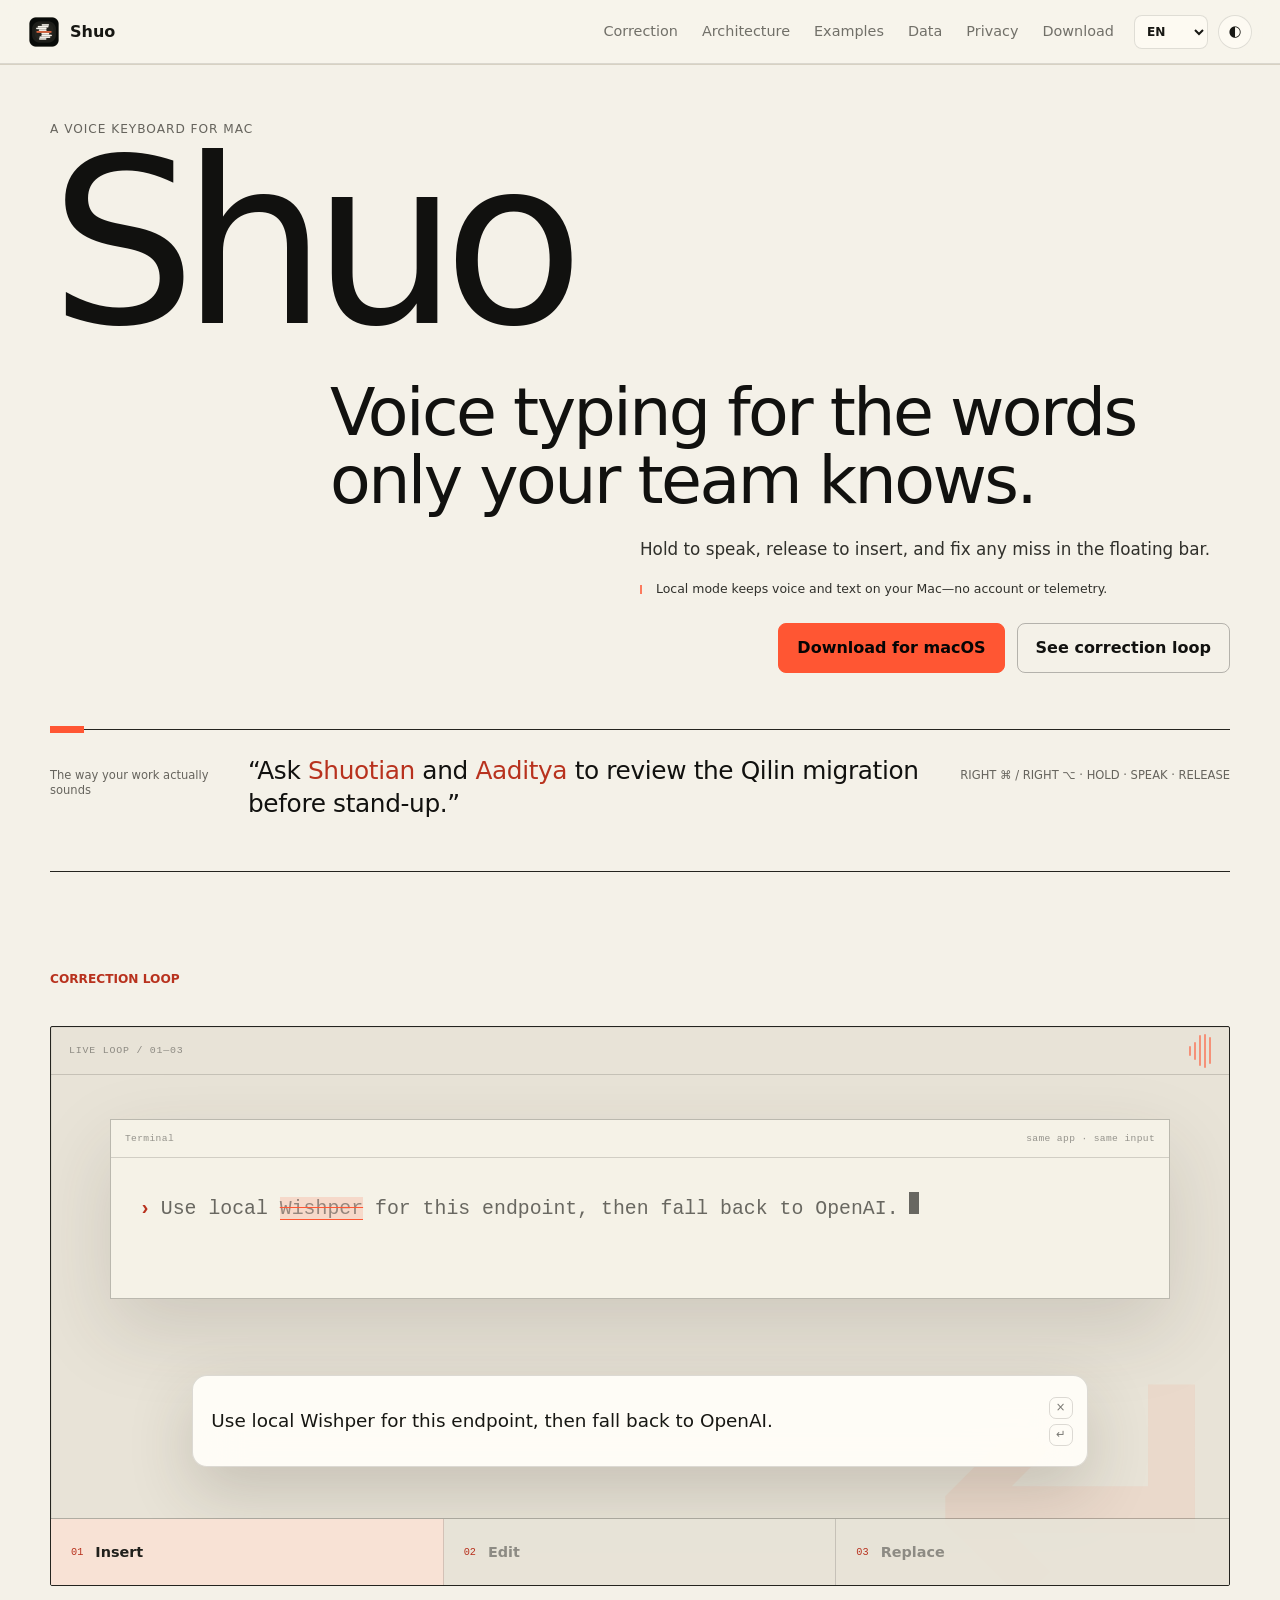
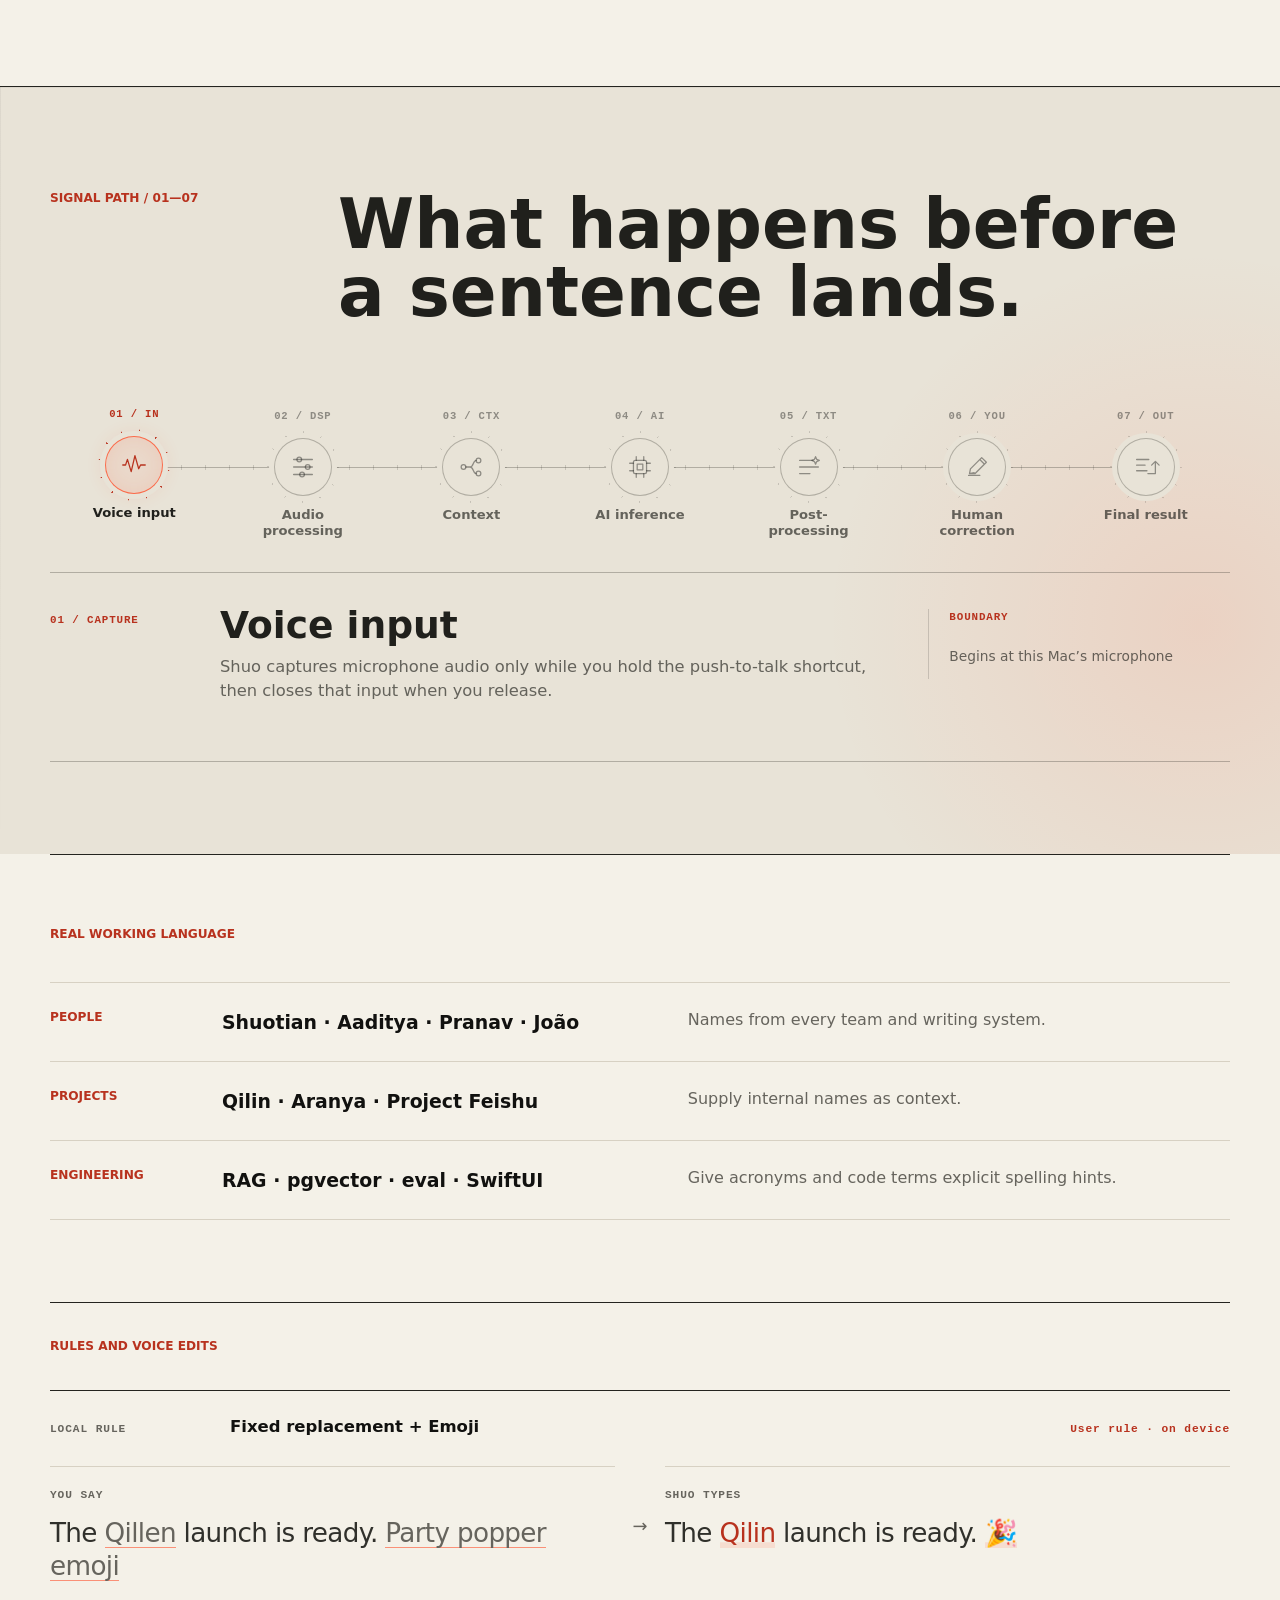
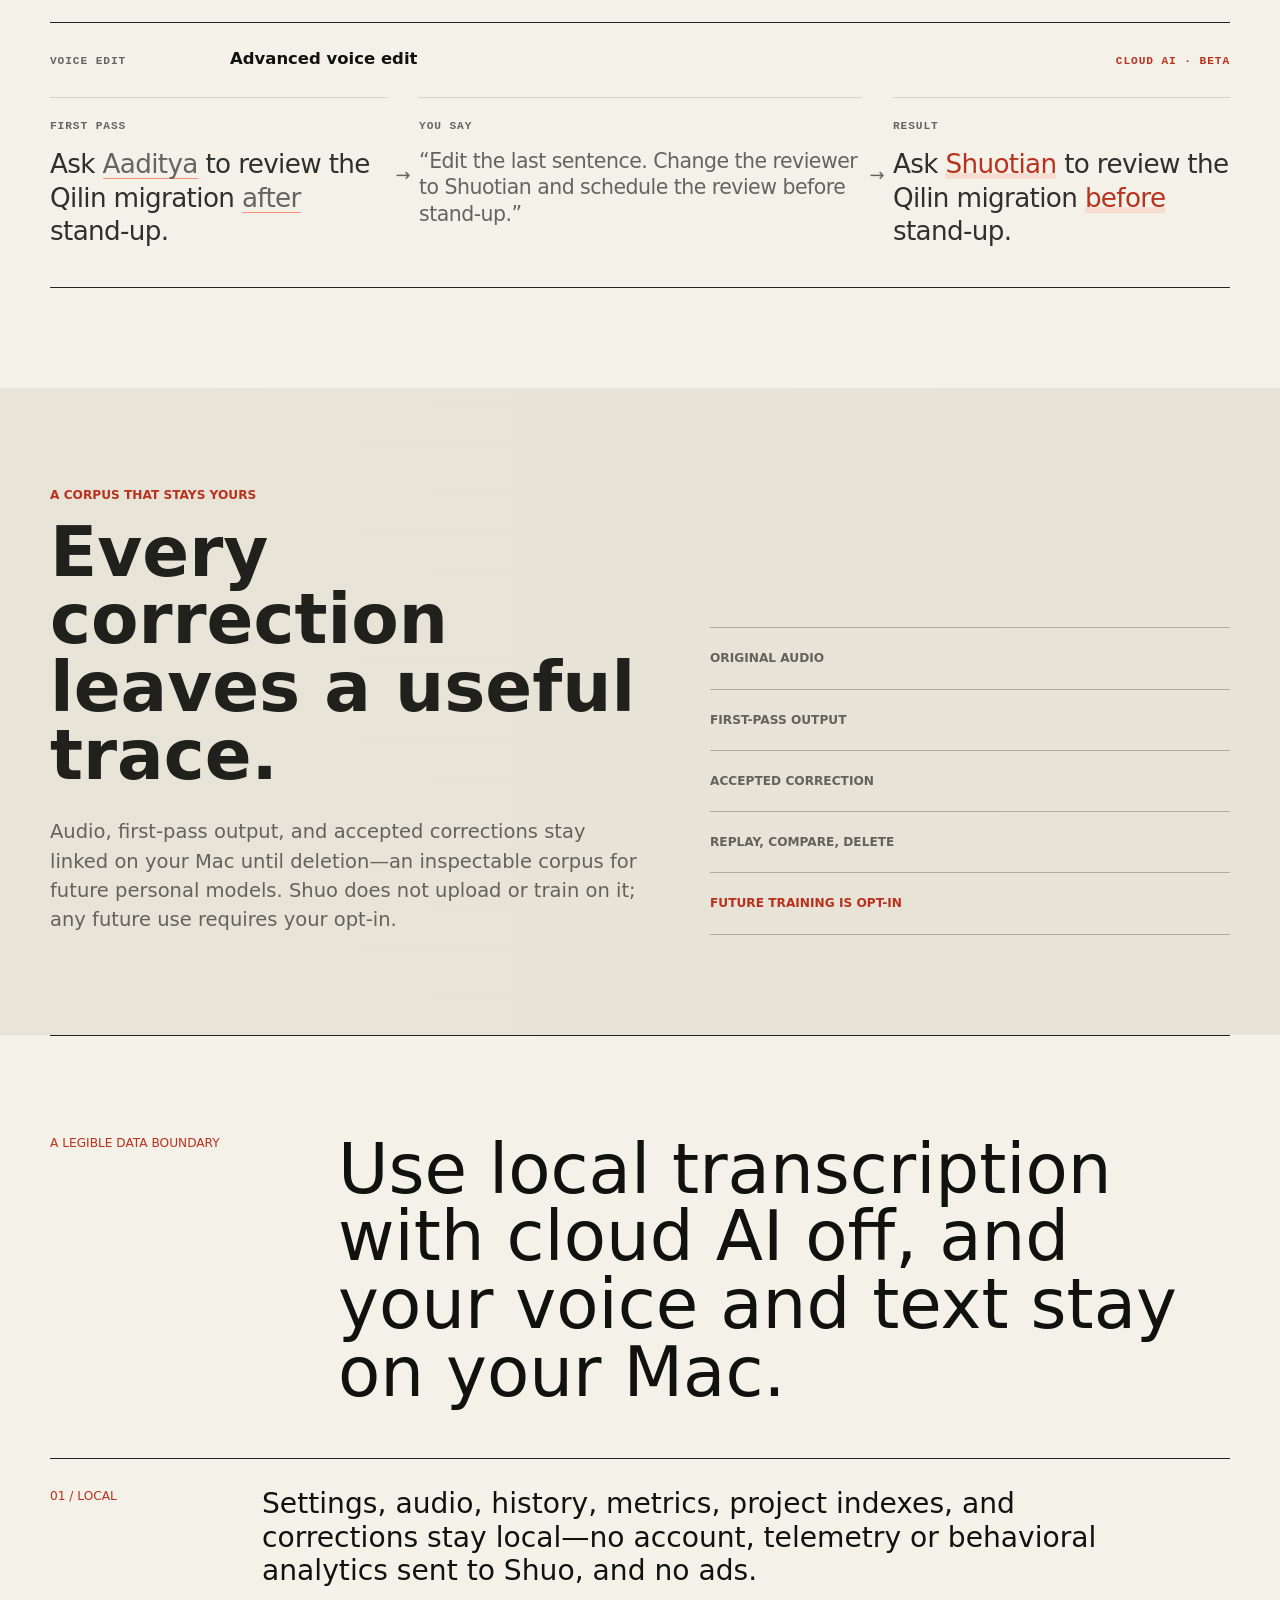
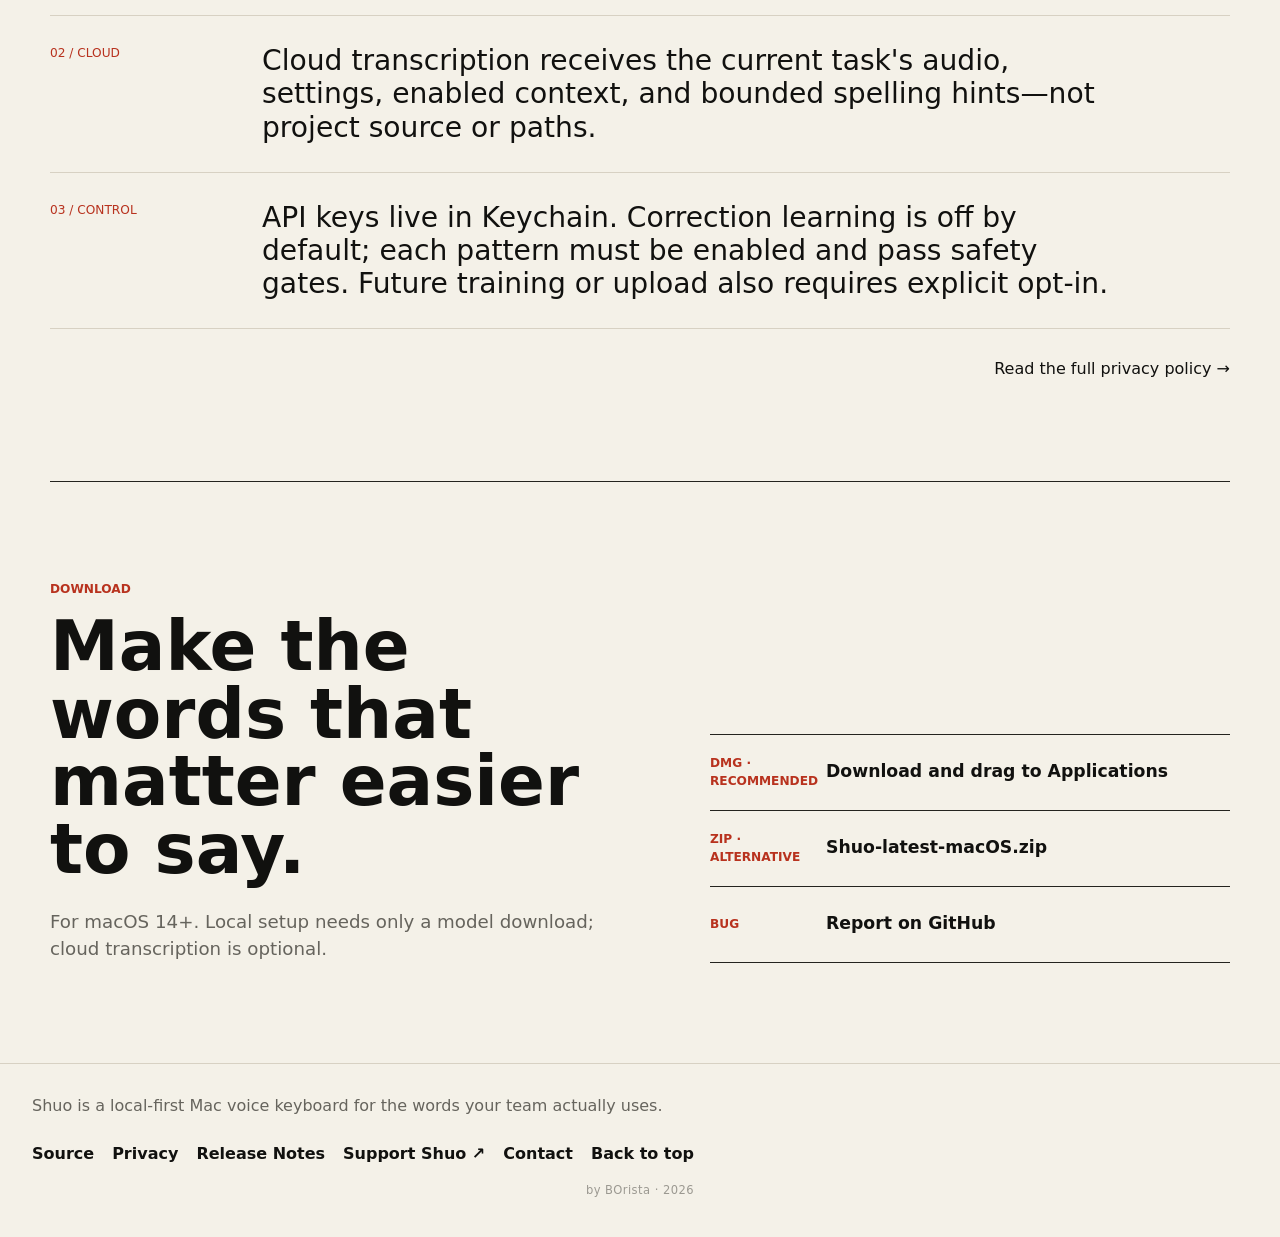
==== web/index.html @ a1875302 "Initial public source release" ====
<!DOCTYPE html>
<html lang="en" data-language="en" data-page-name="home">
  <head>
    <meta charset="utf-8">
    <meta name="viewport" content="width=device-width, initial-scale=1">
    <meta name="description" content="A local-first Mac voice keyboard for team names, project jargon, and global work, with an editable correction bar and local voice history.">
    <meta name="robots" content="index,follow,max-image-preview:large">
    <meta name="theme-color" content="#050505">
    <link rel="canonical" href="https://stcheng.github.io/shuo/">
    <link rel="alternate" hreflang="en" href="https://stcheng.github.io/shuo/en/">
    <link rel="alternate" hreflang="zh-Hans" href="https://stcheng.github.io/shuo/zh-hans/">
    <link rel="alternate" hreflang="zh-Hant" href="https://stcheng.github.io/shuo/zh-hant/">
    <link rel="alternate" hreflang="ja" href="https://stcheng.github.io/shuo/ja/">
    <link rel="alternate" hreflang="x-default" href="https://stcheng.github.io/shuo/">
    <meta property="og:type" content="website">
    <meta property="og:site_name" content="Shuo">
    <meta property="og:locale" content="en_US">
    <meta property="og:locale:alternate" content="zh_CN">
    <meta property="og:locale:alternate" content="zh_TW">
    <meta property="og:locale:alternate" content="ja_JP">
    <meta property="og:title" content="Shuo — Voice typing for team names, project jargon, and global work">
    <meta property="og:description" content="A local-first Mac voice keyboard for team names, project jargon, and global work, with an editable correction bar and local voice history.">
    <meta property="og:url" content="https://stcheng.github.io/shuo/">
    <meta property="og:image" content="https://stcheng.github.io/shuo/assets/shuo-icon.png">
    <meta property="og:image:width" content="512">
    <meta property="og:image:height" content="512">
    <meta property="og:image:alt" content="Shuo app icon">
    <meta name="twitter:card" content="summary">
    <meta name="twitter:title" content="Shuo — Voice typing for team names, project jargon, and global work">
    <meta name="twitter:description" content="A local-first Mac voice keyboard for team names, project jargon, and global work, with an editable correction bar and local voice history.">
    <meta name="twitter:image" content="https://stcheng.github.io/shuo/assets/shuo-icon.png">
    <title>Shuo — Voice typing for team names, project jargon, and global work</title>
    <script type="application/ld+json">{"@context":"https://schema.org","@type":"SoftwareApplication","name":"Shuo","description":"A local-first Mac voice keyboard for team names, project jargon, and global work, with an editable correction bar and local voice history.","url":"https://stcheng.github.io/shuo/","applicationCategory":"UtilitiesApplication","operatingSystem":"macOS 14 or later","downloadUrl":"https://github.com/stcheng/shuo/releases/latest/download/Shuo-latest-macOS.dmg","inLanguage":["en","zh-Hans","zh-Hant","ja"],"image":"https://stcheng.github.io/shuo/assets/shuo-icon.png"}</script>
    <script defer src="https://cloud.umami.is/script.js" data-website-id="bcb36453-df04-4498-aa66-6ae00ed1094f" data-domains="stcheng.github.io" data-exclude-search="true" data-exclude-hash="true" data-do-not-track="true"></script>
    <script>
      (() => {
        const root = document.documentElement;
        const parameters = new URLSearchParams(window.location.search);
        const normalizeLanguage = (value) => {
          const language = String(value || "").replaceAll("_", "-").toLowerCase();
          if (language === "en" || language.startsWith("en-")) return "en";
          if (language === "ja" || language.startsWith("ja-")) return "ja";
          if (!language.startsWith("zh")) return null;
          return ["hant", "tw", "hk", "mo"].some((part) => language.split("-").includes(part))
            ? "zh-Hant"
            : "zh-Hans";
        };
        let storedLanguage;
        let storedTheme;
        try {
          storedLanguage = window.localStorage.getItem("shuo-site-language");
          storedTheme = window.localStorage.getItem("shuo-site-theme");
        } catch {
          // The page still follows URL, browser, and system preferences.
        }
        const browserLanguages = navigator.languages?.length
          ? navigator.languages
          : [navigator.language];
        const language =
          normalizeLanguage(root.dataset.pageLanguage) ||
          normalizeLanguage(parameters.get("lang")) ||
          normalizeLanguage(storedLanguage) ||
          browserLanguages.map(normalizeLanguage).find(Boolean) ||
          "en";
        const requestedTheme = parameters.get("theme");
        const themePreference = ["auto", "light", "dark"].includes(requestedTheme)
          ? requestedTheme
          : ["auto", "light", "dark"].includes(storedTheme)
            ? storedTheme
            : "auto";
        root.dataset.visualStyle = "thin";
        root.dataset.language = language;
        root.dataset.themePreference = themePreference;
        root.dataset.theme =
          themePreference === "auto"
            ? window.matchMedia("(prefers-color-scheme: dark)").matches ? "dark" : "light"
            : themePreference;
        root.lang = language;
      })();
    </script>
    <link rel="icon" href="assets/shuo-icon.png">
    <link rel="apple-touch-icon" href="assets/shuo-icon.png">
    <link rel="manifest" href="site.webmanifest">
    <link rel="stylesheet" href="styles.css?v=20260713-select-color">
  </head>
  <body data-language="en">
    <script>
      document.body.dataset.language = document.documentElement.dataset.language;
    </script>
    <header class="site-header">
      <a class="brand" href="#top" aria-label="Shuo 首页" data-aria-label-zh="Shuo 首页" data-aria-label-zh-hant="Shuo 首頁" data-aria-label-ja="說 シュオのホーム" data-aria-label-en="Shuo home">
        <img src="assets/shuo-icon.png" alt="" width="32" height="32">
        <span class="lang lang-en">Shuo</span>
        <span class="lang lang-zh">Shuo <b>说</b></span>
        <span class="lang lang-zh-hant">Shuo <b>說</b></span>
        <span class="lang lang-ja"><b>說 シュオ</b></span>
      </a>
      <div class="header-actions">
        <nav class="site-nav" aria-label="主要导航" data-aria-label-zh="主要导航" data-aria-label-zh-hant="主要導覽" data-aria-label-ja="メインナビゲーション" data-aria-label-en="Main navigation">
          <a href="#correction">
            <span class="lang lang-zh">界面</span>
            <span class="lang lang-zh-hant">修正</span>
            <span class="lang lang-ja">修正</span>
            <span class="lang lang-en">Correction</span>
          </a>
          <a href="#architecture">
            <span class="lang lang-zh">架构</span>
            <span class="lang lang-zh-hant">架構</span>
            <span class="lang lang-ja">仕組み</span>
            <span class="lang lang-en">Architecture</span>
          </a>
          <a href="#examples">
            <span class="lang lang-zh">范例</span>
            <span class="lang lang-zh-hant">範例</span>
            <span class="lang lang-ja">例</span>
            <span class="lang lang-en">Examples</span>
          </a>
          <a href="#memory">
            <span class="lang lang-zh">数据</span>
            <span class="lang lang-zh-hant">資料</span>
            <span class="lang lang-ja">データ</span>
            <span class="lang lang-en">Data</span>
          </a>
          <a href="#privacy">
            <span class="lang lang-zh">隐私</span>
            <span class="lang lang-zh-hant">隱私</span>
            <span class="lang lang-ja">プライバシー</span>
            <span class="lang lang-en">Privacy</span>
          </a>
          <a href="#download">
            <span class="lang lang-zh">下载</span>
            <span class="lang lang-zh-hant">下載</span>
            <span class="lang lang-ja">ダウンロード</span>
            <span class="lang lang-en">Download</span>
          </a>
        </nav>
        <a class="header-download" href="https://github.com/stcheng/shuo/releases/latest/download/Shuo-latest-macOS.dmg" data-umami-event="download-dmg">
          <span class="lang lang-zh">下载</span>
          <span class="lang lang-zh-hant">下載</span>
          <span class="lang lang-ja">入手</span>
          <span class="lang lang-en">Get</span>
        </a>
        <label class="language-select">
          <span class="visually-hidden">Language</span>
          <select data-language-select aria-label="Language">
            <option value="en">EN</option>
            <option value="zh-Hans">简</option>
            <option value="zh-Hant">繁</option>
            <option value="ja">日本語</option>
          </select>
        </label>
        <button class="theme-toggle" type="button" data-theme-toggle aria-label="Appearance: automatic" title="Appearance">
          <span aria-hidden="true">◐</span>
        </button>
      </div>
    </header>

    <main id="top">
      <section class="hero" aria-labelledby="hero-title">
        <div class="hero-copy reveal">
          <p class="eyebrow">
            <span class="lang lang-zh">Mac 语音键盘</span>
            <span class="lang lang-zh-hant">為真實工作語言而做的 Mac 語音鍵盤</span>
            <span class="lang lang-ja">仕事の言葉に強い、Mac 音声入力</span>
            <span class="lang lang-en">A voice keyboard for Mac</span>
          </p>
          <h1 class="hero-title" id="hero-title">
            <span class="lang lang-en">Shuo</span>
            <span class="lang lang-zh">Shuo <small>说</small></span>
            <span class="lang lang-zh-hant">Shuo <small>說</small></span>
            <span class="lang lang-ja hero-title-ja"><b>說</b><small>シュオ</small></span>
          </h1>
          <p class="hero-statement">
            <span class="lang lang-zh">中文想法，<em>English terms，</em><br>　　一口气<del>说</del> Shuo 完。</span>
            <span class="lang lang-zh-hant">中文思考，<em>English terms，</em><br>一口氣說完。</span>
            <span class="lang lang-ja">日本語の文脈も、<em>English terms も、</em><br>ひと息で。</span>
            <span class="lang lang-en">Voice typing for the words<br>only your team knows.</span>
          </p>
          <p class="hero-note">
            <span class="lang lang-zh">按住。说话。松开。听错了，即刻改好。</span>
            <span class="lang lang-zh-hant">按住說，放開寫入。聽錯了，就在懸浮列改好。</span>
            <span class="lang lang-ja">キーを押して話し、離せば入力。聞き違いはフローティングバーで直せます。</span>
            <span class="lang lang-en">Hold to speak, release to insert, and fix any miss in the floating bar.</span>
          </p>
          <p class="hero-proof">
            <span class="lang lang-zh">No 账号登录，No 信息收集，No 广告。<br>本地模式：语音与文字只留在这台 Mac。</span>
            <span class="lang lang-zh-hant">本機模式：語音與文字留在這台 Mac。無需帳號，不傳送遙測。</span>
            <span class="lang lang-ja">ローカルモードなら、音声もテキストもこの Mac の中に。アカウント不要で、テレメトリも送信しません。</span>
            <span class="lang lang-en">Local mode keeps voice and text on your Mac—no account or telemetry.</span>
          </p>
          <div class="hero-actions">
            <a class="button primary" href="https://github.com/stcheng/shuo/releases/latest/download/Shuo-latest-macOS.dmg" data-umami-event="download-dmg">
              <span class="lang lang-zh">下载 macOS 版</span>
              <span class="lang lang-zh-hant">下載 macOS 版</span>
              <span class="lang lang-ja">macOS 版をダウンロード</span>
              <span class="lang lang-en">Download for macOS</span>
            </a>
            <a class="button secondary" href="#correction">
              <span class="lang lang-zh">看看这是啥</span>
              <span class="lang lang-zh-hant">看看如何修正</span>
              <span class="lang lang-ja">修正の流れを見る</span>
              <span class="lang lang-en">See correction loop</span>
            </a>
          </div>
        </div>

        <div class="hero-utterance reveal">
          <p class="hero-utterance-label">
            <span class="lang lang-zh">一句话，就按你说的样子</span>
            <span class="lang lang-zh-hant">一句話，就是你工作的樣子</span>
            <span class="lang lang-ja">いつもの仕事の言葉、そのままに</span>
            <span class="lang lang-en">The way your work actually sounds</span>
          </p>
          <blockquote>
            <span class="lang lang-zh">“把这个 <strong>API</strong> deploy 到 <strong>staging</strong>，然后开一个 <strong>PR</strong>。”</span>
            <span class="lang lang-zh-hant">「把這個 <strong>API</strong> deploy 到 <strong>staging</strong>，test 跑完再開 <strong>PR</strong>。」</span>
            <span class="lang lang-ja">「この <strong>endpoint</strong> は local Whisper で動かして、失敗したら OpenAI に <strong>fallback</strong> して。」</span>
            <span class="lang lang-en">“Ask <strong>Shuotian</strong> and <strong>Aaditya</strong> to review the Qilin migration before stand-up.”</span>
          </blockquote>
          <p class="hero-utterance-meta">
            <span class="lang lang-zh">右 ⌘ / 右 ⌥ · 按住 · 说话 · 松开</span>
            <span class="lang lang-zh-hant">右 ⌘ / 右 ⌥ · 按住 · 說話 · 放開</span>
            <span class="lang lang-ja">右 ⌘ / 右 ⌥ · 押す · 話す · 離す</span>
            <span class="lang lang-en">Right ⌘ / Right ⌥ · hold · speak · release</span>
          </p>
        </div>
      </section>

      <section class="correction-section" id="correction" aria-labelledby="correction-title">
        <div class="correction-copy reveal">
          <h2 class="eyebrow" id="correction-title">
            <span class="lang lang-zh">直接录入，即刻显示。<br>随心修改，同步学习。</span>
            <span class="lang lang-zh-hant">改完，放回原處</span>
            <span class="lang lang-ja">直して、元の場所へ</span>
            <span class="lang lang-en">Correction loop</span>
          </h2>
        </div>

        <div class="correction-demo reveal" data-correction-demo data-state="insert">
          <div class="correction-demo-head">
            <span>LIVE LOOP / 01—03</span>
            <div class="correction-demo-activity" aria-hidden="true"><i></i><i></i><i></i><i></i><i></i></div>
          </div>

          <div class="correction-target">
            <div class="correction-target-bar">
              <span>Terminal</span>
              <span>
                <span class="lang lang-zh">任意 App · 随心输入</span>
                <span class="lang lang-zh-hant">同一 App · 同一輸入</span>
                <span class="lang lang-ja">同じアプリ · 同じ入力</span>
                <span class="lang lang-en">same app · same input</span>
              </span>
            </div>
            <p>
              <b>›</b>
              <span class="correction-line-animation" data-correction-animation-line aria-hidden="true"></span>
              <span class="correction-line-state" data-demo-state="insert edit">
                <span class="lang lang-zh">这个 endpoint 先用 local <mark>Wishper</mark>，失败再 fallback 到 Cloud AI。</span>
                <span class="lang lang-zh-hant">這個 endpoint 先用 local <mark>Wishper</mark>，失敗再 fallback 到 OpenAI。</span>
                <span class="lang lang-ja">この endpoint は local <mark>Wishper</mark> で、失敗したら OpenAI に fallback して。</span>
                <span class="lang lang-en">Use local <mark>Wishper</mark> for this endpoint, then fall back to OpenAI.</span>
              </span>
              <span class="correction-line-state" data-demo-state="replace">
                <span class="lang lang-zh">这个 endpoint 先用 local <ins>Whisper</ins>，失败再 fallback 到 Cloud AI。</span>
                <span class="lang lang-zh-hant">這個 endpoint 先用 local <ins>Whisper</ins>，失敗再 fallback 到 OpenAI。</span>
                <span class="lang lang-ja">この endpoint は local <ins>Whisper</ins> で、失敗したら OpenAI に fallback して。</span>
                <span class="lang lang-en">Use local <ins>Whisper</ins> for this endpoint, then fall back to OpenAI.</span>
              </span>
              <i class="correction-cursor" aria-hidden="true"></i>
            </p>
          </div>

          <div class="correction-float">
            <div class="correction-float-state correction-float-state-insert" data-demo-state="insert">
              <p>
                <span class="lang lang-zh">这个 endpoint 先用 local Wishper，失败再 fallback 到 Cloud AI。</span>
                <span class="lang lang-zh-hant">這個 endpoint 先用 local Wishper，失敗再 fallback 到 OpenAI。</span>
                <span class="lang lang-ja">この endpoint は local Wishper で、失敗したら OpenAI に fallback して。</span>
                <span class="lang lang-en">Use local Wishper for this endpoint, then fall back to OpenAI.</span>
              </p>
            </div>
            <div class="correction-float-state correction-float-state-edit" data-demo-state="edit">
              <p>
                <span class="lang lang-zh">这个 endpoint 先用 local <strong>Whisper</strong>，失败再 fallback 到 Cloud AI。</span>
                <span class="lang lang-zh-hant">這個 endpoint 先用 local <strong>Whisper</strong>，失敗再 fallback 到 OpenAI。</span>
                <span class="lang lang-ja">この endpoint は local <strong>Whisper</strong> で、失敗したら OpenAI に fallback して。</span>
                <span class="lang lang-en">Use local <strong>Whisper</strong> for this endpoint, then fall back to OpenAI.</span>
              </p>
            </div>
            <div class="correction-float-state correction-float-state-replace" data-demo-state="replace">
              <p>
                <span class="lang lang-zh">已放回原处</span>
                <span class="lang lang-zh-hant">已放回原處</span>
                <span class="lang lang-ja">元の場所へ戻しました</span>
                <span class="lang lang-en">Put back in place</span>
              </p>
            </div>
            <div class="correction-float-actions" aria-hidden="true"><span>×</span><span>↵</span></div>
          </div>

          <div class="correction-steps" role="group" aria-label="纠正演示步骤" data-aria-label-zh="纠正演示步骤" data-aria-label-zh-hant="修正示範步驟" data-aria-label-ja="修正デモの手順" data-aria-label-en="Correction demo steps">
            <button type="button" data-correction-step="insert" aria-pressed="true">
              <span>01</span>
              <strong class="lang lang-zh">上屏</strong><strong class="lang lang-zh-hant">寫入</strong><strong class="lang lang-ja">入力</strong><strong class="lang lang-en">Insert</strong>
            </button>
            <button type="button" data-correction-step="edit" aria-pressed="false">
              <span>02</span>
              <strong class="lang lang-zh">修改</strong><strong class="lang lang-zh-hant">修改</strong><strong class="lang lang-ja">修正</strong><strong class="lang lang-en">Edit</strong>
            </button>
            <button type="button" data-correction-step="replace" aria-pressed="false">
              <span>03</span>
              <strong class="lang lang-zh">放回</strong><strong class="lang lang-zh-hant">放回</strong><strong class="lang lang-ja">戻す</strong><strong class="lang lang-en">Replace</strong>
            </button>
          </div>
        </div>

      </section>

      <section class="architecture-section" id="architecture" aria-labelledby="architecture-title">
        <div class="architecture-inner">
          <div class="architecture-intro reveal">
            <div>
              <p class="eyebrow">Signal path / 01—07</p>
            </div>
            <div>
              <h2 id="architecture-title">
                <span class="lang lang-zh">一段声音，都经历了什么</span>
                <span class="lang lang-zh-hant">一句話，在寫入之前經過什麼。</span>
                <span class="lang lang-ja">ひとつの発話が入力されるまで。</span>
                <span class="lang lang-en">What happens before a sentence lands.</span>
              </h2>
            </div>
          </div>

          <div class="architecture-console reveal" data-architecture>
            <div class="architecture-path-shell" tabindex="0" aria-label="可横向滚动的信号路径" data-aria-label-zh="可横向滚动的信号路径" data-aria-label-zh-hant="可橫向捲動的訊號路徑" data-aria-label-ja="横方向にスクロールできる信号経路" data-aria-label-en="Scrollable signal path">
              <ol class="architecture-path" aria-label="Shuo 信号路径" data-aria-label-zh="Shuo 信号路径" data-aria-label-zh-hant="Shuo 訊號路徑" data-aria-label-ja="說 シュオの信号経路" data-aria-label-en="Shuo signal path">
                <li class="architecture-rail" aria-hidden="true">
                  <span class="architecture-rail-progress"></span>
                </li>
                <li class="architecture-node is-active">
                  <button type="button" data-architecture-stage="voice-input" aria-controls="architecture-detail-voice-input" aria-expanded="true">
                    <span class="architecture-node-code">01 / IN</span>
                    <span class="architecture-glyph" aria-hidden="true">
                      <svg viewBox="0 0 32 32">
                        <path d="M4 16h3l2-6 4 13 4-17 4 14 2-4h5"></path>
                      </svg>
                    </span>
                    <span class="architecture-node-title">
                      <span class="lang lang-zh">语音输入</span>
                      <span class="lang lang-zh-hant">語音輸入</span>
                      <span class="lang lang-ja">音声入力</span>
                      <span class="lang lang-en">Voice input</span>
                    </span>
                  </button>
                </li>
                <li class="architecture-node">
                  <button type="button" data-architecture-stage="audio-processing" aria-controls="architecture-detail-audio-processing" aria-expanded="false">
                    <span class="architecture-node-code">02 / DSP</span>
                    <span class="architecture-glyph" aria-hidden="true">
                      <svg viewBox="0 0 32 32">
                        <path d="M6 8h20M6 16h20M6 24h20"></path>
                        <circle cx="12" cy="8" r="2.5"></circle>
                        <circle cx="21" cy="16" r="2.5"></circle>
                        <circle cx="15" cy="24" r="2.5"></circle>
                      </svg>
                    </span>
                    <span class="architecture-node-title">
                      <span class="lang lang-zh">声音处理</span>
                      <span class="lang lang-zh-hant">聲音處理</span>
                      <span class="lang lang-ja">音声処理</span>
                      <span class="lang lang-en">Audio processing</span>
                    </span>
                  </button>
                </li>
                <li class="architecture-node">
                  <button type="button" data-architecture-stage="context" aria-controls="architecture-detail-context" aria-expanded="false">
                    <span class="architecture-node-code">03 / CTX</span>
                    <span class="architecture-glyph" aria-hidden="true">
                      <svg viewBox="0 0 32 32">
                        <circle cx="8" cy="16" r="2.5"></circle>
                        <circle cx="24" cy="9" r="2.5"></circle>
                        <circle cx="24" cy="23" r="2.5"></circle>
                        <path d="M10.5 16h4.5c4 0 3-7 6.5-7M15 16c4 0 3 7 6.5 7"></path>
                      </svg>
                    </span>
                    <span class="architecture-node-title">
                      <span class="lang lang-zh">上下文</span>
                      <span class="lang lang-zh-hant">上下文</span>
                      <span class="lang lang-ja">コンテキスト</span>
                      <span class="lang lang-en">Context</span>
                    </span>
                  </button>
                </li>
                <li class="architecture-node">
                  <button type="button" data-architecture-stage="inference" aria-controls="architecture-detail-inference" aria-expanded="false">
                    <span class="architecture-node-code">04 / AI</span>
                    <span class="architecture-glyph" aria-hidden="true">
                      <svg viewBox="0 0 32 32">
                        <rect x="9" y="9" width="14" height="14" rx="2"></rect>
                        <path d="M13 13h6v6h-6zM12 5v4M20 5v4M12 23v4M20 23v4M5 12h4M23 12h4M5 20h4M23 20h4"></path>
                      </svg>
                    </span>
                    <span class="architecture-node-title">
                      <span class="lang lang-zh">AI 推理</span>
                      <span class="lang lang-zh-hant">AI 推論</span>
                      <span class="lang lang-ja">AI 推論</span>
                      <span class="lang lang-en">AI inference</span>
                    </span>
                  </button>
                </li>
                <li class="architecture-node">
                  <button type="button" data-architecture-stage="post-processing" aria-controls="architecture-detail-post-processing" aria-expanded="false">
                    <span class="architecture-node-code">05 / TXT</span>
                    <span class="architecture-glyph" aria-hidden="true">
                      <svg viewBox="0 0 32 32">
                        <path d="M6 9h14M6 16h20M6 23h11"></path>
                        <path d="m23 5 1.2 2.8L27 9l-2.8 1.2L23 13l-1.2-2.8L19 9l2.8-1.2z"></path>
                      </svg>
                    </span>
                    <span class="architecture-node-title">
                      <span class="lang lang-zh">后处理</span>
                      <span class="lang lang-zh-hant">後處理</span>
                      <span class="lang lang-ja">後処理</span>
                      <span class="lang lang-en">Post-processing</span>
                    </span>
                  </button>
                </li>
                <li class="architecture-node">
                  <button type="button" data-architecture-stage="correction" aria-controls="architecture-detail-correction" aria-expanded="false">
                    <span class="architecture-node-code">06 / YOU</span>
                    <span class="architecture-glyph" aria-hidden="true">
                      <svg viewBox="0 0 32 32">
                        <path d="m8 23 1-5L21 6l5 5-12 12zM19 8l5 5M8 23l5-1"></path>
                        <path d="M19 25H7"></path>
                      </svg>
                    </span>
                    <span class="architecture-node-title">
                      <span class="lang lang-zh">人工纠正</span>
                      <span class="lang lang-zh-hant">人工修正</span>
                      <span class="lang lang-ja">手動修正</span>
                      <span class="lang lang-en">Human correction</span>
                    </span>
                  </button>
                </li>
                <li class="architecture-node">
                  <button type="button" data-architecture-stage="result" aria-controls="architecture-detail-result" aria-expanded="false">
                    <span class="architecture-node-code">07 / OUT</span>
                    <span class="architecture-glyph" aria-hidden="true">
                      <svg viewBox="0 0 32 32">
                        <path d="M6 8h13M6 14h9M6 20h11"></path>
                        <path d="M18 23h8V10M22 14l4-4 4 4"></path>
                      </svg>
                    </span>
                    <span class="architecture-node-title">
                      <span class="lang lang-zh">最终结果</span>
                      <span class="lang lang-zh-hant">最終結果</span>
                      <span class="lang lang-ja">最終結果</span>
                      <span class="lang lang-en">Final result</span>
                    </span>
                  </button>
                </li>
              </ol>
            </div>

            <div class="architecture-inspector" aria-live="polite">
              <article class="architecture-detail" id="architecture-detail-voice-input" aria-labelledby="architecture-detail-title-voice-input">
                <p class="architecture-detail-index">01 / CAPTURE</p>
                <div>
                  <h3 id="architecture-detail-title-voice-input">
                    <span class="lang lang-zh">语音输入</span>
                    <span class="lang lang-zh-hant">語音輸入</span>
                    <span class="lang lang-ja">音声入力</span>
                    <span class="lang lang-en">Voice input</span>
                  </h3>
                  <p>
                    <span class="lang lang-zh">按住快捷键时，Shuo 开始聆听；松开快捷键，Shuo 堵住耳朵。</span>
                    <span class="lang lang-zh-hant">只有按住快捷鍵時，Shuo 才會擷取麥克風聲音；放開就結束這一段輸入。</span>
                    <span class="lang lang-ja">ショートカットを押している間だけマイク音声を取り込み、離すとその入力を終了します。</span>
                    <span class="lang lang-en">Shuo captures microphone audio only while you hold the push-to-talk shortcut, then closes that input when you release.</span>
                  </p>
                </div>
                <p class="architecture-boundary">
                  <span class="architecture-boundary-label lang lang-zh">边界</span>
                  <span class="architecture-boundary-label lang lang-zh-hant">邊界</span>
                  <span class="architecture-boundary-label lang lang-ja">境界</span>
                  <span class="architecture-boundary-label lang lang-en">Boundary</span>
                  <span class="lang lang-zh">从这台 Mac 的麦克风开始</span>
                  <span class="lang lang-zh-hant">從這台 Mac 的麥克風開始</span>
                  <span class="lang lang-ja">この Mac のマイクから始まる</span>
                  <span class="lang lang-en">Begins at this Mac’s microphone</span>
                </p>
              </article>

              <article class="architecture-detail" id="architecture-detail-audio-processing" aria-labelledby="architecture-detail-title-audio-processing" hidden>
                <p class="architecture-detail-index">02 / PREPARE</p>
                <div>
                  <h3 id="architecture-detail-title-audio-processing">
                    <span class="lang lang-zh">声音处理</span>
                    <span class="lang lang-zh-hant">聲音處理</span>
                    <span class="lang lang-ja">音声処理</span>
                    <span class="lang lang-en">Audio processing</span>
                  </h3>
                  <p>
                    <span class="lang lang-zh">检测人声、适配<strong>轻声输入</strong>；<strong>去除噪音</strong>，整理转写音频。</span>
                    <span class="lang lang-zh-hant">偵測人聲、適應輕聲輸入，並把這段聲音整理成適合轉寫的音訊。</span>
                    <span class="lang lang-ja">発話を検出し、小さな声に適応して、文字起こしに適した音声区間へ整えます。</span>
                    <span class="lang lang-en">Speech detection and quiet-input adaptation prepare a clean audio segment for transcription.</span>
                  </p>
                </div>
                <p class="architecture-boundary">
                  <span class="architecture-boundary-label lang lang-zh">信号</span>
                  <span class="architecture-boundary-label lang lang-zh-hant">訊號</span>
                  <span class="architecture-boundary-label lang lang-ja">信号</span>
                  <span class="architecture-boundary-label lang lang-en">Signal</span>
                  <span class="lang lang-zh">在本机完成音频准备</span>
                  <span class="lang lang-zh-hant">在本機完成音訊準備</span>
                  <span class="lang lang-ja">音声の準備はローカルで完了</span>
                  <span class="lang lang-en">Audio preparation runs locally</span>
                </p>
              </article>

              <article class="architecture-detail" id="architecture-detail-context" aria-labelledby="architecture-detail-title-context" hidden>
                <p class="architecture-detail-index">03 / CONTEXT</p>
                <div>
                  <h3 id="architecture-detail-title-context">
                    <span class="lang lang-zh">上下文</span>
                    <span class="lang lang-zh-hant">上下文</span>
                    <span class="lang lang-ja">コンテキスト</span>
                    <span class="lang lang-en">Context</span>
                  </h3>
                  <p>
                    <span class="lang lang-zh">常用词汇、项目黑话、自定义提示词，共同组合成你的专属转写线索。</span>
                    <span class="lang lang-zh-hant">常用詞、專案詞彙和可重用提示會組成有長度限制的拼寫線索；專案原始檔與路徑不會因此上傳。</span>
                    <span class="lang lang-ja">よく使う語、プロジェクト用語、再利用できるプロンプトを長さを制限した綴りのヒントにまとめます。ソースファイルやパスはアップロードしません。</span>
                    <span class="lang lang-en">Preferred terms, project vocabulary, and reusable prompts become bounded spelling hints; project source files and paths are not uploaded.</span>
                  </p>
                </div>
                <p class="architecture-boundary">
                  <span class="architecture-boundary-label lang lang-zh">上下文</span>
                  <span class="architecture-boundary-label lang lang-zh-hant">上下文</span>
                  <span class="architecture-boundary-label lang lang-ja">文脈</span>
                  <span class="architecture-boundary-label lang lang-en">Context</span>
                  <span class="lang lang-zh">只准备当前需要的线索</span>
                  <span class="lang lang-zh-hant">只準備目前需要的線索</span>
                  <span class="lang lang-ja">今必要なヒントだけを準備</span>
                  <span class="lang lang-en">Only relevant hints are prepared</span>
                </p>
              </article>

              <article class="architecture-detail" id="architecture-detail-inference" aria-labelledby="architecture-detail-title-inference" hidden>
                <p class="architecture-detail-index">04 / TRANSCRIBE</p>
                <div>
                  <h3 id="architecture-detail-title-inference">
                    <span class="lang lang-zh">AI 推理</span>
                    <span class="lang lang-zh-hant">AI 推論</span>
                    <span class="lang lang-ja">AI 推論</span>
                    <span class="lang lang-en">AI inference</span>
                  </h3>
                  <p>
                    <span class="lang lang-zh">你选定的本地模型，抑或云端模型，把处理后的音频变成初始输出。</span>
                    <span class="lang lang-zh-hant">你選擇的本機或雲端語音模型，把處理後的音訊轉成初始輸出。只有雲端模式才會傳送本次音訊與有限提示。</span>
                    <span class="lang lang-ja">選択したローカルまたはクラウドの音声モデルが、処理済み音声を初回の文字起こしへ変換します。音声と限定されたヒントを送るのはクラウドモードだけです。</span>
                    <span class="lang lang-en">Your selected local or cloud speech model turns the prepared audio into an initial output. Only cloud mode sends this audio and its bounded hints.</span>
                  </p>
                </div>
                <p class="architecture-boundary">
                  <span class="architecture-boundary-label lang lang-zh">模型</span>
                  <span class="architecture-boundary-label lang lang-zh-hant">模型</span>
                  <span class="architecture-boundary-label lang lang-ja">モデル</span>
                  <span class="architecture-boundary-label lang lang-en">Model</span>
                  <span class="lang lang-zh">本地优先，云端可选</span>
                  <span class="lang lang-zh-hant">本機優先，雲端可選</span>
                  <span class="lang lang-ja">ローカル優先、クラウドは任意</span>
                  <span class="lang lang-en">Local-first, cloud optional</span>
                </p>
              </article>

              <article class="architecture-detail" id="architecture-detail-post-processing" aria-labelledby="architecture-detail-title-post-processing" hidden>
                <p class="architecture-detail-index">05 / REFINE</p>
                <div>
                  <h3 id="architecture-detail-title-post-processing">
                    <span class="lang lang-zh">后处理</span>
                    <span class="lang lang-zh-hant">後處理</span>
                    <span class="lang lang-ja">後処理</span>
                    <span class="lang lang-en">Post-processing</span>
                  </h3>
                  <p>
                    <span class="lang lang-zh">执行你开启的任意步骤：文本润色、字词替换，Emoji 支持、标点与格式修订，随心所欲。</span>
                    <span class="lang lang-zh-hant">只執行你已開啟的步驟：文字整理、字形、Emoji、替換，以及可選的 AI 潤飾。</span>
                    <span class="lang lang-ja">有効にした処理だけを実行します。テキスト整理、字形、Emoji、置換、任意の AI リライトです。</span>
                    <span class="lang lang-en">Only enabled steps run: text cleanup, script conversion, emoji, replacements, and optional AI retouching.</span>
                  </p>
                </div>
                <p class="architecture-boundary">
                  <span class="architecture-boundary-label lang lang-zh">控制</span>
                  <span class="architecture-boundary-label lang lang-zh-hant">控制</span>
                  <span class="architecture-boundary-label lang lang-ja">制御</span>
                  <span class="architecture-boundary-label lang lang-en">Control</span>
                  <span class="lang lang-zh">AI 润色启用时，只发送当前文字与所需提示</span>
                  <span class="lang lang-zh-hant">啟用 AI 潤飾時，只傳送目前文字與所需提示</span>
                  <span class="lang lang-ja">AI リライト時は現在のテキストと必要な指示だけを送信</span>
                  <span class="lang lang-en">AI retouch sends only the current text and required prompt</span>
                </p>
              </article>

              <article class="architecture-detail" id="architecture-detail-correction" aria-labelledby="architecture-detail-title-correction" hidden>
                <p class="architecture-detail-index">06 / REVIEW</p>
                <div>
                  <h3 id="architecture-detail-title-correction">
                    <span class="lang lang-zh">人工纠正</span>
                    <span class="lang lang-zh-hant">人工修正</span>
                    <span class="lang lang-ja">手動修正</span>
                    <span class="lang lang-en">Human correction</span>
                  </h3>
                  <p>
                    <span class="lang lang-zh">悬浮栏修改，原 App 呈现，修改记录成为学习材料。语音指令，方便快捷；AI 增强，魔力无限。</span>
                    <span class="lang lang-zh-hant">在懸浮列修改，並安全替換回原 App。</span>
                    <span class="lang lang-ja">フローティングバーで修正し、元のアプリへ安全に戻します。</span>
                    <span class="lang lang-en">Revise in the floating bar and safely return the text to the original app.</span>
                  </p>
                </div>
                <p class="architecture-boundary">
                  <span class="architecture-boundary-label lang lang-zh">人工闭环</span>
                  <span class="architecture-boundary-label lang lang-zh-hant">人工閉環</span>
                  <span class="architecture-boundary-label lang lang-ja">人の確認</span>
                  <span class="architecture-boundary-label lang lang-en">Human loop</span>
                  <span class="lang lang-zh">最终决定仍然在你手里</span>
                  <span class="lang lang-zh-hant">最終決定仍然在你手裡</span>
                  <span class="lang lang-ja">最後に決めるのはあなた</span>
                  <span class="lang lang-en">You keep the final say</span>
                </p>
              </article>

              <article class="architecture-detail" id="architecture-detail-result" aria-labelledby="architecture-detail-title-result" hidden>
                <p class="architecture-detail-index">07 / COMMIT</p>
                <div>
                  <h3 id="architecture-detail-title-result">
                    <span class="lang lang-zh">最终结果</span>
                    <span class="lang lang-zh-hant">最終結果</span>
                    <span class="lang lang-ja">最終結果</span>
                    <span class="lang lang-en">Final result</span>
                  </h3>
                  <p>
                    <span class="lang lang-zh">你 Shuo 的话，尽在你的掌控。</span>
                    <span class="lang lang-zh-hant">最終文字寫入目標 App；相關錄音與歷史可查看或刪除。</span>
                    <span class="lang lang-ja">確定したテキストは対象アプリへ。関連する音声と履歴は確認・削除できます。</span>
                    <span class="lang lang-en">Confirmed text returns to the target app; linked audio and history remain reviewable or deletable.</span>
                  </p>
                </div>
                <p class="architecture-boundary">
                  <span class="architecture-boundary-label lang lang-zh">结果</span>
                  <span class="architecture-boundary-label lang lang-zh-hant">結果</span>
                  <span class="architecture-boundary-label lang lang-ja">結果</span>
                  <span class="architecture-boundary-label lang lang-en">Result</span>
                  <span class="lang lang-zh">写回当前工作位置</span>
                  <span class="lang lang-zh-hant">寫回目前工作位置</span>
                  <span class="lang lang-ja">作業中の場所へ書き戻す</span>
                  <span class="lang lang-en">Written back where you work</span>
                </p>
              </article>
            </div>

          </div>
        </div>

      </section>

      <section class="scope-section" id="examples" aria-labelledby="scope-title">
        <div class="scope-intro reveal">
          <h2 class="eyebrow" id="scope-title">
            <span class="lang lang-zh">真实的工作语言</span>
            <span class="lang lang-zh-hant">真實的工作語言</span>
            <span class="lang lang-ja">実際の仕事の言葉</span>
            <span class="lang lang-en">Real working language</span>
          </h2>
        </div>
        <div class="scope-table reveal">
          <div>
            <span>
              <span class="lang lang-zh">产品开发</span>
              <span class="lang lang-zh-hant">產品開發</span>
              <span class="lang lang-ja">日本語 + English</span>
              <span class="lang lang-en">People</span>
            </span>
            <strong>
              <span class="lang lang-zh">“把这个 API deploy 到 staging，test 跑完再开 PR。”</span>
              <span class="lang lang-zh-hant">「把這個 API deploy 到 staging，test 跑完再開 PR。」</span>
              <span class="lang lang-ja">「この endpoint は local Whisper で動かして、失敗したら Cloud AI に fallback して。」</span>
              <span class="lang lang-en">Shuotian · Aaditya · Pranav · João</span>
            </strong>
            <p>
              <span class="lang lang-zh">中英文混着说，不必切换模式。</span>
              <span class="lang lang-zh-hant">中英文混著說，不必切換模式。</span>
              <span class="lang lang-ja">日本語の文に英語の製品名やコード用語をそのまま。</span>
              <span class="lang lang-en">Names from every team and writing system.</span>
            </p>
          </div>
          <div>
            <span>
              <span class="lang lang-zh">全球协作</span>
              <span class="lang lang-zh-hant">日英協作</span>
              <span class="lang lang-ja">中国語 + English</span>
              <span class="lang lang-en">Projects</span>
            </span>
            <strong>
              <span class="lang lang-zh">「この endpoint は local Whisper で動かして、失敗したら Cloud AI に fallback して。」</span>
              <span class="lang lang-zh-hant">「この endpoint は local Whisper で動かして、失敗したら Cloud AI に fallback して。」</span>
              <span class="lang lang-ja">「把这个 API deploy 到 staging，test 跑完再开 PR。」</span>
              <span class="lang lang-en">Qilin · Aranya · Project Feishu</span>
            </strong>
            <p>
              <span class="lang lang-zh">日语与英文混合的工作语境也同样支持。</span>
              <span class="lang lang-zh-hant">日語與英文混合的工作情境也同樣支援。</span>
              <span class="lang lang-ja">中国語の文脈でも、英語の技術語を保ちます。</span>
              <span class="lang lang-en">Supply internal names as context.</span>
            </p>
          </div>
          <div>
            <span>
              <span class="lang lang-zh">项目与人名</span>
              <span class="lang lang-zh-hant">專案與人名</span>
              <span class="lang lang-ja">プロジェクトと人名</span>
              <span class="lang lang-en">Engineering</span>
            </span>
            <strong>
              <span class="lang lang-zh">Qilin · pgvector · Aaditya · Xiangyu</span>
              <span class="lang lang-zh-hant">Qilin · pgvector · Aaditya · Xiangyu</span>
              <span class="lang lang-ja">RAG · pgvector · Aaditya · Xiangyu</span>
              <span class="lang lang-en">RAG · pgvector · eval · SwiftUI</span>
            </strong>
            <p>
              <span class="lang lang-zh">项目词、拼音和团队名字由你维护，不必等公共词典认识。</span>
              <span class="lang lang-zh-hant">專案詞、拼音和團隊名字由你維護，不必等公共詞典認識。</span>
              <span class="lang lang-ja">プロジェクト語やチームの名前を、一般辞書任せにしません。</span>
              <span class="lang lang-en">Give acronyms and code terms explicit spelling hints.</span>
            </p>
          </div>
        </div>

        <div class="voice-cases reveal" aria-labelledby="voice-cases-title">
          <div class="voice-cases-intro">
            <h3 class="eyebrow" id="voice-cases-title">
              <span class="lang lang-zh">本地规则，云端增强</span>
              <span class="lang lang-zh-hant">規則與語音修改</span>
              <span class="lang lang-ja">ルールと音声編集</span>
              <span class="lang lang-en">Rules and voice edits</span>
            </h3>
          </div>

          <div class="voice-case-list">
            <article class="voice-case">
              <header class="voice-case-header">
                <span class="voice-case-code">LOCAL RULE</span>
                <strong>
                  <span class="lang lang-zh">固定替换 + Emoji</span>
                  <span class="lang lang-zh-hant">固定替換 + Emoji</span>
                  <span class="lang lang-ja">固定置換 + Emoji</span>
                  <span class="lang lang-en">Fixed replacement + Emoji</span>
                </strong>
                <span class="voice-case-mode">
                  <span class="lang lang-zh">用户规则 · 本机</span>
                  <span class="lang lang-zh-hant">使用者規則 · 本機</span>
                  <span class="lang lang-ja">ユーザールール · ローカル</span>
                  <span class="lang lang-en">User rule · on device</span>
                </span>
              </header>
              <div class="voice-case-flow voice-case-flow-two">
                <div class="voice-case-step">
                  <span>YOU SAY</span>
                  <p>
                    <span class="lang lang-zh">你这个 project 有点<mark>屌</mark>啊 <mark>点赞表情</mark></span>
                    <span class="lang lang-zh-hant">你這個 project 有點<mark>屌</mark>啊 <mark>讚表情</mark></span>
                    <span class="lang lang-ja"><mark>ノーション</mark>で project を公開した <mark>party popper emoji</mark></span>
                    <span class="lang lang-en">The <mark>Qillen</mark> launch is ready. <mark>Party popper emoji</mark></span>
                  </p>
                </div>
                <span class="voice-case-arrow" aria-hidden="true">→</span>
                <div class="voice-case-step voice-case-result">
                  <span>SHUO TYPES</span>
                  <p>
                    <span class="lang lang-zh">你这个 project 有点<ins>叼</ins>啊 <ins>👍</ins></span>
                    <span class="lang lang-zh-hant">你這個 project 有點<ins>叼</ins>啊 <ins>👍</ins></span>
                    <span class="lang lang-ja"><ins>Notion</ins>で project を公開した <ins>🎉</ins></span>
                    <span class="lang lang-en">The <ins>Qilin</ins> launch is ready. <ins>🎉</ins></span>
                  </p>
                </div>
              </div>
            </article>

            <article class="voice-case voice-case-advanced">
              <header class="voice-case-header">
                <span class="voice-case-code">VOICE EDIT</span>
                <strong>
                  <span class="lang lang-zh">高级语音修改</span>
                  <span class="lang lang-zh-hant">進階語音修改</span>
                  <span class="lang lang-ja">高度な音声編集</span>
                  <span class="lang lang-en">Advanced voice edit</span>
                </strong>
                <span class="voice-case-mode">CLOUD AI · BETA</span>
              </header>
              <div class="voice-case-flow voice-case-flow-three">
                <div class="voice-case-step">
                  <span>FIRST PASS</span>
                  <p>
                    <span class="lang lang-zh">我已经累了，你能不能<mark>坐</mark>一下</span>
                    <span class="lang lang-zh-hant">我已經累了，你能不能<mark>坐</mark>一下</span>
                    <span class="lang lang-ja">この API の<mark>使用</mark>を Notion にまとめたので、レビューをお願いします。</span>
                    <span class="lang lang-en">Ask <mark>Aaditya</mark> to review the Qilin migration <mark>after</mark> stand-up.</span>
                  </p>
                </div>
                <span class="voice-case-arrow" aria-hidden="true">→</span>
                <div class="voice-case-step voice-case-command">
                  <span>YOU SAY</span>
                  <p>
                    <span class="lang lang-zh">“修改上一句，坐下来的坐换成做事情的做。”</span>
                    <span class="lang lang-zh-hant">「修改上一句，坐下來的坐換成做事情的做。」</span>
                    <span class="lang lang-ja">「前の文を修正。『使用』は、仕様書の『仕様』に変えて。」</span>
                    <span class="lang lang-en">“Edit the last sentence. Change the reviewer to Shuotian and schedule the review before stand-up.”</span>
                  </p>
                </div>
                <span class="voice-case-arrow" aria-hidden="true">→</span>
                <div class="voice-case-step voice-case-result">
                  <span>RESULT</span>
                  <p>
                    <span class="lang lang-zh">我已经累了，你能不能<ins>做</ins>一下</span>
                    <span class="lang lang-zh-hant">我已經累了，你能不能<ins>做</ins>一下</span>
                    <span class="lang lang-ja">この API の<ins>仕様</ins>を Notion にまとめたので、レビューをお願いします。</span>
                    <span class="lang lang-en">Ask <ins>Shuotian</ins> to review the Qilin migration <ins>before</ins> stand-up.</span>
                  </p>
                </div>
              </div>
            </article>
          </div>
        </div>
      </section>

      <section class="memory-section" id="memory" aria-labelledby="memory-title">
        <div class="memory-copy reveal">
          <p class="eyebrow">
            <span class="lang lang-zh">你的语音资料</span>
            <span class="lang lang-zh-hant">你的語音資料</span>
            <span class="lang lang-ja">あなたの音声データ</span>
            <span class="lang lang-en">A corpus that stays yours</span>
          </p>
          <h2 id="memory-title">
            <span class="lang lang-zh">为未来属于你的模型，留下高质量的数据。</span>
            <span class="lang lang-zh-hant">為未來真正屬於你的模型，先把高品質資料留在手裡。</span>
            <span class="lang lang-ja">将来の<span class="keep-word">パーソナルモデル</span>へ。良質なデータを、まず手元に。</span>
            <span class="lang lang-en">Every correction leaves a useful trace.</span>
          </h2>
          <p>
            <span class="lang lang-zh">原始录音、初始输出和最终修订会同时保存在本机。这些个人语料未来可用于个性化识别或创建你的专属声音模型，给予你无限想象。</span>
            <span class="lang lang-zh-hant">錄音、初始輸出和確認修正會關聯保存在本機，直到你刪除。這些個人語料未來可用於個人化辨識或聲音模型；目前不上傳、不訓練，未來使用也需你明確選擇。</span>
            <span class="lang lang-ja">元の音声、初回結果、確定した修正は、削除するまでこの Mac に関連付けて保存します。将来の個人向け認識・音声モデルに使えますが、現行版はアップロードも学習も行わず、将来の利用にも明示的な選択が必要です。</span>
            <span class="lang lang-en">Audio, first-pass output, and accepted corrections stay linked on your Mac until deletion—an inspectable corpus for future personal models. Shuo does not upload or train on it; any future use requires your opt-in.</span>
          </p>
        </div>
        <div class="memory-lines reveal" aria-label="个人语音资料" data-aria-label-zh="个人语音资料" data-aria-label-zh-hant="個人語音資料" data-aria-label-ja="個人音声データ" data-aria-label-en="Personal voice corpus">
          <span><span class="lang lang-zh">原始录音</span><span class="lang lang-zh-hant">原始錄音</span><span class="lang lang-ja">元の音声</span><span class="lang lang-en">Original audio</span></span>
          <span><span class="lang lang-zh">初始输出</span><span class="lang lang-zh-hant">初始輸出</span><span class="lang lang-ja">初回の文字起こし</span><span class="lang lang-en">First-pass output</span></span>
          <span><span class="lang lang-zh">确认修正</span><span class="lang lang-zh-hant">確認修正</span><span class="lang lang-ja">確定した修正</span><span class="lang lang-en">Accepted correction</span></span>
          <span><span class="lang lang-zh">回放、比较、订正、删除</span><span class="lang lang-zh-hant">可重聽、比較、刪除</span><span class="lang lang-ja">再生・比較・削除</span><span class="lang lang-en">Replay, compare, delete</span></span>
          <span><span class="lang lang-zh">你的数据——无限可能</span><span class="lang lang-zh-hant">未來訓練需主動選擇</span><span class="lang lang-ja">将来の学習は明示的に選択</span><span class="lang lang-en">Future training is opt-in</span></span>
        </div>
      </section>

      <section class="privacy-section" id="privacy" aria-labelledby="privacy-title">
        <div class="section-intro reveal">
          <p class="eyebrow">
            <span class="lang lang-zh">清楚的数据边界</span>
            <span class="lang lang-zh-hant">清楚的資料邊界</span>
            <span class="lang lang-ja">明確なデータ境界</span>
            <span class="lang lang-en">A legible data boundary</span>
          </p>
          <h2 id="privacy-title">
            <span class="lang lang-zh">选择本地模型，数据就不会离开你的 Mac。</span>
            <span class="lang lang-zh-hant">選擇本機轉寫並關閉雲端 AI，語音和文字就不會離開這台 Mac。</span>
            <span class="lang lang-ja">ローカル文字起こしを選び、クラウド AI をオフにすれば、音声もテキストもこの Mac から出ません。</span>
            <span class="lang lang-en">Use local transcription with cloud AI off, and your voice and text stay on your Mac.</span>
          </h2>
        </div>
        <div class="privacy-ledger reveal">
          <div>
            <span>01 / <span class="lang lang-zh">本地</span><span class="lang lang-zh-hant">本機</span><span class="lang lang-ja">ローカル</span><span class="lang lang-en">Local</span></span>
            <p>
              <span class="lang lang-zh">设置、录音、文字、历史、统计，一切都在本机；没有账号登录，没有信息收集，更没有广告。选择本地模型，无需任何网络，一样大胆开麦。</span>
              <span class="lang lang-zh-hant">設定、錄音、歷史、統計、專案索引與修正紀錄都留在本機；無需帳號，不向 Shuo 傳送遙測或行為分析，也沒有廣告。</span>
              <span class="lang lang-ja">設定、音声、履歴、統計、プロジェクト索引、修正記録はローカルに保存。アカウント不要で、說 シュオへテレメトリや行動分析を送らず、広告もありません。</span>
              <span class="lang lang-en">Settings, audio, history, metrics, project indexes, and corrections stay local—no account, telemetry or behavioral analytics sent to Shuo, and no ads.</span>
            </p>
          </div>
          <div>
            <span>02 / <span class="lang lang-zh">云端</span><span class="lang lang-zh-hant">雲端</span><span class="lang lang-ja">クラウド</span><span class="lang lang-en">Cloud</span></span>
            <p>
              <span class="lang lang-zh">选择云端转写，只发送当前任务所需的音频、设置、启用的上下文和有限拼写提示给云端转写服务商。Shuo 听不到，看不到，碰不到。</span>
              <span class="lang lang-zh-hant">選擇雲端轉寫時，只傳送目前任務所需的音訊、設定、已啟用的上下文與有限拼寫提示；專案原始檔與路徑不上傳。</span>
              <span class="lang lang-ja">クラウド文字起こしを選ぶと、現在の処理に必要な音声、設定、有効なコンテキスト、限定された綴りのヒントだけを送信します。ソースファイルとパスは送りません。</span>
              <span class="lang lang-en">Cloud transcription receives the current task's audio, settings, enabled context, and bounded spelling hints—not project source or paths.</span>
            </p>
          </div>
          <div>
            <span>03 / <span class="lang lang-zh">控制</span><span class="lang lang-zh-hant">控制</span><span class="lang lang-ja">管理</span><span class="lang lang-en">Control</span></span>
            <p>
              <span class="lang lang-zh">一切设置，详尽、公开、透明。开启你需要的功能，关闭你不需要的功能。你控制一切。</span>
              <span class="lang lang-zh-hant">API Key 存在鑰匙圈。修正學習預設關閉，模式需逐項開啟並通過安全門檻；未來訓練或上傳也需明確選擇。</span>
              <span class="lang lang-ja">API Key はキーチェーンに保存。修正学習は初期設定でオフで、各パターンは有効化と安全基準の通過が必要です。将来の学習やアップロードにも明示的な選択が必要です。</span>
              <span class="lang lang-en">API keys live in Keychain. Correction learning is off by default; each pattern must be enabled and pass safety gates. Future training or upload also requires explicit opt-in.</span>
            </p>
          </div>
        </div>
        <p class="privacy-more reveal">
          <a href="privacy.html">
            <span class="lang lang-zh">阅读完整隐私说明 →</span>
            <span class="lang lang-zh-hant">閱讀完整隱私說明 →</span>
            <span class="lang lang-ja">プライバシーポリシーを読む →</span>
            <span class="lang lang-en">Read the full privacy policy →</span>
          </a>
        </p>
      </section>

      <section class="download-section" id="download" aria-labelledby="download-title">
        <div class="download-copy reveal">
          <p class="eyebrow">
            <span class="lang lang-zh">下载</span>
            <span class="lang lang-zh-hant">下載</span>
            <span class="lang lang-ja">ダウンロード</span>
            <span class="lang lang-en">Download</span>
          </p>
          <h2 id="download-title">
            <span class="lang lang-zh">大胆 Shuo，尽情写，把 Shuo 放入你的工具箱。</span>
            <span class="lang lang-zh-hant">把 Shuo 放進選單列，讓重要的詞更容易說對。</span>
            <span class="lang lang-ja">說 シュオをメニューバーに。いつもの言葉で、入力を始めよう。</span>
            <span class="lang lang-en">Make the words that matter easier to say.</span>
          </h2>
          <p>
            <span class="lang lang-zh">适用于 macOS 14 及以上版本。</span>
            <span class="lang lang-zh-hant">適用於 macOS 14 及以上版本。首次啟動會引導快捷鍵、權限和轉寫方式；本機模式只需下載模型。</span>
            <span class="lang lang-ja">macOS 14以降。初回起動でショートカット、権限、文字起こし方式を設定します。ローカルならモデルをダウンロードするだけです。</span>
            <span class="lang lang-en">For macOS 14+. Local setup needs only a model download; cloud transcription is optional.</span>
          </p>
        </div>
        <div class="download-list reveal">
          <a href="https://github.com/stcheng/shuo/releases/latest/download/Shuo-latest-macOS.dmg" data-umami-event="download-dmg">
            <span>DMG · <span class="lang lang-zh">推荐</span><span class="lang lang-zh-hant">推薦</span><span class="lang lang-ja">おすすめ</span><span class="lang lang-en">Recommended</span></span>
            <strong>
              <span class="lang lang-zh">下载并拖入“应用程序”</span>
              <span class="lang lang-zh-hant">下載並拖入「應用程式」</span>
              <span class="lang lang-ja">ダウンロードして「アプリケーション」へ</span>
              <span class="lang lang-en">Download and drag to Applications</span>
            </strong>
          </a>
          <a href="https://github.com/stcheng/shuo/releases/latest/download/Shuo-latest-macOS.zip" data-umami-event="download-zip">
            <span>ZIP · <span class="lang lang-zh">备用</span><span class="lang lang-zh-hant">備用</span><span class="lang lang-ja">別形式</span><span class="lang lang-en">Alternative</span></span>
            <strong>Shuo-latest-macOS.zip</strong>
          </a>
          <a href="https://github.com/stcheng/shuo/issues/new/choose">
            <span>Bug</span>
            <strong>
              <span class="lang lang-zh">在 GitHub 反馈问题</span>
              <span class="lang lang-zh-hant">在 GitHub 回報問題</span>
              <span class="lang lang-ja">GitHub で問題を報告</span>
              <span class="lang lang-en">Report on GitHub</span>
            </strong>
          </a>
        </div>
      </section>
    </main>

    <footer class="site-footer">
      <p>
        <span class="lang lang-zh">Shuo 说：为真实工作语言而做的本地优先 Mac 语音键盘。</span>
        <span class="lang lang-zh-hant">Shuo 說：為真實工作語言而做的本機優先 Mac 語音鍵盤。</span>
        <span class="lang lang-ja">說 シュオは、実際の仕事の言葉に強いローカル優先の Mac 音声入力です。</span>
        <span class="lang lang-en">Shuo is a local-first Mac voice keyboard for the words your team actually uses.</span>
      </p>
      <div>
        <a href="https://github.com/stcheng/shuo"><span class="lang lang-zh">源码</span><span class="lang lang-zh-hant">原始碼</span><span class="lang lang-ja">ソース</span><span class="lang lang-en">Source</span></a>
        <a href="privacy.html"><span class="lang lang-zh">隐私</span><span class="lang lang-zh-hant">隱私</span><span class="lang lang-ja">プライバシー</span><span class="lang lang-en">Privacy</span></a>
        <a href="release-notes.html"><span class="lang lang-zh">更新</span><span class="lang lang-zh-hant">更新說明</span><span class="lang lang-ja">リリースノート</span><span class="lang lang-en">Release Notes</span></a>
        <a href="https://buymeacoffee.com/stcheng" data-umami-event="sponsor-click"><span class="lang lang-zh">支持</span><span class="lang lang-zh-hant">支持 Shuo ↗</span><span class="lang lang-ja">Shuo を応援 ↗</span><span class="lang lang-en">Support Shuo ↗</span></a>
        <a href="mailto:contact@bo-rista.com"><span class="lang lang-zh">联系</span><span class="lang lang-zh-hant">聯絡</span><span class="lang lang-ja">連絡</span><span class="lang lang-en">Contact</span></a>
        <a href="#top"><span class="lang lang-zh">回到顶部</span><span class="lang lang-zh-hant">回到頂端</span><span class="lang lang-ja">ページ上部へ</span><span class="lang lang-en">Back to top</span></a>
      </div>
      <small class="footer-credit">by BOrista · 2026</small>
    </footer>

    <script src="script.js?v=20260714-release"></script>
  </body>
</html>
---- web/styles.css ----
:root {
  color-scheme: light;
  --black: #050505;
  --ink: #11110f;
  --ink-soft: #30302b;
  --muted: #66645d;
  --paper: #f4f1e8;
  --paper-light: #fffdf6;
  --line: #d7d1c3;
  --orange: #ff5633;
  --accent-text: #b8321e;
  --blue: #1f55ff;
  --shadow: 0 30px 100px rgba(0, 0, 0, 0.24);
  --max: 1180px;

  /* Theme materials. Light is the no-script fallback; the system-dark media
     query below provides the matching first paint before JavaScript resolves
     an explicit or automatic preference. */
  --chrome-bg: rgba(247, 244, 235, 0.88);
  --chrome-text: #171713;
  --chrome-muted: rgba(23, 23, 19, 0.6);
  --chrome-line: rgba(23, 23, 19, 0.13);
  --chrome-control: rgba(255, 253, 246, 0.72);
  --chrome-control-hover: rgba(255, 253, 246, 0.98);
  --section-rule: #24241f;
  --tech-bg: #e8e3d7;
  --tech-surface: #f7f3e9;
  --tech-surface-strong: #fffdf7;
  --tech-text: #20201c;
  --tech-soft: rgba(32, 32, 28, 0.66);
  --tech-muted: rgba(32, 32, 28, 0.45);
  --tech-line: rgba(32, 32, 28, 0.17);
  --tech-line-strong: rgba(32, 32, 28, 0.28);
  --tech-grid: rgba(32, 32, 28, 0.055);
  --tech-shadow: 0 30px 80px rgba(55, 49, 39, 0.15);
  --float-bg: rgba(255, 253, 247, 0.96);
  --float-text: #171713;
  --float-soft: rgba(23, 23, 19, 0.58);
  --float-line: rgba(23, 23, 19, 0.15);
  --float-shadow: 0 24px 64px rgba(55, 49, 39, 0.19);
}

* {
  box-sizing: border-box;
}

html {
  scroll-behavior: smooth;
  scroll-padding-top: 76px;
}

body {
  margin: 0;
  overflow-x: hidden;
  background: var(--paper);
  color: var(--ink);
  font-family: Inter, ui-sans-serif, system-ui, -apple-system, BlinkMacSystemFont, "Segoe UI", sans-serif;
  line-height: 1.5;
  letter-spacing: 0;
}

a {
  color: inherit;
  text-decoration: none;
}

img {
  display: block;
  max-width: 100%;
}

.site-header {
  position: fixed;
  z-index: 30;
  top: 0;
  right: 0;
  left: 0;
  display: flex;
  align-items: center;
  justify-content: space-between;
  height: 64px;
  padding: 0 28px;
  color: var(--paper-light);
  background: rgba(5, 5, 5, 0.82);
  border-bottom: 1px solid rgba(244, 241, 232, 0.15);
  backdrop-filter: blur(18px);
}

.brand,
.site-nav,
.header-actions,
.language-toggle {
  display: flex;
  align-items: center;
}

.header-download {
  display: none;
}

.brand {
  gap: 10px;
  font-weight: 850;
}

.brand img {
  width: 32px;
  height: 32px;
  border-radius: 8px;
}

.brand b {
  color: var(--orange);
  font-weight: 850;
}

.site-nav {
  gap: 24px;
  color: rgba(244, 241, 232, 0.7);
  font-size: 0.9rem;
}

.site-nav a {
  transition: color 160ms ease;
}

.site-nav a:hover,
.site-nav a:focus-visible {
  color: var(--paper-light);
}

.header-actions {
  gap: 22px;
}

.language-toggle {
  position: relative;
  display: grid;
  grid-template-columns: 1fr 1fr;
  align-items: center;
  width: 106px;
  min-height: 38px;
  padding: 3px;
  border: 1px solid rgba(244, 241, 232, 0.18);
  border-radius: 999px;
  background: rgba(244, 241, 232, 0.05);
  color: rgba(244, 241, 232, 0.62);
  font: inherit;
  cursor: pointer;
  overflow: hidden;
  transition: border-color 160ms ease, background 160ms ease;
}

.language-toggle:hover,
.language-toggle:focus-visible {
  border-color: rgba(244, 241, 232, 0.36);
  background: rgba(244, 241, 232, 0.08);
}

.toggle-thumb {
  position: absolute;
  top: 3px;
  bottom: 3px;
  left: 3px;
  width: calc((100% - 6px) / 2);
  border-radius: 999px;
  background: var(--paper-light);
  transform: translateX(0);
  transition: transform 240ms cubic-bezier(0.22, 1, 0.36, 1);
}

body[data-language="en"] .toggle-thumb {
  transform: translateX(100%);
}

.toggle-label {
  position: relative;
  z-index: 1;
  display: flex;
  align-items: center;
  justify-content: center;
  min-height: 30px;
  font-size: 0.78rem;
  font-weight: 850;
  line-height: 1;
  transition: color 180ms ease;
}

body[data-language="zh-Hans"] .toggle-label-zh,
body[data-language="zh"] .toggle-label-zh,
body[data-language="en"] .toggle-label-en {
  color: var(--black);
}

body[data-language="zh-Hans"] .toggle-label-en,
body[data-language="zh"] .toggle-label-en,
body[data-language="en"] .toggle-label-zh {
  color: rgba(244, 241, 232, 0.62);
}

.lang-en,
.lang-zh,
.lang-zh-hans,
.lang-zh-hant,
.lang-ja {
  display: none;
}

body[data-language="en"] .lang-en {
  display: inline;
}

body[data-language="zh-Hans"] .lang-zh,
body[data-language="zh-Hans"] .lang-zh-hans,
body[data-language="zh"] .lang-zh {
  display: inline;
}

body[data-language="zh-Hant"] .lang-zh-hant {
  display: inline;
}

body[data-language="ja"] .lang-ja {
  display: inline;
}

.hero {
  position: relative;
  isolation: isolate;
  display: grid;
  grid-template-rows: 1fr auto;
  min-height: 94svh;
  padding: 122px 32px 48px;
  overflow: hidden;
  color: var(--ink);
  background: var(--paper);
}

.hero::before {
  position: absolute;
  top: 64px;
  right: 0;
  left: 0;
  height: 1px;
  content: "";
  background: var(--line);
}

.hero-copy {
  position: relative;
  z-index: 2;
  align-self: center;
  width: min(var(--max), 100%);
  margin: 0 auto;
  min-width: 0;
}

.eyebrow {
  margin: 0 0 16px;
  color: var(--orange);
  font-size: 0.76rem;
  font-weight: 860;
  line-height: 1.2;
  text-transform: uppercase;
}

.hero .eyebrow {
  margin-bottom: 28px;
  color: var(--muted);
  letter-spacing: 0.04em;
}

h2,
h3,
p {
  margin-top: 0;
}

.hero-title {
  display: flex;
  align-items: flex-start;
  gap: 0.08em;
  margin: 0;
  font-size: clamp(7rem, 18vw, 16rem);
  font-weight: 900;
  letter-spacing: -0.075em;
  line-height: 0.68;
}

.hero-title small {
  margin-top: -0.08em;
  color: var(--orange);
  font-size: 0.31em;
  font-weight: 900;
  letter-spacing: -0.08em;
  line-height: 1;
}

body[data-language="ja"] .hero-title-ja {
  display: inline-flex;
  align-items: baseline;
  gap: 0.16em;
  color: var(--accent-text);
  font-size: 0.58em;
  letter-spacing: -0.04em;
  line-height: 0.85;
}

.hero-title-ja b {
  font-weight: 340;
}

.hero-title-ja small {
  margin: 0;
  font-size: 0.43em;
  font-weight: 430;
  letter-spacing: 0.02em;
}

.keep-word {
  white-space: nowrap;
}

h2 {
  max-width: 960px;
  margin-bottom: 0;
  font-size: clamp(2.2rem, 5.4vw, 5rem);
  line-height: 0.98;
}

h3 {
  margin: 0 0 10px;
  font-size: clamp(2.5rem, 7vw, 5.2rem);
  line-height: 0.92;
}

.hero-statement {
  max-width: 900px;
  margin: 58px 0 22px auto;
  font-size: clamp(2.35rem, 5.2vw, 4.8rem);
  font-weight: 740;
  letter-spacing: -0.045em;
  line-height: 1.02;
}

.hero-statement em {
  color: var(--orange);
  font-style: normal;
}

.hero-statement del {
  text-decoration-color: var(--orange);
  text-decoration-thickness: 0.08em;
}

.hero-note {
  max-width: 590px;
  margin: 0 0 30px auto;
  color: var(--muted);
  font-size: 1.05rem;
  overflow-wrap: anywhere;
}

.hero-actions {
  display: flex;
  flex-wrap: wrap;
  gap: 12px;
  justify-content: flex-end;
  max-width: 590px;
  margin-left: auto;
}

.button {
  display: inline-flex;
  align-items: center;
  justify-content: center;
  min-height: 50px;
  padding: 0 18px;
  border: 1px solid currentColor;
  border-radius: 8px;
  font-weight: 850;
  transition: transform 160ms ease, background 160ms ease, border-color 160ms ease;
}

.button:hover,
.button:focus-visible {
  transform: translateY(-1px);
}

.button.primary {
  color: var(--black);
  background: var(--orange);
  border-color: var(--orange);
}

.button.primary:hover,
.button.primary:focus-visible {
  background: #ff704f;
  border-color: #ff704f;
}

.button.secondary {
  color: rgba(244, 241, 232, 0.82);
  border-color: rgba(244, 241, 232, 0.28);
}

.button.secondary:hover,
.button.secondary:focus-visible {
  border-color: rgba(244, 241, 232, 0.62);
}

.hero .button.secondary {
  color: var(--ink);
  border-color: rgba(17, 17, 15, 0.28);
}

.hero .button.secondary:hover,
.hero .button.secondary:focus-visible {
  border-color: var(--ink);
}

.hero-workbench {
  position: absolute;
  z-index: 1;
  top: 50%;
  right: max(32px, calc((100vw - var(--max)) / 2));
  width: clamp(460px, 41vw, 610px);
  height: clamp(330px, 38vw, 460px);
  overflow: hidden;
  color: rgba(244, 241, 232, 0.82);
  background:
    linear-gradient(rgba(244, 241, 232, 0.035) 1px, transparent 1px),
    linear-gradient(90deg, rgba(244, 241, 232, 0.035) 1px, transparent 1px),
    rgba(7, 8, 7, 0.84);
  background-size: 38px 38px;
  border: 1px solid rgba(244, 241, 232, 0.16);
  border-radius: 20px;
  box-shadow: 0 42px 120px rgba(0, 0, 0, 0.48);
  transform: translate3d(var(--hero-x, 0), calc(-50% + var(--hero-y, 0)), 0) rotate(-1.5deg);
  transition: transform 260ms ease-out;
}

.hero-workbench::before {
  position: absolute;
  right: -0.12em;
  bottom: -0.26em;
  content: "";
  color: rgba(255, 86, 51, 0.08);
  font-size: clamp(17rem, 28vw, 26rem);
  font-weight: 900;
  line-height: 1;
}

.hero-workbench-bar,
.correction-demo-head,
.correction-target-bar {
  display: flex;
  align-items: center;
  justify-content: space-between;
}

.hero-workbench-bar {
  position: relative;
  z-index: 1;
  height: 44px;
  padding: 0 16px;
  color: rgba(244, 241, 232, 0.42);
  border-bottom: 1px solid rgba(244, 241, 232, 0.12);
  font-family: ui-monospace, SFMono-Regular, Menlo, monospace;
  font-size: 0.62rem;
  letter-spacing: 0.08em;
}

.hero-workbench-bar i {
  width: 6px;
  height: 6px;
  margin-left: auto;
  background: rgba(244, 241, 232, 0.26);
  border-radius: 50%;
}

.hero-workbench-bar i + i {
  margin-left: 5px;
}

.hero-terminal-line {
  position: absolute;
  top: 34%;
  right: 30px;
  left: 30px;
  margin: 0;
  color: rgba(244, 241, 232, 0.45);
  font-family: ui-monospace, SFMono-Regular, Menlo, monospace;
  font-size: clamp(0.82rem, 1.1vw, 0.98rem);
  line-height: 1.7;
}

.hero-terminal-line b {
  color: var(--orange);
}

.hero-floating-window {
  position: absolute;
  z-index: 2;
  right: 7%;
  bottom: 20%;
  left: 7%;
  display: grid;
  grid-template-columns: 52px 1fr 30px;
  gap: 12px;
  align-items: center;
  min-height: 88px;
  padding: 12px 10px 12px 14px;
  color: var(--ink);
  background: rgba(255, 253, 246, 0.94);
  border: 1px solid rgba(255, 255, 255, 0.68);
  border-radius: 15px;
  box-shadow: 0 24px 70px rgba(0, 0, 0, 0.5);
  backdrop-filter: blur(22px);
}

.hero-floating-window p {
  margin: 0;
  font-size: clamp(0.82rem, 1.1vw, 0.98rem);
  line-height: 1.5;
}

.hero-floating-window strong {
  color: var(--orange);
}

.hero-signal,
.correction-demo-activity {
  display: flex;
  align-items: center;
  justify-content: center;
  gap: 3px;
}

.hero-signal i,
.correction-demo-activity i {
  width: 3px;
  height: 22px;
  background: var(--orange);
  border-radius: 99px;
  animation: signalFlicker 840ms steps(2, end) infinite alternate;
}

.hero-signal i:nth-child(2),
.correction-demo-activity i:nth-child(4) { height: 34px; animation-delay: -510ms; animation-duration: 690ms; }
.hero-signal i:nth-child(3),
.correction-demo-activity i:nth-child(2) { height: 18px; animation-delay: -170ms; animation-duration: 940ms; }
.hero-signal i:nth-child(4) { height: 40px; animation-delay: -720ms; animation-duration: 760ms; }
.hero-signal i:nth-child(5),
.correction-demo-activity i:nth-child(5) { height: 27px; animation-delay: -330ms; animation-duration: 1020ms; }
.hero-signal i:nth-child(6) { height: 14px; animation-delay: -640ms; animation-duration: 610ms; }
.hero-signal i:nth-child(7),
.correction-demo-activity i:nth-child(3) { height: 31px; animation-delay: -90ms; animation-duration: 880ms; }

.hero-floating-actions,
.correction-float-actions {
  display: grid;
  gap: 5px;
}

.hero-floating-actions span,
.correction-float-actions span {
  display: grid;
  width: 24px;
  height: 22px;
  place-items: center;
  color: rgba(17, 17, 15, 0.54);
  border: 1px solid rgba(17, 17, 15, 0.14);
  border-radius: 7px;
  font-size: 0.72rem;
}

.hero-local-state {
  position: absolute;
  bottom: 17px;
  left: 18px;
  display: flex;
  align-items: center;
  gap: 7px;
  color: rgba(244, 241, 232, 0.4);
  font-family: ui-monospace, SFMono-Regular, Menlo, monospace;
  font-size: 0.58rem;
  letter-spacing: 0.08em;
}

.hero-local-state i {
  width: 6px;
  height: 6px;
  background: var(--orange);
  border-radius: 50%;
  box-shadow: 0 0 12px rgba(255, 86, 51, 0.78);
}

.hero-strip {
  align-self: end;
  display: grid;
  grid-template-columns: 1.1fr repeat(3, 1fr);
  width: min(var(--max), calc(100% - 64px));
  margin: 54px auto 0;
  border-top: 1px solid rgba(244, 241, 232, 0.2);
}

.hero-strip span,
.hero-strip strong {
  min-height: 58px;
  padding: 16px 18px 0 0;
  color: rgba(244, 241, 232, 0.6);
  border-right: 1px solid rgba(244, 241, 232, 0.12);
  font-size: 0.9rem;
  text-align: left;
}

.hero-strip strong {
  color: rgba(244, 241, 232, 0.86);
}

.hero-utterance {
  position: relative;
  display: grid;
  grid-template-columns: 170px minmax(0, 1fr) auto;
  gap: 28px;
  align-items: baseline;
  width: min(var(--max), 100%);
  margin: 56px auto 0;
  padding: 24px 0 2px;
  border-top: 1px solid var(--ink);
  min-width: 0;
}

.hero-utterance::before {
  position: absolute;
  top: -4px;
  left: 0;
  width: 34px;
  height: 7px;
  content: "";
  background: var(--orange);
}

.hero-utterance-label,
.hero-utterance-meta {
  margin: 0;
  color: var(--muted);
  font-size: 0.72rem;
  font-weight: 760;
  line-height: 1.35;
}

.hero-utterance blockquote {
  margin: 0;
  font-size: clamp(1.18rem, 2vw, 1.55rem);
  font-weight: 650;
  letter-spacing: -0.02em;
  line-height: 1.35;
  overflow-wrap: anywhere;
}

.hero-utterance blockquote strong {
  color: var(--orange);
  font-weight: 760;
}

.hero-utterance-meta {
  white-space: nowrap;
  text-transform: uppercase;
}

html .hero .eyebrow {
  font-weight: 520;
  letter-spacing: 0.08em;
}

html .hero-title {
  font-weight: 300;
  letter-spacing: -0.065em;
}

html .hero-title small {
  font-weight: 380;
  letter-spacing: -0.06em;
}

html .hero-statement {
  font-weight: 320;
  letter-spacing: -0.038em;
}

html .hero-statement em {
  font-weight: 390;
}

html .hero-note {
  color: var(--ink-soft);
  font-weight: 360;
}

html .hero-utterance-label,
html .hero-utterance-meta {
  font-weight: 500;
}

html .hero-utterance blockquote {
  font-weight: 360;
  letter-spacing: -0.015em;
}

html .hero-utterance blockquote strong {
  font-weight: 480;
}

html .hero .button {
  font-weight: 590;
}

.manifesto-section,
.correction-section,
.scope-section,
.memory-section,
.privacy-section,
.download-section {
  width: min(var(--max), calc(100% - 64px));
  margin: 0 auto;
}

.manifesto-section {
  padding: 110px 0 94px;
}

.manifesto-section h2 {
  max-width: 1040px;
}

.manifesto-section p:last-child {
  max-width: 720px;
  margin: 28px 0 0 auto;
  color: var(--muted);
  font-size: 1.24rem;
}

.correction-section,
.scope-section,
.memory-section,
.privacy-section,
.download-section {
  padding: 100px 0;
  border-top: 1px solid var(--ink);
}

.section-intro {
  display: grid;
  grid-template-columns: 240px 1fr;
  gap: 48px;
  align-items: start;
  margin-bottom: 52px;
}

.scope-table span,
.download-list span,
.memory-lines > span {
  color: var(--orange);
  font-size: 0.76rem;
  font-weight: 860;
  text-transform: uppercase;
}

.site-nav .lang,
.button .lang,
.scope-table strong .lang,
.scope-table p .lang,
.download-list strong .lang,
.site-footer .lang {
  color: inherit;
  font-size: inherit;
  font-weight: inherit;
  text-transform: none;
}

.correction-section {
  padding: 100px 0;
  border-top: 1px solid var(--ink);
}

.correction-copy {
  margin-bottom: 40px;
}

.correction-copy .eyebrow {
  margin: 0;
}

.correction-demo {
  position: relative;
  min-height: 560px;
  overflow: hidden;
  color: var(--paper-light);
  background:
    linear-gradient(rgba(244, 241, 232, 0.04) 1px, transparent 1px),
    linear-gradient(90deg, rgba(244, 241, 232, 0.04) 1px, transparent 1px),
    var(--black);
  background-size: 48px 48px;
  border: 1px solid var(--ink);
  border-radius: 2px;
}

.correction-demo::after {
  position: absolute;
  right: -0.08em;
  bottom: -0.28em;
  content: "↵";
  color: rgba(255, 86, 51, 0.07);
  font-size: 25rem;
  font-weight: 900;
  line-height: 1;
}

.correction-demo-head {
  position: relative;
  z-index: 2;
  height: 48px;
  padding: 0 18px;
  color: rgba(244, 241, 232, 0.42);
  border-bottom: 1px solid rgba(244, 241, 232, 0.14);
  font-family: ui-monospace, SFMono-Regular, Menlo, monospace;
  font-size: 0.62rem;
  letter-spacing: 0.08em;
}

.correction-demo-activity i {
  width: 2px;
  height: 10px;
  opacity: 0.58;
}

.correction-target {
  position: absolute;
  z-index: 1;
  top: 92px;
  right: 5%;
  left: 5%;
  min-height: 180px;
  background: rgba(8, 10, 9, 0.86);
  border: 1px solid rgba(244, 241, 232, 0.16);
  box-shadow: 0 24px 80px rgba(0, 0, 0, 0.28);
}

.correction-target-bar {
  height: 38px;
  padding: 0 14px;
  color: rgba(244, 241, 232, 0.38);
  border-bottom: 1px solid rgba(244, 241, 232, 0.12);
  font-family: ui-monospace, SFMono-Regular, Menlo, monospace;
  font-size: 0.6rem;
  letter-spacing: 0.04em;
}

.correction-target p {
  display: flex;
  align-items: baseline;
  gap: 10px;
  margin: 0;
  padding: 34px 28px;
  color: rgba(244, 241, 232, 0.8);
  font-family: ui-monospace, SFMono-Regular, Menlo, monospace;
  font-size: clamp(0.9rem, 1.65vw, 1.24rem);
  line-height: 1.65;
}

.correction-target p > b {
  color: var(--orange);
}

.correction-target mark,
.correction-target ins {
  color: inherit;
  background: rgba(255, 86, 51, 0.16);
  text-decoration: none;
  box-shadow: inset 0 -1px var(--orange);
}

.correction-target mark {
  color: rgba(244, 241, 232, 0.48);
  text-decoration: line-through;
  text-decoration-color: var(--orange);
}

.correction-line-state,
.correction-float-state {
  display: none;
}

.correction-line-animation {
  display: none;
  white-space: pre-wrap;
}

.correction-demo[data-state="insert"] .correction-line-state[data-demo-state~="insert"],
.correction-demo[data-state="edit"] .correction-line-state[data-demo-state~="edit"],
.correction-demo[data-state="replace"] .correction-line-state[data-demo-state~="replace"] {
  display: inline;
  animation: correctionStateIn 180ms ease-out both;
}

.correction-demo.is-text-animating .correction-line-state[data-demo-state] {
  display: none;
  animation: none;
}

.correction-demo.is-text-animating .correction-line-animation {
  display: inline;
}

.correction-cursor {
  width: 0.55em;
  height: 1.1em;
  background: rgba(244, 241, 232, 0.56);
  animation: cursorBlink 900ms steps(2, end) infinite;
}

.correction-demo[data-text-motion="delete"] .correction-cursor {
  background: var(--orange);
  animation-duration: 460ms;
}

.correction-float {
  position: absolute;
  z-index: 3;
  right: 12%;
  bottom: 118px;
  left: 12%;
  display: grid;
  grid-template-columns: 1fr 28px;
  gap: 12px;
  align-items: center;
  min-height: 92px;
  padding: 14px 10px 14px 18px;
  color: var(--ink);
  background: rgba(255, 253, 246, 0.96);
  border: 1px solid rgba(255, 255, 255, 0.78);
  border-radius: 15px;
  box-shadow: 0 30px 90px rgba(0, 0, 0, 0.5);
  backdrop-filter: blur(24px);
  transition:
    right 240ms ease,
    left 240ms ease,
    min-height 240ms ease,
    opacity 160ms ease,
    transform 160ms ease;
}

.correction-demo.is-text-animating .correction-float {
  opacity: 0;
  transform: translateY(4px) scale(0.98);
}

.correction-float-state p {
  margin: 0;
  font-size: clamp(0.92rem, 1.6vw, 1.15rem);
  line-height: 1.55;
}

.correction-float-state strong {
  color: var(--orange);
  box-shadow: inset 0 -1px var(--orange);
}

.correction-demo[data-state="insert"] .correction-float-state[data-demo-state~="insert"],
.correction-demo[data-state="edit"] .correction-float-state[data-demo-state~="edit"],
.correction-demo[data-state="replace"] .correction-float-state[data-demo-state~="replace"] {
  display: block;
  animation: correctionStateIn 180ms ease-out both;
}

.correction-demo[data-state="replace"] .correction-float {
  right: 35%;
  left: 35%;
  min-height: 66px;
}

.correction-demo[data-state="replace"] .correction-float-state p {
  color: var(--ink-soft);
  font-weight: 780;
  text-align: center;
}

.correction-steps {
  position: absolute;
  z-index: 4;
  right: 0;
  bottom: 0;
  left: 0;
  display: grid;
  grid-template-columns: repeat(3, 1fr);
  border-top: 1px solid rgba(244, 241, 232, 0.16);
}

.correction-steps button {
  display: grid;
  grid-template-columns: auto 1fr;
  gap: 12px;
  align-items: center;
  min-height: 66px;
  padding: 0 20px;
  color: rgba(244, 241, 232, 0.5);
  background: rgba(5, 5, 5, 0.86);
  border: 0;
  border-right: 1px solid rgba(244, 241, 232, 0.14);
  font: inherit;
  text-align: left;
  cursor: pointer;
  transition: color 160ms ease, background 160ms ease;
}

.correction-steps button:last-child {
  border-right: 0;
}

.correction-steps button:hover,
.correction-steps button:focus-visible,
.correction-steps button[aria-pressed="true"] {
  color: var(--paper-light);
  background: rgba(255, 86, 51, 0.12);
}

.correction-steps button:focus-visible {
  outline: 2px solid var(--orange);
  outline-offset: -3px;
}

.correction-steps button > span {
  color: var(--orange);
  font-family: ui-monospace, SFMono-Regular, Menlo, monospace;
  font-size: 0.64rem;
}

.correction-steps strong {
  font-size: 0.9rem;
}

@keyframes signalFlicker {
  0% { opacity: 0.3; transform: scaleY(0.68); }
  55% { opacity: 0.92; transform: scaleY(1); }
  100% { opacity: 0.5; transform: scaleY(0.82); }
}

@keyframes correctionStateIn {
  from { opacity: 0; transform: translateY(4px); }
  to { opacity: 1; transform: translateY(0); }
}

@keyframes cursorBlink {
  50% { opacity: 0; }
}

.architecture-section {
  position: relative;
  isolation: isolate;
  padding: 104px 0 92px;
  overflow: hidden;
  color: var(--paper-light);
  background: var(--black);
  border-top: 1px solid var(--black);
}

.architecture-section::before {
  position: absolute;
  inset: 0;
  z-index: -2;
  content: "";
  background:
    linear-gradient(rgba(244, 241, 232, 0.045) 1px, transparent 1px),
    linear-gradient(90deg, rgba(244, 241, 232, 0.045) 1px, transparent 1px);
  background-size: 48px 48px;
  mask-image: linear-gradient(180deg, #000 0%, rgba(0, 0, 0, 0.5) 56%, transparent 100%);
}

.architecture-section::after {
  position: absolute;
  z-index: -1;
  top: 18%;
  right: -20rem;
  width: 50rem;
  height: 50rem;
  content: "";
  background: radial-gradient(circle, rgba(255, 86, 51, 0.12), transparent 66%);
  pointer-events: none;
}

.architecture-inner {
  width: min(var(--max), calc(100% - 64px));
  margin: 0 auto;
}

.architecture-intro {
  display: grid;
  grid-template-columns: 240px minmax(0, 1fr);
  gap: 48px;
  align-items: start;
}

.architecture-intro .eyebrow {
  color: var(--orange);
}

.architecture-intro h2 {
  max-width: 900px;
}

.architecture-console {
  margin-top: 62px;
}

.architecture-path-shell {
  overflow-x: auto;
  scrollbar-color: rgba(244, 241, 232, 0.28) transparent;
  scrollbar-width: thin;
}

.architecture-path-shell:focus-visible {
  outline: 1px solid rgba(255, 86, 51, 0.82);
  outline-offset: 6px;
}

.architecture-path {
  position: relative;
  display: grid;
  grid-template-columns: repeat(7, minmax(108px, 1fr));
  min-width: 800px;
  margin: 0;
  padding: 20px 0 30px;
  list-style: none;
  --architecture-progress: 0%;
}

.architecture-rail {
  position: absolute;
  top: 78px;
  right: calc(100% / 14);
  left: calc(100% / 14);
  z-index: 0;
  display: block;
  height: 1px;
  background: rgba(244, 241, 232, 0.2);
}

.architecture-rail::before {
  position: absolute;
  top: -2px;
  right: 0;
  left: 0;
  height: 5px;
  content: "";
  background: repeating-linear-gradient(90deg, transparent 0 23px, rgba(244, 241, 232, 0.13) 23px 24px);
}

.architecture-rail-progress {
  position: absolute;
  top: 0;
  left: 0;
  width: var(--architecture-progress);
  height: 1px;
  background: var(--orange);
  box-shadow: 0 0 12px rgba(255, 86, 51, 0.5);
  transition: width 280ms cubic-bezier(0.22, 1, 0.36, 1);
}

.architecture-rail-progress::after {
  position: absolute;
  top: -3px;
  right: -3px;
  width: 7px;
  height: 7px;
  content: "";
  background: var(--orange);
  border-radius: 1px;
  box-shadow: 0 0 0 3px rgba(255, 86, 51, 0.12), 0 0 18px rgba(255, 86, 51, 0.82);
  animation: architectureSignalPulse 1.8s ease-in-out infinite;
}

.architecture-node {
  position: relative;
  z-index: 1;
  min-width: 0;
}

.architecture-node button {
  display: grid;
  grid-template-rows: 18px 58px auto;
  gap: 11px;
  justify-items: center;
  width: 100%;
  min-height: 133px;
  padding: 0 8px;
  color: rgba(244, 241, 232, 0.46);
  font: inherit;
  text-align: center;
  background: transparent;
  border: 0;
  cursor: pointer;
  transition: color 170ms ease, transform 170ms ease;
}

.architecture-node button:hover,
.architecture-node button:focus-visible,
.architecture-node.is-active button {
  color: var(--orange);
  transform: translateY(-2px);
}

.architecture-node button:focus-visible {
  outline: none;
}

.architecture-node-code {
  font-family: "SFMono-Regular", Consolas, "Liberation Mono", monospace;
  font-size: 0.66rem;
  font-weight: 700;
  letter-spacing: 0.08em;
  transition: color 170ms ease;
}

.architecture-node.is-passed .architecture-node-code,
.architecture-node.is-active .architecture-node-code {
  color: var(--orange);
}

.architecture-glyph {
  position: relative;
  display: grid;
  place-items: center;
  width: 58px;
  height: 58px;
  color: inherit;
  background: var(--black);
  border: 1px solid rgba(244, 241, 232, 0.3);
  border-radius: 50%;
  box-shadow: 0 0 0 5px var(--black);
  transition: border-color 170ms ease, box-shadow 170ms ease, background 170ms ease;
}

.architecture-glyph::before {
  position: absolute;
  inset: -8px;
  content: "";
  background: repeating-conic-gradient(currentColor 0deg 2deg, transparent 2deg 30deg);
  border-radius: 50%;
  opacity: 0.38;
  -webkit-mask: radial-gradient(farthest-side, transparent calc(100% - 2px), #000 0);
  mask: radial-gradient(farthest-side, transparent calc(100% - 2px), #000 0);
  transition: opacity 170ms ease, transform 260ms cubic-bezier(0.22, 1, 0.36, 1);
}

.architecture-node button:hover .architecture-glyph,
.architecture-node button:focus-visible .architecture-glyph,
.architecture-node.is-active .architecture-glyph {
  color: var(--orange);
  background: #0c0807;
  border-color: rgba(255, 86, 51, 0.84);
  box-shadow: 0 0 0 5px var(--black), inset 0 0 18px rgba(255, 86, 51, 0.1), 0 0 20px rgba(255, 86, 51, 0.14);
}

.architecture-node button:hover .architecture-glyph::before,
.architecture-node button:focus-visible .architecture-glyph::before,
.architecture-node.is-active .architecture-glyph::before {
  opacity: 0.92;
  transform: rotate(8deg);
}

.architecture-node button:focus-visible .architecture-glyph {
  box-shadow: 0 0 0 5px var(--black), 0 0 0 7px rgba(255, 86, 51, 0.9);
}

.architecture-glyph svg {
  width: 30px;
  height: 30px;
  overflow: visible;
  fill: none;
  stroke: currentColor;
  stroke-linecap: round;
  stroke-linejoin: round;
  stroke-width: 1.35;
  vector-effect: non-scaling-stroke;
}

.architecture-node-title {
  max-width: 112px;
  color: rgba(244, 241, 232, 0.72);
  font-size: 0.82rem;
  font-weight: 720;
  line-height: 1.2;
  transition: color 170ms ease;
}

.architecture-node button:hover .architecture-node-title,
.architecture-node button:focus-visible .architecture-node-title,
.architecture-node.is-active .architecture-node-title {
  color: var(--paper-light);
}

.architecture-inspector {
  min-height: 190px;
  border-top: 1px solid rgba(244, 241, 232, 0.22);
  border-bottom: 1px solid rgba(244, 241, 232, 0.22);
}

.architecture-detail {
  display: grid;
  grid-template-columns: 132px minmax(0, 1fr) minmax(180px, 0.45fr);
  gap: 38px;
  align-items: start;
  min-height: 188px;
  padding: 34px 0 30px;
  animation: architectureDetailIn 240ms cubic-bezier(0.22, 1, 0.36, 1) both;
}

.architecture-detail[hidden] {
  display: none;
}

.architecture-detail-index,
.architecture-boundary-label {
  color: var(--orange);
  font-family: "SFMono-Regular", Consolas, "Liberation Mono", monospace;
  font-size: 0.68rem;
  font-weight: 700;
  letter-spacing: 0.08em;
  text-transform: uppercase;
}

.architecture-detail-index {
  margin: 5px 0 0;
}

.architecture-detail h3 {
  margin: 0 0 10px;
  color: var(--paper-light);
  font-size: clamp(1.7rem, 3vw, 2.35rem);
  line-height: 1;
}

.architecture-detail > div > p {
  max-width: 650px;
  margin: 0;
  color: rgba(244, 241, 232, 0.64);
  font-size: 1.02rem;
}

.architecture-boundary {
  display: grid;
  gap: 9px;
  min-height: 70px;
  margin: 2px 0 0;
  padding-left: 20px;
  color: rgba(244, 241, 232, 0.72);
  border-left: 1px solid rgba(244, 241, 232, 0.18);
  font-size: 0.86rem;
}

@keyframes architectureSignalPulse {
  0%,
  100% {
    opacity: 0.54;
    transform: scale(0.78) rotate(0deg);
  }

  50% {
    opacity: 1;
    transform: scale(1) rotate(45deg);
  }
}

@keyframes architectureDetailIn {
  from {
    opacity: 0;
    transform: translateY(7px);
  }

  to {
    opacity: 1;
    transform: translateY(0);
  }
}

.scope-intro {
  margin-bottom: clamp(30px, 4vw, 40px);
}

.scope-section {
  padding-top: 72px;
}

.scope-intro .eyebrow {
  margin: 0;
}

.scope-table {
  border-top: 1px solid var(--line);
}

.scope-table div {
  display: grid;
  grid-template-columns: 140px minmax(260px, 0.8fr) 1fr;
  gap: 32px;
  padding: 25px 0;
  border-bottom: 1px solid var(--line);
}

.scope-table strong {
  color: var(--ink);
  font-size: 1.18rem;
}

.scope-table p {
  margin-bottom: 0;
  color: var(--muted);
}

.memory-section {
  display: grid;
  grid-template-columns: 1fr minmax(320px, 520px);
  gap: 72px;
  align-items: end;
  width: 100%;
  max-width: none;
  padding-right: max(32px, calc((100vw - var(--max)) / 2));
  padding-left: max(32px, calc((100vw - var(--max)) / 2));
  color: var(--paper-light);
  background:
    linear-gradient(90deg, rgba(5, 5, 5, 1), rgba(5, 5, 5, 0.92)),
    repeating-linear-gradient(0deg, rgba(244, 241, 232, 0.08) 0 1px, transparent 1px 42px);
  border-top: 0;
}

.memory-copy p:last-child {
  max-width: 760px;
  margin: 28px 0 0;
  color: rgba(244, 241, 232, 0.66);
  font-size: 1.22rem;
}

.memory-lines {
  display: grid;
  border-top: 1px solid rgba(244, 241, 232, 0.18);
}

.memory-lines > span {
  display: block;
  padding: 21px 0;
  color: rgba(244, 241, 232, 0.86);
  border-bottom: 1px solid rgba(244, 241, 232, 0.18);
}

.memory-lines > span:last-child {
  color: var(--orange);
}

.privacy-ledger {
  border-top: 1px solid var(--ink);
}

.privacy-ledger > div {
  display: grid;
  grid-template-columns: 180px 1fr;
  gap: 32px;
  align-items: start;
  padding: 28px 0;
  border-bottom: 1px solid var(--line);
}

.privacy-ledger span {
  color: var(--orange);
  font-size: 0.76rem;
  font-weight: 400;
  text-transform: uppercase;
}

.privacy-section .eyebrow,
.privacy-section h2 {
  font-weight: 400;
}

.privacy-ledger p {
  max-width: 850px;
  margin: 0;
  font-size: clamp(1.25rem, 2.2vw, 2rem);
  font-weight: 400;
  line-height: 1.18;
}

.privacy-ledger p .lang {
  color: inherit;
  font-size: inherit;
  font-weight: inherit;
  text-transform: none;
}

.privacy-more {
  margin: 28px 0 0 auto;
  font-weight: 400;
  text-align: right;
}

.privacy-more a:hover,
.privacy-more a:focus-visible {
  color: var(--orange);
}

.download-section {
  display: grid;
  grid-template-columns: 1fr minmax(340px, 520px);
  gap: 72px;
  align-items: end;
}

.download-copy p:last-child {
  max-width: 690px;
  margin: 24px 0 0;
  color: var(--muted);
  font-size: 1.14rem;
}

.download-list {
  display: grid;
  gap: 0;
  border-top: 1px solid var(--ink);
}

.download-list a {
  display: grid;
  grid-template-columns: 92px 1fr;
  gap: 24px;
  align-items: center;
  min-height: 76px;
  border-bottom: 1px solid var(--ink);
  transition: background 160ms ease, color 160ms ease, padding-left 160ms ease;
}

.download-list a:hover,
.download-list a:focus-visible {
  padding-left: 14px;
  color: var(--paper-light);
  background: var(--ink);
}

.download-list a:hover span,
.download-list a:focus-visible span {
  color: var(--orange);
}

.download-list strong {
  font-size: 1.08rem;
}

.site-footer {
  display: flex;
  align-items: center;
  justify-content: space-between;
  flex-wrap: wrap;
  gap: 24px;
  padding: 30px 32px 38px;
  color: var(--muted);
  border-top: 1px solid var(--line);
}

.site-footer p {
  max-width: 760px;
  margin: 0;
}

.site-footer div {
  display: flex;
  gap: 18px;
}

.site-footer a {
  color: var(--ink);
  font-weight: 850;
}

.footer-credit {
  flex-basis: 100%;
  margin-top: -8px;
  color: var(--muted);
  font-size: 0.72rem;
  font-weight: 450;
  letter-spacing: 0.04em;
  opacity: 0.62;
  text-align: center;
}

.document-page {
  min-height: 100svh;
  padding: 124px 32px 90px;
}

.document-shell {
  display: grid;
  grid-template-columns: minmax(180px, 260px) minmax(0, 760px);
  gap: clamp(40px, 8vw, 120px);
  width: min(var(--max), 100%);
  margin: 0 auto;
}

.document-aside {
  position: sticky;
  top: 112px;
  align-self: start;
}

.document-aside h1 {
  margin: 0 0 16px;
  font-size: clamp(3rem, 7vw, 6rem);
  line-height: 0.92;
}

.document-aside p {
  color: var(--muted);
}

.document-aside a,
.document-content a {
  font-weight: 850;
  text-decoration: underline;
  text-decoration-color: var(--orange);
  text-underline-offset: 4px;
}

.document-content {
  border-top: 1px solid var(--ink);
}

.document-block {
  padding: 34px 0;
  border-bottom: 1px solid var(--line);
}

.document-block h2 {
  margin-bottom: 18px;
  font-size: clamp(1.7rem, 3.4vw, 2.8rem);
  line-height: 1.04;
}

.document-block h3 {
  margin: 26px 0 10px;
  font-size: 1.1rem;
  line-height: 1.25;
}

.document-block p,
.document-block li {
  color: var(--ink-soft);
}

.document-block ul {
  display: grid;
  gap: 8px;
  padding-left: 1.2rem;
}

.document-meta {
  color: var(--orange) !important;
  font-size: 0.78rem;
  font-weight: 860;
  text-transform: uppercase;
}

.reveal {
  opacity: 1;
  transform: none;
}

.js .reveal {
  opacity: 0;
  transform: translateY(18px);
  transition: opacity 560ms ease, transform 560ms ease;
}

.js .reveal.is-visible {
  opacity: 1;
  transform: translateY(0);
}

@media (prefers-reduced-motion: reduce) {
  *,
  *::before,
  *::after {
    scroll-behavior: auto !important;
    transition: none !important;
    animation: none !important;
  }

  .js .reveal {
    opacity: 1;
    transform: none;
  }
}

@media (max-width: 980px) {
  .site-header {
    padding: 0 20px;
  }

  .site-nav {
    gap: 14px;
    font-size: 0.84rem;
  }

  .hero {
    padding: 100px 24px 72px;
  }

  .hero-title {
    gap: 14px;
  }

  .hero-statement {
    max-width: 760px;
    margin-top: 50px;
  }

  .hero-utterance {
    grid-template-columns: 130px minmax(0, 1fr);
    gap: 18px 24px;
  }

  .hero-utterance-meta {
    grid-column: 2;
  }

  .hero-workbench {
    right: -230px;
    width: 560px;
    opacity: 0.28;
  }

  .hero-strip {
    width: calc(100% - 48px);
    grid-template-columns: repeat(2, 1fr);
  }

  .manifesto-section,
  .correction-section,
  .scope-section,
  .privacy-section,
  .download-section {
    width: min(100% - 40px, 760px);
  }

  .architecture-inner {
    width: min(100% - 40px, 860px);
  }

  .section-intro,
  .correction-copy,
  .architecture-intro,
  .memory-section,
  .download-section {
    grid-template-columns: 1fr;
    gap: 34px;
  }

  .architecture-detail {
    grid-template-columns: 100px minmax(0, 1fr);
    gap: 26px;
  }

  .architecture-boundary {
    grid-column: 2;
  }

  .scope-table div {
    grid-template-columns: 110px 1fr;
  }

  .scope-table p {
    grid-column: 2;
  }

  .document-shell {
    grid-template-columns: 1fr;
  }

  .document-aside {
    position: static;
  }
}

@media (max-width: 720px) {
  .site-nav {
    display: none;
  }
}

@media (max-width: 640px) {
  .site-header {
    height: 58px;
    gap: 12px;
    padding: 0 16px;
  }

  .brand b {
    display: none;
  }

  .brand {
    flex: 0 0 auto;
  }

  .header-actions {
    gap: 8px;
    flex: 0 0 auto;
    margin-left: auto;
    min-width: 0;
  }

  .site-nav {
    display: none;
  }

  .header-download {
    display: inline-flex;
    align-items: center;
    justify-content: center;
    min-height: 30px;
    padding: 0 11px;
    color: var(--black);
    background: var(--orange);
    border-radius: 7px;
    font-size: 0.74rem;
    font-weight: 850;
  }

  .language-toggle {
    flex: 0 0 auto;
    position: relative;
    top: auto;
    left: auto;
    width: 90px;
    min-height: 30px;
  }

  .toggle-label {
    min-height: 24px;
    font-size: 0.72rem;
  }

  .hero {
    min-height: 90svh;
    padding: 92px 20px 34px;
  }

  .hero-copy {
    width: 100%;
  }

  .hero-title {
    display: flex;
    gap: 0.08em;
    font-size: clamp(5.6rem, 28vw, 7.2rem);
    line-height: 0.72;
  }

  .hero-title small {
    font-size: 0.31em;
  }

  .hero .eyebrow {
    margin-bottom: 22px;
  }

  .hero-statement {
    margin: 42px 0 18px;
    font-size: clamp(2.15rem, 10.5vw, 3rem);
    line-height: 1.04;
  }

  .hero-statement em {
    display: block;
  }

  .hero-note {
    margin: 0 0 24px;
    font-size: 0.94rem;
  }

  .hero-actions {
    flex-direction: column;
    justify-content: flex-start;
    width: min(330px, 100%);
    margin-left: 0;
  }

  .button {
    width: 100%;
  }

  .hero-workbench {
    display: none;
  }

  .hero-strip {
    grid-template-columns: 1fr 1fr;
    width: calc(100% - 40px);
    margin-top: 34px;
  }

  .hero-utterance {
    grid-template-columns: 1fr;
    gap: 12px;
    margin-top: 48px;
    padding-top: 20px;
  }

  .hero-utterance blockquote {
    font-size: 1.12rem;
  }

  .hero-utterance-meta {
    grid-column: auto;
    white-space: normal;
  }

  .hero-strip span,
  .hero-strip strong {
    min-height: 50px;
    padding-top: 12px;
    font-size: 0.78rem;
  }

  .manifesto-section,
  .correction-section,
  .scope-section,
  .privacy-section,
  .download-section {
    width: calc(100% - 32px);
  }

  .manifesto-section,
  .correction-section,
  .scope-section,
  .memory-section,
  .privacy-section,
  .download-section {
    padding-top: 66px;
    padding-bottom: 66px;
  }

  .scope-section {
    padding-top: 48px;
  }

  .correction-copy {
    margin-bottom: 30px;
  }

  .correction-demo {
    min-height: 520px;
  }

  .correction-target {
    top: 72px;
    right: 14px;
    left: 14px;
    min-height: 190px;
  }

  .correction-target-bar {
    padding: 0 11px;
  }

  .correction-target p {
    gap: 7px;
    padding: 26px 14px;
    font-size: 0.76rem;
    line-height: 1.7;
  }

  .correction-float {
    right: 20px;
    bottom: 112px;
    left: 20px;
    padding-left: 14px;
  }

  .correction-float-state p {
    font-size: 0.84rem;
  }

  .correction-demo[data-state="replace"] .correction-float {
    right: 22%;
    left: 22%;
  }

  .correction-steps button {
    grid-template-columns: 1fr;
    gap: 2px;
    min-height: 64px;
    padding: 9px 12px;
  }

  .correction-steps strong {
    font-size: 0.78rem;
  }

  .architecture-section {
    padding-top: 70px;
    padding-bottom: 66px;
  }

  .architecture-inner {
    width: calc(100% - 32px);
  }

  .architecture-intro {
    gap: 26px;
  }

  .architecture-intro h2 {
    font-size: clamp(2.2rem, 11vw, 3.2rem);
  }

  .architecture-intro > div:last-child > p {
    margin-top: 20px;
    font-size: 1rem;
  }

  .architecture-console {
    margin-top: 44px;
  }

  .architecture-path {
    grid-template-columns: repeat(7, 110px);
    min-width: 770px;
  }

  .architecture-inspector {
    min-height: 278px;
  }

  .architecture-detail {
    grid-template-columns: 1fr;
    gap: 12px;
    min-height: 276px;
    padding: 26px 0 24px;
  }

  .architecture-detail-index {
    margin: 0;
  }

  .architecture-detail h3 {
    font-size: 1.75rem;
  }

  .architecture-boundary {
    grid-column: auto;
    gap: 6px;
    min-height: 0;
    margin-top: 6px;
    padding: 15px 0 0;
    border-top: 1px solid rgba(244, 241, 232, 0.18);
    border-left: 0;
  }

  .section-intro {
    margin-bottom: 36px;
  }

  .scope-table div,
  .download-list a {
    grid-template-columns: 1fr;
    gap: 8px;
  }

  .scope-table p {
    grid-column: auto;
  }

  .memory-section {
    padding-right: 16px;
    padding-left: 16px;
  }

  .privacy-ledger > div {
    grid-template-columns: 1fr;
    gap: 10px;
  }

  .privacy-more {
    text-align: left;
  }

  .document-page {
    padding: 92px 16px 64px;
  }

  .site-footer {
    align-items: flex-start;
    flex-direction: column;
    padding: 26px 16px 32px;
  }

  .site-footer div {
    flex-direction: column;
    gap: 8px;
  }
}

/* --------------------------------------------------------------------------
   Theme and localization controls
   -------------------------------------------------------------------------- */

.visually-hidden {
  position: absolute !important;
  width: 1px !important;
  height: 1px !important;
  padding: 0 !important;
  margin: -1px !important;
  overflow: hidden !important;
  clip: rect(0, 0, 0, 0) !important;
  white-space: nowrap !important;
  border: 0 !important;
}

.language-select {
  position: relative;
  display: inline-flex;
  align-items: center;
}

/* Keep the two utility controls visually grouped without letting longer
   translated navigation labels crowd the header. */
.header-actions {
  gap: 10px;
}

.site-nav {
  margin-right: 10px;
}

.language-select select,
[data-language-select] {
  color-scheme: light;
  min-width: 64px;
  height: 34px;
  padding: 0 8px;
  color: var(--chrome-text);
  background: var(--chrome-control);
  border: 1px solid var(--chrome-line);
  border-radius: 8px;
  font: 560 0.76rem/1 Inter, ui-sans-serif, system-ui, -apple-system, sans-serif;
  cursor: pointer;
  transition: background-color 160ms ease, border-color 160ms ease, color 160ms ease;
}

.language-select select option,
[data-language-select] option {
  color: #171713;
  background-color: #fffdf6;
}

.language-select select:hover,
.language-select select:focus-visible,
[data-language-select]:hover,
[data-language-select]:focus-visible {
  background: var(--chrome-control-hover);
  border-color: color-mix(in srgb, var(--chrome-text) 32%, transparent);
  outline: none;
}

.theme-toggle,
[data-theme-toggle] {
  display: inline-grid;
  flex: 0 0 auto;
  width: 34px;
  height: 34px;
  padding: 0;
  place-items: center;
  color: var(--chrome-text);
  background: var(--chrome-control);
  border: 1px solid var(--chrome-line);
  border-radius: 50%;
  font: 540 0.92rem/1 Inter, ui-sans-serif, system-ui, -apple-system, sans-serif;
  cursor: pointer;
  transition: color 160ms ease, background-color 160ms ease, border-color 160ms ease,
    transform 180ms cubic-bezier(0.22, 1, 0.36, 1);
}

.theme-toggle:hover,
.theme-toggle:focus-visible,
[data-theme-toggle]:hover,
[data-theme-toggle]:focus-visible {
  color: var(--orange);
  background: var(--chrome-control-hover);
  border-color: color-mix(in srgb, var(--orange) 52%, var(--chrome-line));
  outline: none;
  transform: rotate(8deg);
}

[data-theme-icon][hidden] {
  display: none !important;
}

[data-language-options] {
  display: inline-flex;
  gap: 2px;
  padding: 2px;
  background: var(--chrome-control);
  border: 1px solid var(--chrome-line);
  border-radius: 9px;
}

[data-language-option] {
  min-width: 32px;
  height: 28px;
  padding: 0 7px;
  color: var(--chrome-muted);
  background: transparent;
  border: 0;
  border-radius: 6px;
  font: 550 0.72rem/1 Inter, ui-sans-serif, system-ui, -apple-system, sans-serif;
  cursor: pointer;
}

[data-language-option]:hover,
[data-language-option]:focus-visible,
[data-language-option][aria-pressed="true"] {
  color: var(--chrome-text);
  background: var(--chrome-control-hover);
  outline: none;
}

/* One quiet proof line: this supports the hero claim without becoming a card
   strip or competing with the primary actions. */
.hero-proof {
  position: relative;
  max-width: 590px;
  margin: -12px 0 24px auto;
  padding-left: 16px;
  color: var(--ink-soft);
  font-size: 0.78rem;
  font-weight: 430;
  line-height: 1.5;
}

.hero-proof::before {
  position: absolute;
  top: 0.38em;
  bottom: 0.38em;
  left: 0;
  width: 2px;
  content: "";
  background: var(--orange);
  opacity: 0.76;
}

/* Concrete transformations, shown as two editorial rows rather than a card
   grid. The first proves local post-processing; the second shows the fuller
   Cloud AI edit loop without obscuring that boundary. */
.voice-cases {
  margin-top: 82px;
  padding-top: 36px;
  border-top: 1px solid var(--section-rule);
}

.voice-cases-intro {
  margin-bottom: 36px;
}

.voice-cases-intro .eyebrow {
  margin: 0;
}

.voice-case-list {
  border-top: 1px solid var(--section-rule);
}

.voice-case {
  position: relative;
  padding: 24px 0 34px;
  border-bottom: 1px solid var(--section-rule);
}

.voice-case::before {
  position: absolute;
  top: -1px;
  left: 0;
  width: 0;
  height: 2px;
  content: "";
  background: var(--orange);
  transition: width 320ms cubic-bezier(0.22, 1, 0.36, 1);
}

.voice-case:hover::before,
.voice-case:focus-within::before {
  width: 92px;
}

.voice-case-header {
  display: grid;
  grid-template-columns: 156px minmax(0, 1fr) auto;
  gap: 24px;
  align-items: baseline;
}

.voice-case-code,
.voice-case-mode,
.voice-case-step > span {
  color: var(--muted);
  font-family: "SFMono-Regular", Consolas, "Liberation Mono", monospace;
  font-size: 0.7rem;
  font-weight: 600;
  letter-spacing: 0.08em;
  text-transform: uppercase;
}

.voice-case-header strong {
  font-size: 1.03rem;
  font-weight: 620;
}

.voice-case-mode {
  color: var(--accent-text);
  white-space: nowrap;
}

.voice-case-flow {
  display: grid;
  align-items: stretch;
  margin-top: 26px;
}

.voice-case-flow-two {
  grid-template-columns: minmax(0, 1fr) 50px minmax(0, 1fr);
}

.voice-case-flow-three {
  grid-template-columns: minmax(0, 0.9fr) 32px minmax(0, 1.18fr) 32px minmax(0, 0.9fr);
}

.voice-case-step {
  min-width: 0;
  padding: 20px 0 4px;
  border-top: 1px solid var(--line);
}

.voice-case-step > span {
  display: block;
  margin-bottom: 13px;
}

.voice-case-step p {
  margin: 0;
  color: var(--ink-soft);
  font-size: clamp(1.15rem, 2.05vw, 1.68rem);
  font-weight: 390;
  letter-spacing: -0.025em;
  line-height: 1.28;
  overflow-wrap: anywhere;
}

.voice-case-command p {
  color: var(--muted);
  font-size: clamp(1rem, 1.6vw, 1.3rem);
  font-weight: 360;
}

.voice-case-arrow {
  align-self: center;
  justify-self: center;
  color: var(--muted);
  font-size: 1.12rem;
  transition: color 180ms ease, transform 220ms cubic-bezier(0.22, 1, 0.36, 1);
}

.voice-case:hover .voice-case-arrow {
  color: var(--accent-text);
  transform: translateX(4px);
}

.voice-case mark,
.voice-case ins {
  color: inherit;
  background: transparent;
  text-decoration: none;
}

.voice-case mark {
  color: var(--muted);
  box-shadow: inset 0 -1px color-mix(in srgb, var(--orange) 62%, transparent);
}

.voice-case ins {
  color: var(--accent-text);
  box-shadow: inset 0 -0.22em color-mix(in srgb, var(--orange) 13%, transparent);
  transition: background 180ms ease, box-shadow 180ms ease;
}

.voice-case:hover ins {
  box-shadow: inset 0 -0.48em color-mix(in srgb, var(--orange) 18%, transparent);
}

.voice-case .lang {
  color: inherit;
  font-size: inherit;
  font-weight: inherit;
  letter-spacing: inherit;
  line-height: inherit;
  text-transform: none;
}

/* Explicit dark preference. The no-script system-dark rule below uses the
   same material values, while an explicit light preference keeps :root. */
html[data-theme="dark"] {
  color-scheme: dark;
  --black: #050605;
  --ink: #f0ede4;
  --ink-soft: #c8c3b8;
  --muted: #96938a;
  --paper: #090a09;
  --paper-light: #121410;
  --line: #30322d;
  --accent-text: #ff6b4d;
  --shadow: 0 30px 100px rgba(0, 0, 0, 0.56);
  --chrome-bg: rgba(8, 9, 8, 0.86);
  --chrome-text: #f0ede4;
  --chrome-muted: rgba(240, 237, 228, 0.62);
  --chrome-line: rgba(240, 237, 228, 0.14);
  --chrome-control: rgba(240, 237, 228, 0.055);
  --chrome-control-hover: rgba(240, 237, 228, 0.1);
  --section-rule: #55584f;
  --tech-bg: #050605;
  --tech-surface: #0b0d0b;
  --tech-surface-strong: #11130f;
  --tech-text: #f1ede3;
  --tech-soft: rgba(241, 237, 227, 0.66);
  --tech-muted: rgba(241, 237, 227, 0.42);
  --tech-line: rgba(241, 237, 227, 0.14);
  --tech-line-strong: rgba(241, 237, 227, 0.25);
  --tech-grid: rgba(241, 237, 227, 0.04);
  --tech-shadow: 0 34px 96px rgba(0, 0, 0, 0.46);
  --float-bg: rgba(18, 20, 16, 0.96);
  --float-text: #f1ede3;
  --float-soft: rgba(241, 237, 227, 0.58);
  --float-line: rgba(241, 237, 227, 0.16);
  --float-shadow: 0 28px 76px rgba(0, 0, 0, 0.52);
}

html[data-theme="dark"] .language-select select,
html[data-theme="dark"] [data-language-select] {
  color-scheme: dark;
}

html[data-theme="dark"] .language-select select option,
html[data-theme="dark"] [data-language-select] option {
  color: #f0ede4;
  background-color: #121410;
}

@media (prefers-color-scheme: dark) {
  html:not([data-theme]) {
    color-scheme: dark;
    --black: #050605;
    --ink: #f0ede4;
    --ink-soft: #c8c3b8;
    --muted: #96938a;
    --paper: #090a09;
    --paper-light: #121410;
    --line: #30322d;
    --accent-text: #ff6b4d;
    --shadow: 0 30px 100px rgba(0, 0, 0, 0.56);
    --chrome-bg: rgba(8, 9, 8, 0.86);
    --chrome-text: #f0ede4;
    --chrome-muted: rgba(240, 237, 228, 0.62);
    --chrome-line: rgba(240, 237, 228, 0.14);
    --chrome-control: rgba(240, 237, 228, 0.055);
    --chrome-control-hover: rgba(240, 237, 228, 0.1);
    --section-rule: #55584f;
    --tech-bg: #050605;
    --tech-surface: #0b0d0b;
    --tech-surface-strong: #11130f;
    --tech-text: #f1ede3;
    --tech-soft: rgba(241, 237, 227, 0.66);
    --tech-muted: rgba(241, 237, 227, 0.42);
    --tech-line: rgba(241, 237, 227, 0.14);
    --tech-line-strong: rgba(241, 237, 227, 0.25);
    --tech-grid: rgba(241, 237, 227, 0.04);
    --tech-shadow: 0 34px 96px rgba(0, 0, 0, 0.46);
    --float-bg: rgba(18, 20, 16, 0.96);
    --float-text: #f1ede3;
    --float-soft: rgba(241, 237, 227, 0.58);
    --float-line: rgba(241, 237, 227, 0.16);
    --float-shadow: 0 28px 76px rgba(0, 0, 0, 0.52);
  }

  html:not([data-theme]) .language-select select,
  html:not([data-theme]) [data-language-select] {
    color-scheme: dark;
  }

  html:not([data-theme]) .language-select select option,
  html:not([data-theme]) [data-language-select] option {
    color: #f0ede4;
    background-color: #121410;
  }
}

body,
.hero,
.site-header,
.correction-demo,
.architecture-section,
.memory-section,
.hero-workbench,
.hero-floating-window,
.correction-target,
.correction-float {
  transition: color 180ms ease, background-color 180ms ease, border-color 180ms ease,
    box-shadow 180ms ease;
}

.site-header {
  color: var(--chrome-text);
  background: var(--chrome-bg);
  border-bottom-color: var(--chrome-line);
}

.site-nav {
  color: var(--chrome-muted);
}

.site-nav a:hover,
.site-nav a:focus-visible {
  color: var(--chrome-text);
}

.language-toggle {
  color: var(--chrome-muted);
  background: var(--chrome-control);
  border-color: var(--chrome-line);
}

.language-toggle:hover,
.language-toggle:focus-visible {
  background: var(--chrome-control-hover);
  border-color: color-mix(in srgb, var(--chrome-text) 32%, transparent);
}

.toggle-thumb {
  background: var(--chrome-text);
}

body[data-language="zh-Hans"] .toggle-label-zh,
body[data-language="zh"] .toggle-label-zh,
body[data-language="en"] .toggle-label-en {
  color: var(--chrome-bg);
}

body[data-language="zh-Hans"] .toggle-label-en,
body[data-language="zh"] .toggle-label-en,
body[data-language="en"] .toggle-label-zh,
body[data-language="zh-Hant"] .toggle-label,
body[data-language="ja"] .toggle-label {
  color: var(--chrome-muted);
}

.hero {
  color: var(--ink);
  background: var(--paper);
}

.hero::before {
  background: var(--line);
}

.button.secondary,
.hero .button.secondary {
  color: var(--ink);
  border-color: color-mix(in srgb, var(--ink) 28%, transparent);
}

.button.secondary:hover,
.button.secondary:focus-visible,
.hero .button.secondary:hover,
.hero .button.secondary:focus-visible {
  border-color: var(--ink);
}

.hero-workbench {
  color: var(--tech-soft);
  background:
    linear-gradient(var(--tech-grid) 1px, transparent 1px),
    linear-gradient(90deg, var(--tech-grid) 1px, transparent 1px),
    var(--tech-bg);
  border-color: var(--tech-line-strong);
  box-shadow: var(--tech-shadow);
}

.hero-workbench-bar {
  color: var(--tech-muted);
  border-bottom-color: var(--tech-line);
}

.hero-workbench-bar i {
  background: var(--tech-line-strong);
}

.hero-terminal-line,
.hero-local-state {
  color: var(--tech-muted);
}

.hero-floating-window,
.correction-float {
  color: var(--float-text);
  background: var(--float-bg);
  border-color: var(--float-line);
  box-shadow: var(--float-shadow);
}

.hero-floating-actions span,
.correction-float-actions span {
  color: var(--float-soft);
  border-color: var(--float-line);
}

.hero-strip {
  border-top-color: var(--tech-line-strong);
}

.hero-strip span,
.hero-strip strong {
  color: var(--tech-soft);
  border-right-color: var(--tech-line);
}

.hero-utterance,
.correction-section,
.scope-section,
.privacy-section,
.download-section {
  border-color: var(--section-rule);
}

.correction-demo {
  color: var(--tech-text);
  background:
    linear-gradient(var(--tech-grid) 1px, transparent 1px),
    linear-gradient(90deg, var(--tech-grid) 1px, transparent 1px),
    var(--tech-bg);
  border-color: var(--section-rule);
}

.correction-demo-head,
.correction-target-bar {
  color: var(--tech-muted);
  border-color: var(--tech-line);
}

.correction-target {
  color: var(--tech-text);
  background: color-mix(in srgb, var(--tech-surface) 92%, transparent);
  border-color: var(--tech-line-strong);
  box-shadow: var(--tech-shadow);
}

.correction-target p {
  color: var(--tech-soft);
}

.correction-target mark {
  color: var(--tech-muted);
}

.correction-cursor {
  background: var(--tech-soft);
}

.correction-demo[data-state="replace"] .correction-float-state p {
  color: var(--float-soft);
}

.correction-steps {
  border-color: var(--tech-line-strong);
}

.correction-steps button {
  color: var(--tech-muted);
  background: color-mix(in srgb, var(--tech-bg) 92%, transparent);
  border-color: var(--tech-line);
}

.correction-steps button:hover,
.correction-steps button:focus-visible,
.correction-steps button[aria-pressed="true"] {
  color: var(--tech-text);
  background: color-mix(in srgb, var(--orange) 11%, var(--tech-surface));
}

.architecture-section {
  color: var(--tech-text);
  background: var(--tech-bg);
  border-top-color: var(--section-rule);
}

.architecture-section::before {
  background:
    linear-gradient(var(--tech-grid) 1px, transparent 1px),
    linear-gradient(90deg, var(--tech-grid) 1px, transparent 1px);
}

.architecture-detail > div > p {
  color: var(--tech-soft);
}

.architecture-path-shell {
  scrollbar-color: var(--tech-line-strong) transparent;
}

.architecture-rail {
  background: var(--tech-line-strong);
}

.architecture-rail::before {
  background: repeating-linear-gradient(
    90deg,
    transparent 0 23px,
    var(--tech-line) 23px 24px
  );
}

.architecture-node button {
  color: var(--tech-muted);
}

.architecture-glyph {
  background: var(--tech-bg);
  border-color: var(--tech-line-strong);
  box-shadow: 0 0 0 5px var(--tech-bg);
}

.architecture-node button:hover .architecture-glyph,
.architecture-node button:focus-visible .architecture-glyph,
.architecture-node.is-active .architecture-glyph {
  background: color-mix(in srgb, var(--orange) 8%, var(--tech-bg));
  box-shadow: 0 0 0 5px var(--tech-bg), inset 0 0 18px rgba(255, 86, 51, 0.1),
    0 0 20px rgba(255, 86, 51, 0.14);
}

.architecture-node button:focus-visible .architecture-glyph {
  box-shadow: 0 0 0 5px var(--tech-bg), 0 0 0 7px rgba(255, 86, 51, 0.9);
}

.architecture-node-title,
.architecture-boundary {
  color: var(--tech-soft);
}

.architecture-node button:hover .architecture-node-title,
.architecture-node button:focus-visible .architecture-node-title,
.architecture-node.is-active .architecture-node-title,
.architecture-detail h3 {
  color: var(--tech-text);
}

.architecture-inspector {
  border-color: var(--tech-line-strong);
}

.architecture-boundary {
  border-color: var(--tech-line);
}

.memory-section {
  color: var(--tech-text);
  background:
    linear-gradient(90deg, color-mix(in srgb, var(--tech-bg) 96%, transparent), var(--tech-bg)),
    repeating-linear-gradient(0deg, var(--tech-grid) 0 1px, transparent 1px 42px);
}

.memory-copy p:last-child,
.memory-lines > span {
  color: var(--tech-soft);
}

.memory-lines,
.memory-lines > span {
  border-color: var(--tech-line-strong);
}

.privacy-ledger,
.download-list,
.download-list a,
.document-content {
  border-color: var(--section-rule);
}

.download-list a:hover,
.download-list a:focus-visible {
  color: var(--paper);
  background: var(--ink);
}

.site-footer {
  color: var(--muted);
  border-color: var(--line);
}

/* The signal orange remains available for fills and motion. Small text uses a
   darker light-theme ink so labels remain readable on the paper surface. */
.brand b,
.eyebrow,
.hero-title small,
.hero-statement em,
.hero-terminal-line b,
.hero-floating-window strong,
.hero-utterance blockquote strong,
.scope-table span,
.download-list span,
.correction-target p > b,
.correction-float-state strong,
.correction-steps button > span,
.architecture-intro .eyebrow,
.architecture-node button:hover,
.architecture-node button:focus-visible,
.architecture-node.is-active button,
.architecture-node.is-passed .architecture-node-code,
.architecture-node.is-active .architecture-node-code,
.architecture-node button:hover .architecture-glyph,
.architecture-node button:focus-visible .architecture-glyph,
.architecture-node.is-active .architecture-glyph,
.architecture-detail-index,
.architecture-boundary-label,
.memory-lines > span:last-child,
.privacy-ledger span,
.privacy-more a:hover,
.privacy-more a:focus-visible,
.download-list a:hover span,
.download-list a:focus-visible span,
.theme-toggle:hover,
.theme-toggle:focus-visible,
[data-theme-toggle]:hover,
[data-theme-toggle]:focus-visible {
  color: var(--accent-text);
}

.document-meta {
  color: var(--accent-text) !important;
}

@media (max-width: 980px) {
  .voice-case-header {
    grid-template-columns: 120px minmax(0, 1fr) auto;
  }

  .voice-case-flow-three {
    grid-template-columns: 1fr;
    gap: 12px;
  }

  .voice-case-flow-three .voice-case-arrow {
    transform: rotate(90deg);
  }

  .voice-case-flow-three:hover .voice-case-arrow {
    transform: rotate(90deg) translateX(3px);
  }

}

@media (max-width: 640px) {
  .site-header {
    gap: 8px;
  }

  .brand {
    min-width: 0;
  }

  .brand .lang {
    white-space: nowrap;
  }

  /* The hero already carries the download action. At phone widths, keeping
     language and appearance reachable is more useful than duplicating it in
     the fixed header. */
  .header-download {
    display: none;
  }

  .header-actions {
    flex: 1 1 auto;
    justify-content: flex-end;
    gap: 6px;
  }

  .brand b {
    display: inline;
  }

  .language-select select,
  [data-language-select] {
    min-width: 58px;
    height: 30px;
    padding: 0 5px;
    font-size: 0.7rem;
  }

  .theme-toggle,
  [data-theme-toggle] {
    width: 30px;
    height: 30px;
  }

  .hero-proof {
    margin: -6px 0 22px;
    font-size: 0.74rem;
  }

  .voice-cases {
    margin-top: 54px;
    padding-top: 28px;
  }

  .voice-cases-intro {
    margin-bottom: 30px;
  }

  .voice-case {
    padding: 20px 0 28px;
  }

  .voice-case-header {
    grid-template-columns: 1fr auto;
    gap: 7px 14px;
  }

  .voice-case-code {
    grid-column: 1 / -1;
  }

  .voice-case-mode {
    grid-column: 1 / -1;
    justify-self: start;
    margin-top: 2px;
  }

  .voice-case-flow-two {
    grid-template-columns: 1fr;
    gap: 12px;
  }

  .voice-case-flow-two .voice-case-arrow {
    transform: rotate(90deg);
  }

  .voice-case-flow-two:hover .voice-case-arrow {
    transform: rotate(90deg) translateX(3px);
  }

  .voice-case-step {
    padding-top: 16px;
  }

  .voice-case-step p {
    font-size: 1.18rem;
  }

  .voice-case-command p {
    font-size: 1rem;
  }

}
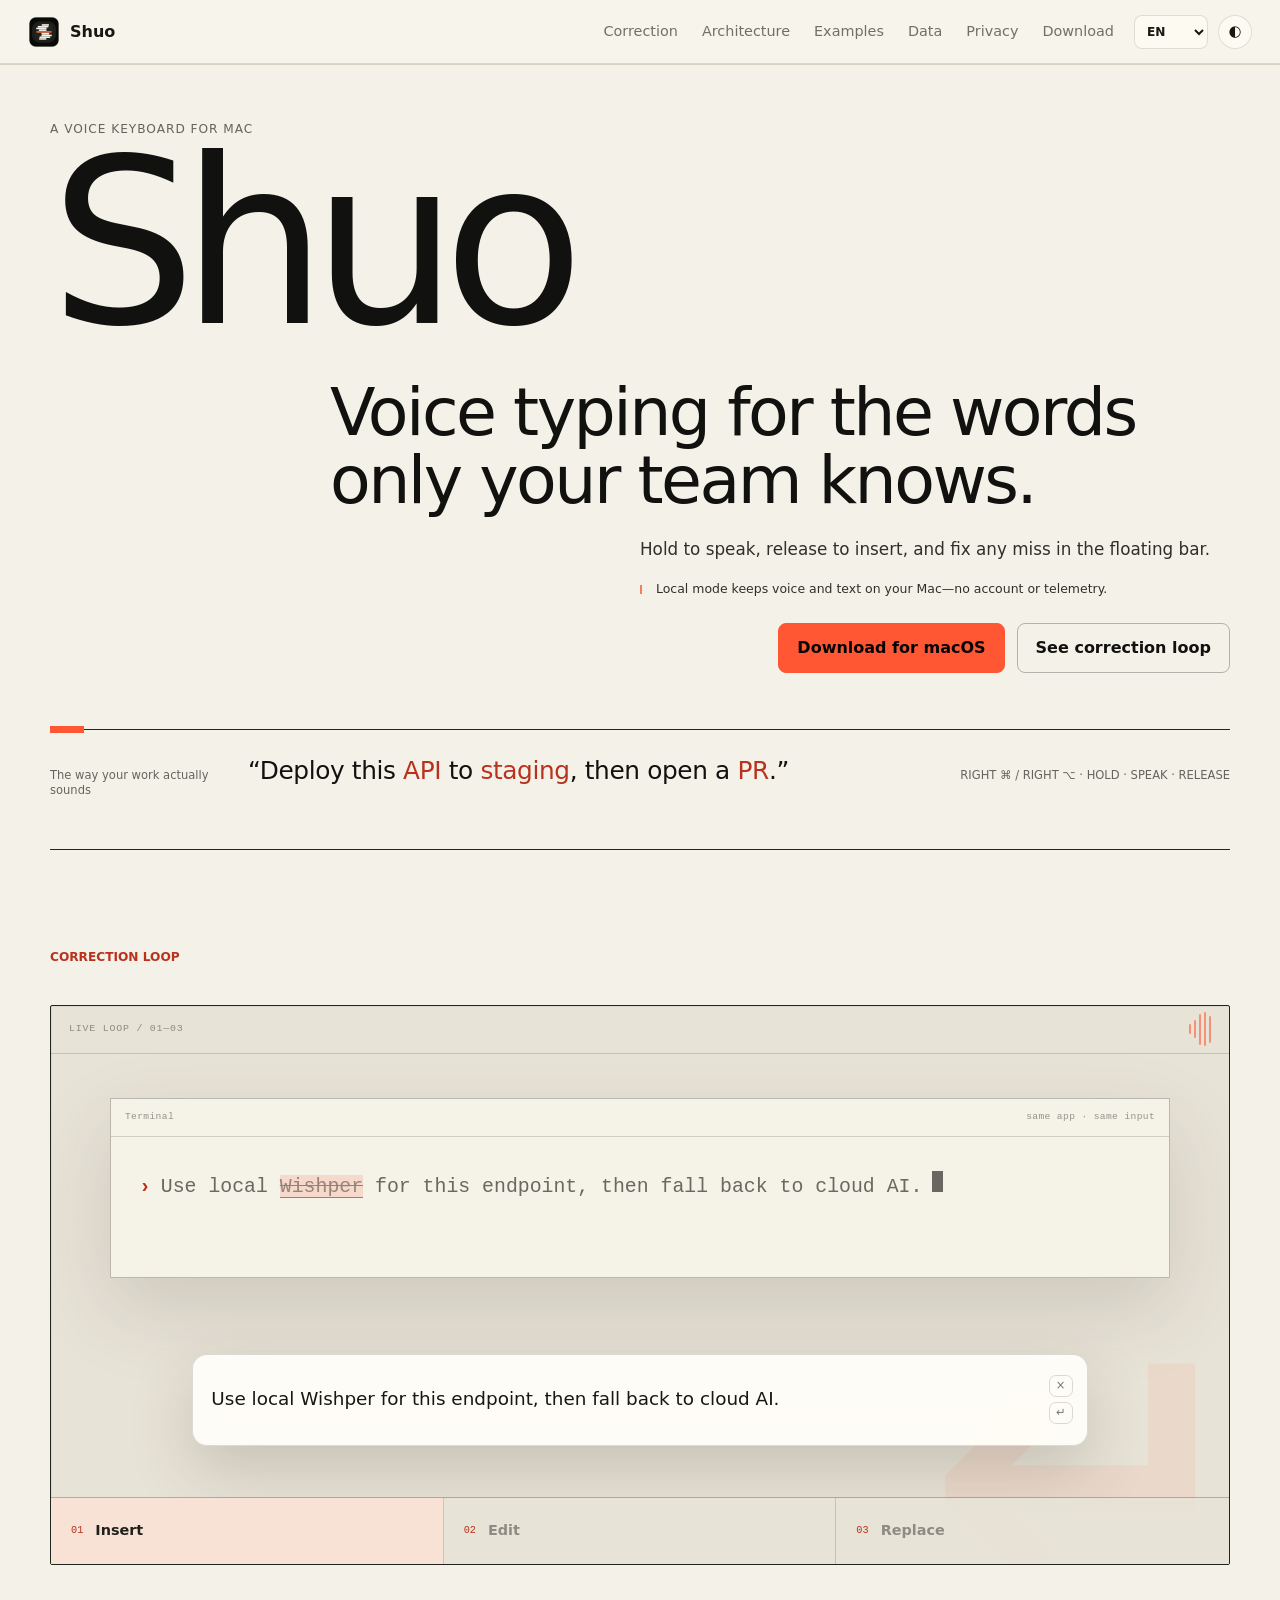
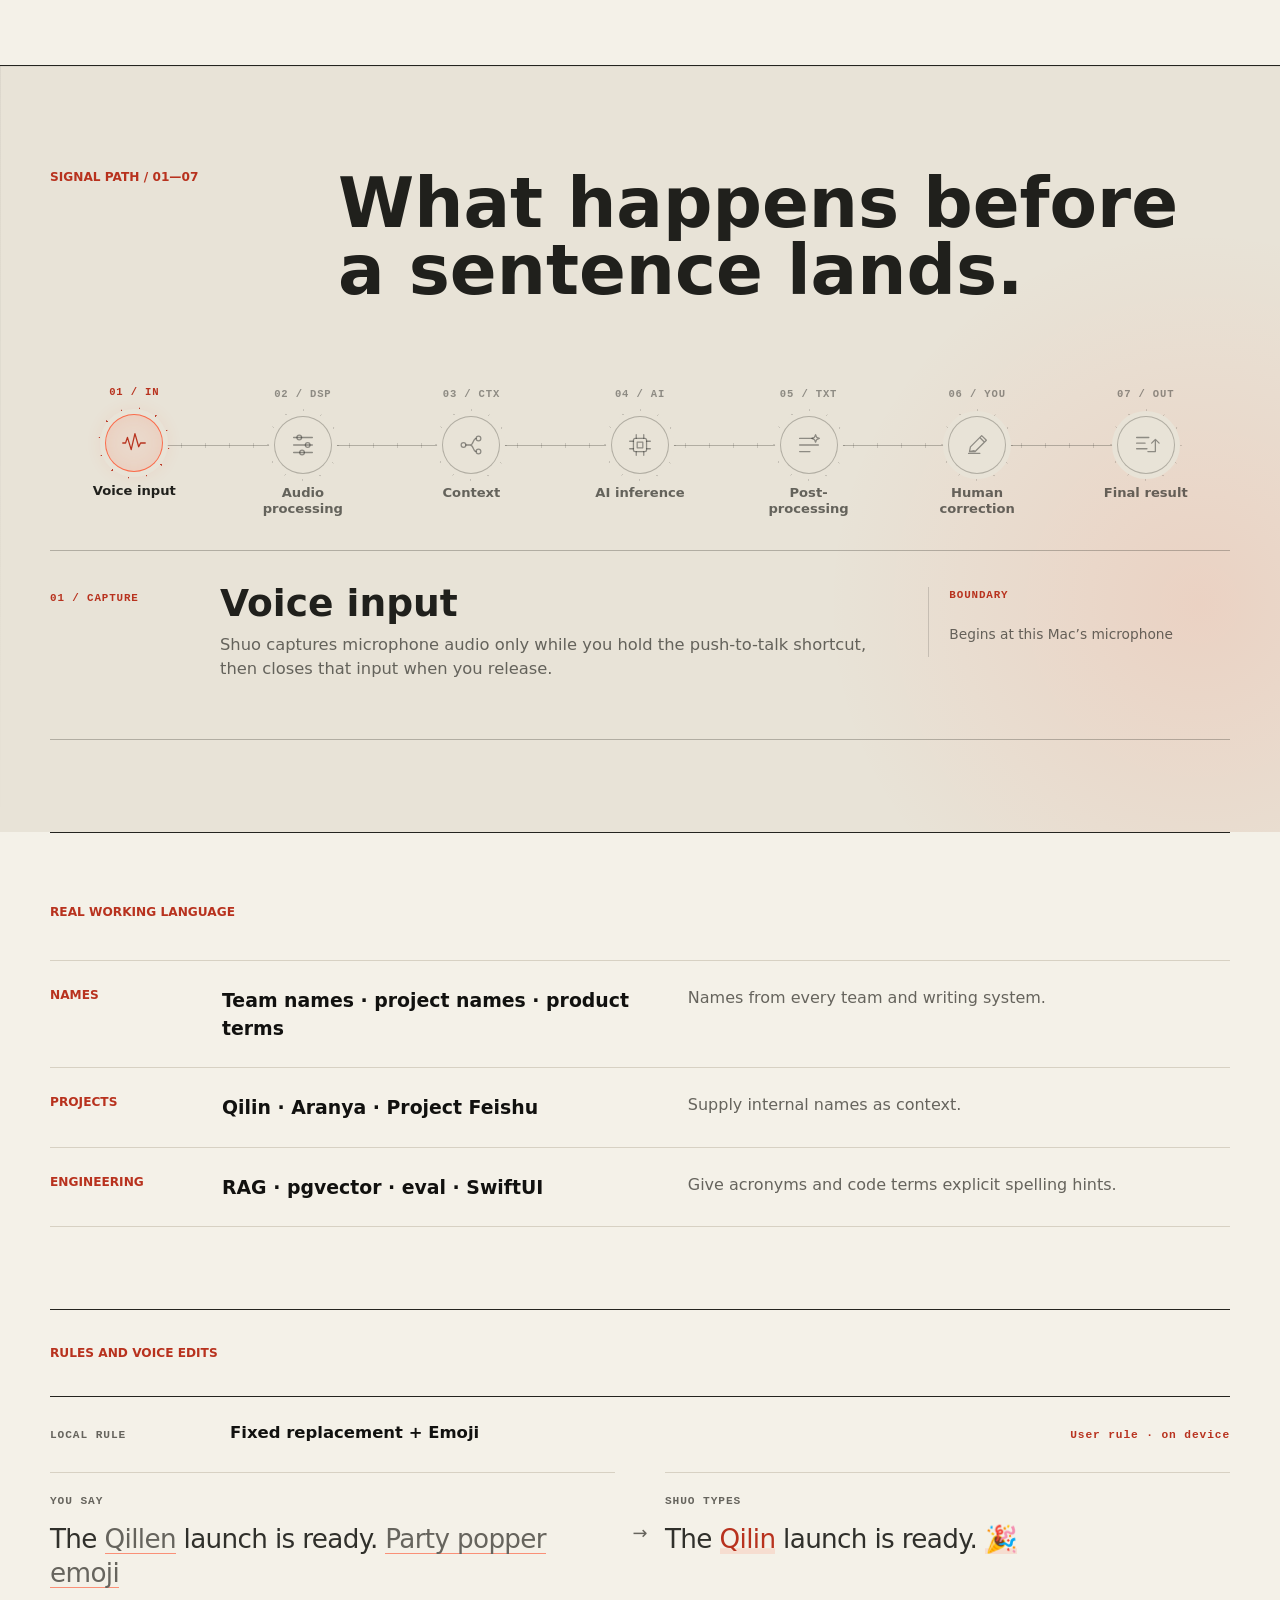
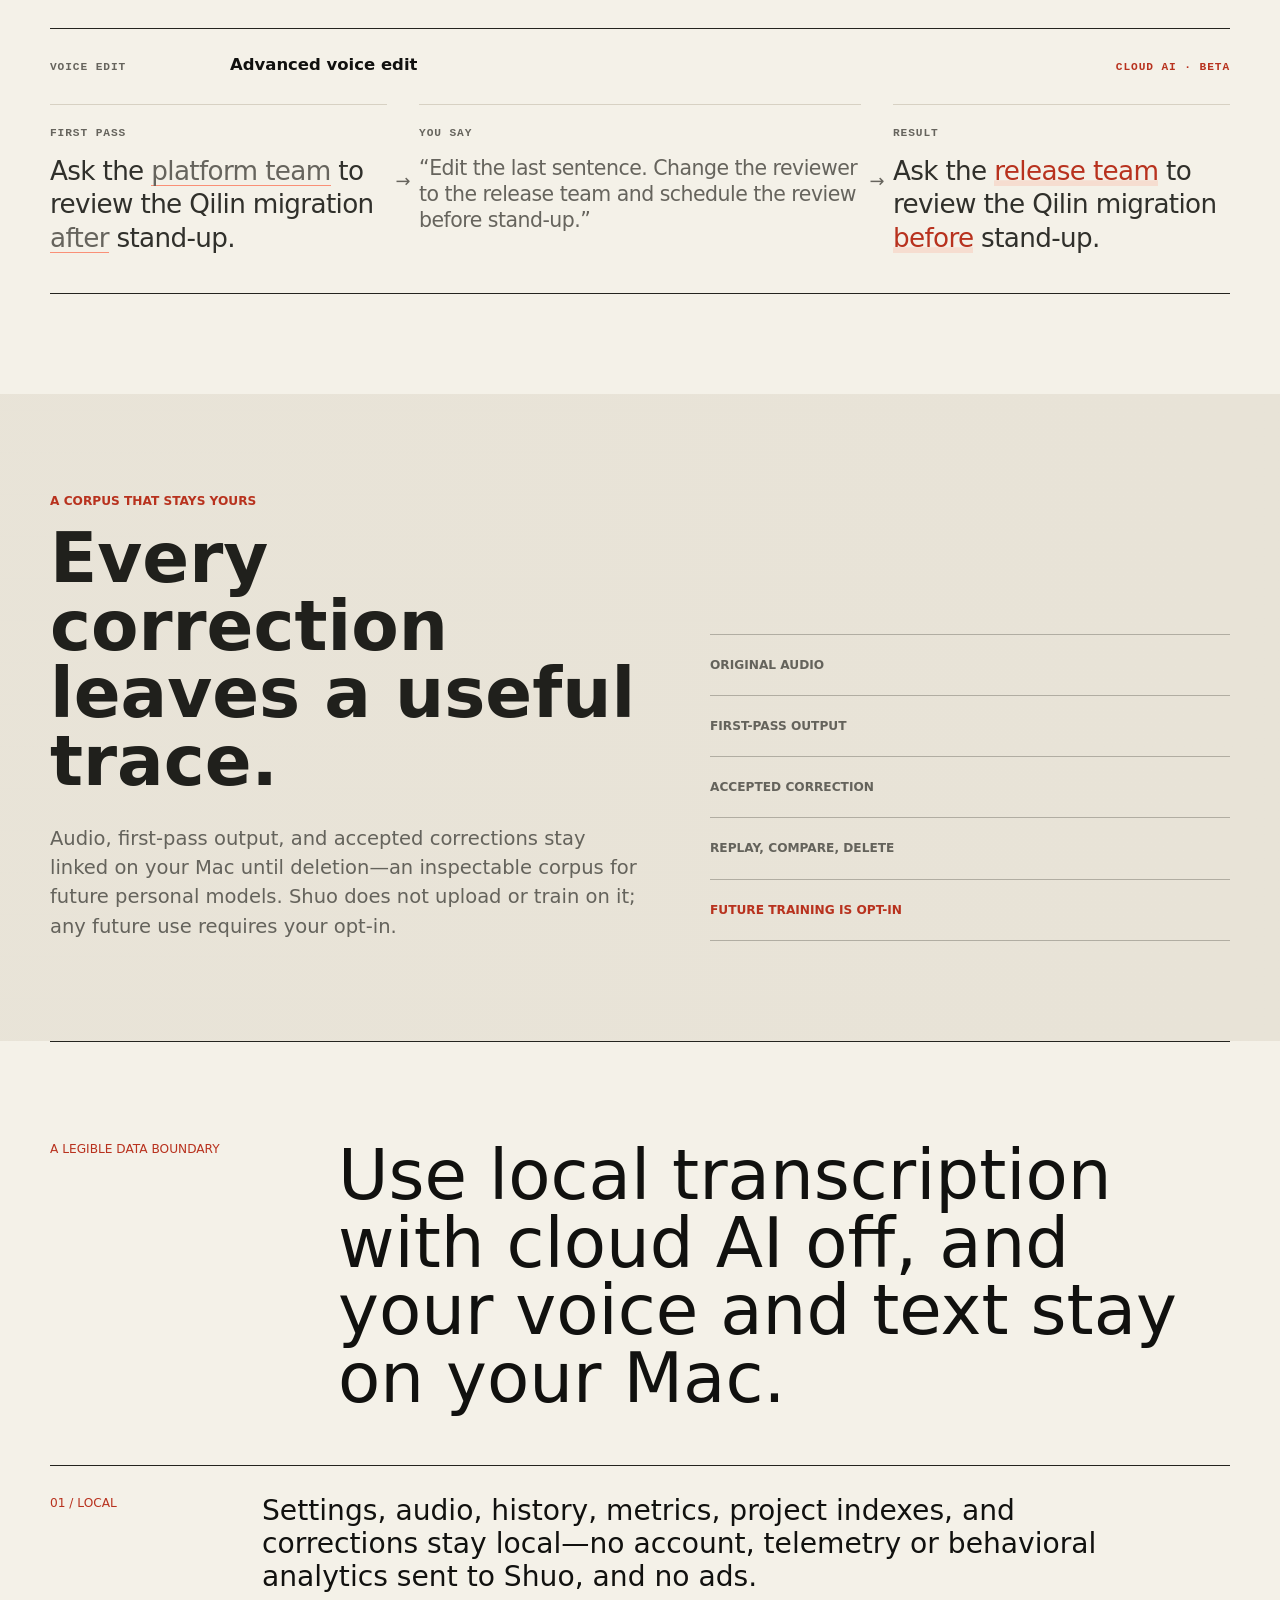
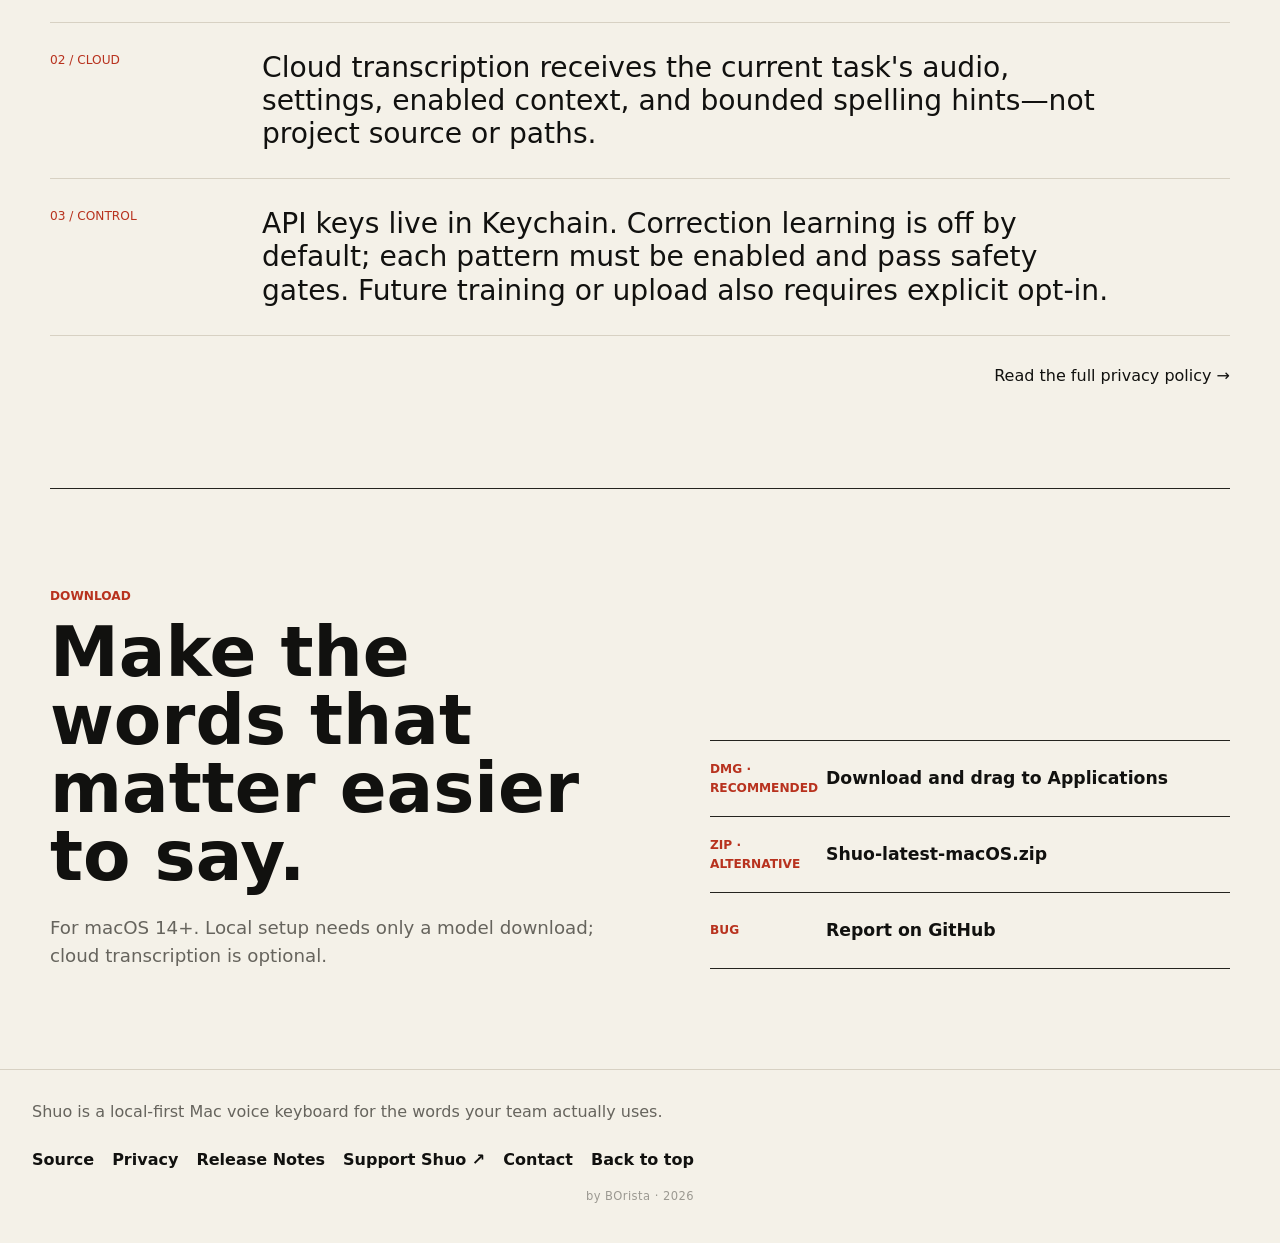
==== commit acf65bc8: "release: prepare 1.2.0 source" ====
--- a/web/index.html
+++ b/web/index.html
@@ -215,7 +215,7 @@
             <span class="lang lang-zh">“把这个 <strong>API</strong> deploy 到 <strong>staging</strong>，然后开一个 <strong>PR</strong>。”</span>
             <span class="lang lang-zh-hant">「把這個 <strong>API</strong> deploy 到 <strong>staging</strong>，test 跑完再開 <strong>PR</strong>。」</span>
             <span class="lang lang-ja">「この <strong>endpoint</strong> は local Whisper で動かして、失敗したら OpenAI に <strong>fallback</strong> して。」</span>
-            <span class="lang lang-en">“Ask <strong>Shuotian</strong> and <strong>Aaditya</strong> to review the Qilin migration before stand-up.”</span>
+            <span class="lang lang-en">“Deploy this <strong>API</strong> to <strong>staging</strong>, then open a <strong>PR</strong>.”</span>
           </blockquote>
           <p class="hero-utterance-meta">
             <span class="lang lang-zh">右 ⌘ / 右 ⌥ · 按住 · 说话 · 松开</span>
@@ -259,13 +259,13 @@
                 <span class="lang lang-zh">这个 endpoint 先用 local <mark>Wishper</mark>，失败再 fallback 到 Cloud AI。</span>
                 <span class="lang lang-zh-hant">這個 endpoint 先用 local <mark>Wishper</mark>，失敗再 fallback 到 OpenAI。</span>
                 <span class="lang lang-ja">この endpoint は local <mark>Wishper</mark> で、失敗したら OpenAI に fallback して。</span>
-                <span class="lang lang-en">Use local <mark>Wishper</mark> for this endpoint, then fall back to OpenAI.</span>
+                <span class="lang lang-en">Use local <mark>Wishper</mark> for this endpoint, then fall back to cloud AI.</span>
               </span>
               <span class="correction-line-state" data-demo-state="replace">
                 <span class="lang lang-zh">这个 endpoint 先用 local <ins>Whisper</ins>，失败再 fallback 到 Cloud AI。</span>
                 <span class="lang lang-zh-hant">這個 endpoint 先用 local <ins>Whisper</ins>，失敗再 fallback 到 OpenAI。</span>
                 <span class="lang lang-ja">この endpoint は local <ins>Whisper</ins> で、失敗したら OpenAI に fallback して。</span>
-                <span class="lang lang-en">Use local <ins>Whisper</ins> for this endpoint, then fall back to OpenAI.</span>
+                <span class="lang lang-en">Use local <ins>Whisper</ins> for this endpoint, then fall back to cloud AI.</span>
               </span>
               <i class="correction-cursor" aria-hidden="true"></i>
             </p>
@@ -277,7 +277,7 @@
                 <span class="lang lang-zh">这个 endpoint 先用 local Wishper，失败再 fallback 到 Cloud AI。</span>
                 <span class="lang lang-zh-hant">這個 endpoint 先用 local Wishper，失敗再 fallback 到 OpenAI。</span>
                 <span class="lang lang-ja">この endpoint は local Wishper で、失敗したら OpenAI に fallback して。</span>
-                <span class="lang lang-en">Use local Wishper for this endpoint, then fall back to OpenAI.</span>
+                <span class="lang lang-en">Use local Wishper for this endpoint, then fall back to cloud AI.</span>
               </p>
             </div>
             <div class="correction-float-state correction-float-state-edit" data-demo-state="edit">
@@ -285,7 +285,7 @@
                 <span class="lang lang-zh">这个 endpoint 先用 local <strong>Whisper</strong>，失败再 fallback 到 Cloud AI。</span>
                 <span class="lang lang-zh-hant">這個 endpoint 先用 local <strong>Whisper</strong>，失敗再 fallback 到 OpenAI。</span>
                 <span class="lang lang-ja">この endpoint は local <strong>Whisper</strong> で、失敗したら OpenAI に fallback して。</span>
-                <span class="lang lang-en">Use local <strong>Whisper</strong> for this endpoint, then fall back to OpenAI.</span>
+                <span class="lang lang-en">Use local <strong>Whisper</strong> for this endpoint, then fall back to cloud AI.</span>
               </p>
             </div>
             <div class="correction-float-state correction-float-state-replace" data-demo-state="replace">
@@ -682,13 +682,13 @@
               <span class="lang lang-zh">产品开发</span>
               <span class="lang lang-zh-hant">產品開發</span>
               <span class="lang lang-ja">日本語 + English</span>
-              <span class="lang lang-en">People</span>
+              <span class="lang lang-en">Names</span>
             </span>
             <strong>
               <span class="lang lang-zh">“把这个 API deploy 到 staging，test 跑完再开 PR。”</span>
               <span class="lang lang-zh-hant">「把這個 API deploy 到 staging，test 跑完再開 PR。」</span>
               <span class="lang lang-ja">「この endpoint は local Whisper で動かして、失敗したら Cloud AI に fallback して。」</span>
-              <span class="lang lang-en">Shuotian · Aaditya · Pranav · João</span>
+              <span class="lang lang-en">Team names · project names · product terms</span>
             </strong>
             <p>
               <span class="lang lang-zh">中英文混着说，不必切换模式。</span>
@@ -807,7 +807,7 @@
                     <span class="lang lang-zh">我已经累了，你能不能<mark>坐</mark>一下</span>
                     <span class="lang lang-zh-hant">我已經累了，你能不能<mark>坐</mark>一下</span>
                     <span class="lang lang-ja">この API の<mark>使用</mark>を Notion にまとめたので、レビューをお願いします。</span>
-                    <span class="lang lang-en">Ask <mark>Aaditya</mark> to review the Qilin migration <mark>after</mark> stand-up.</span>
+                    <span class="lang lang-en">Ask the <mark>platform team</mark> to review the Qilin migration <mark>after</mark> stand-up.</span>
                   </p>
                 </div>
                 <span class="voice-case-arrow" aria-hidden="true">→</span>
@@ -817,7 +817,7 @@
                     <span class="lang lang-zh">“修改上一句，坐下来的坐换成做事情的做。”</span>
                     <span class="lang lang-zh-hant">「修改上一句，坐下來的坐換成做事情的做。」</span>
                     <span class="lang lang-ja">「前の文を修正。『使用』は、仕様書の『仕様』に変えて。」</span>
-                    <span class="lang lang-en">“Edit the last sentence. Change the reviewer to Shuotian and schedule the review before stand-up.”</span>
+                    <span class="lang lang-en">“Edit the last sentence. Change the reviewer to the release team and schedule the review before stand-up.”</span>
                   </p>
                 </div>
                 <span class="voice-case-arrow" aria-hidden="true">→</span>
@@ -827,7 +827,7 @@
                     <span class="lang lang-zh">我已经累了，你能不能<ins>做</ins>一下</span>
                     <span class="lang lang-zh-hant">我已經累了，你能不能<ins>做</ins>一下</span>
                     <span class="lang lang-ja">この API の<ins>仕様</ins>を Notion にまとめたので、レビューをお願いします。</span>
-                    <span class="lang lang-en">Ask <ins>Shuotian</ins> to review the Qilin migration <ins>before</ins> stand-up.</span>
+                    <span class="lang lang-en">Ask the <ins>release team</ins> to review the Qilin migration <ins>before</ins> stand-up.</span>
                   </p>
                 </div>
               </div>
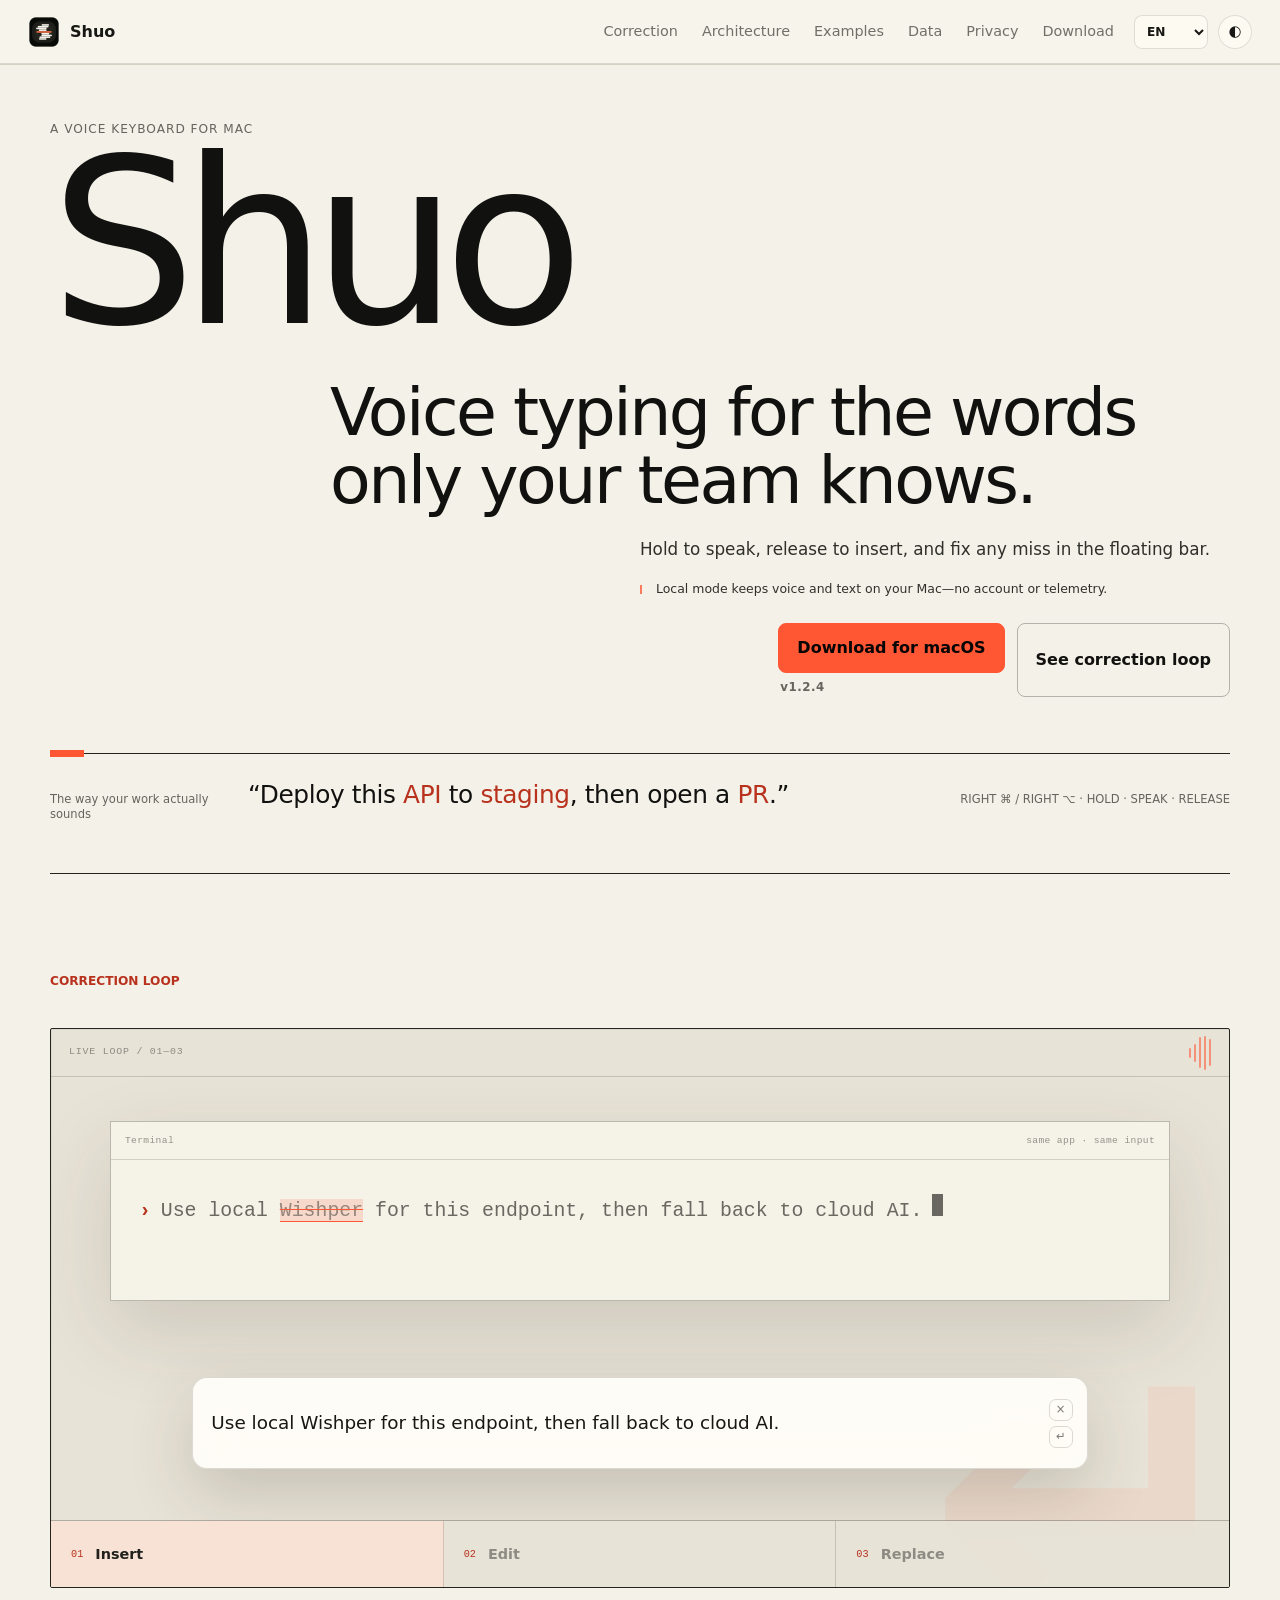
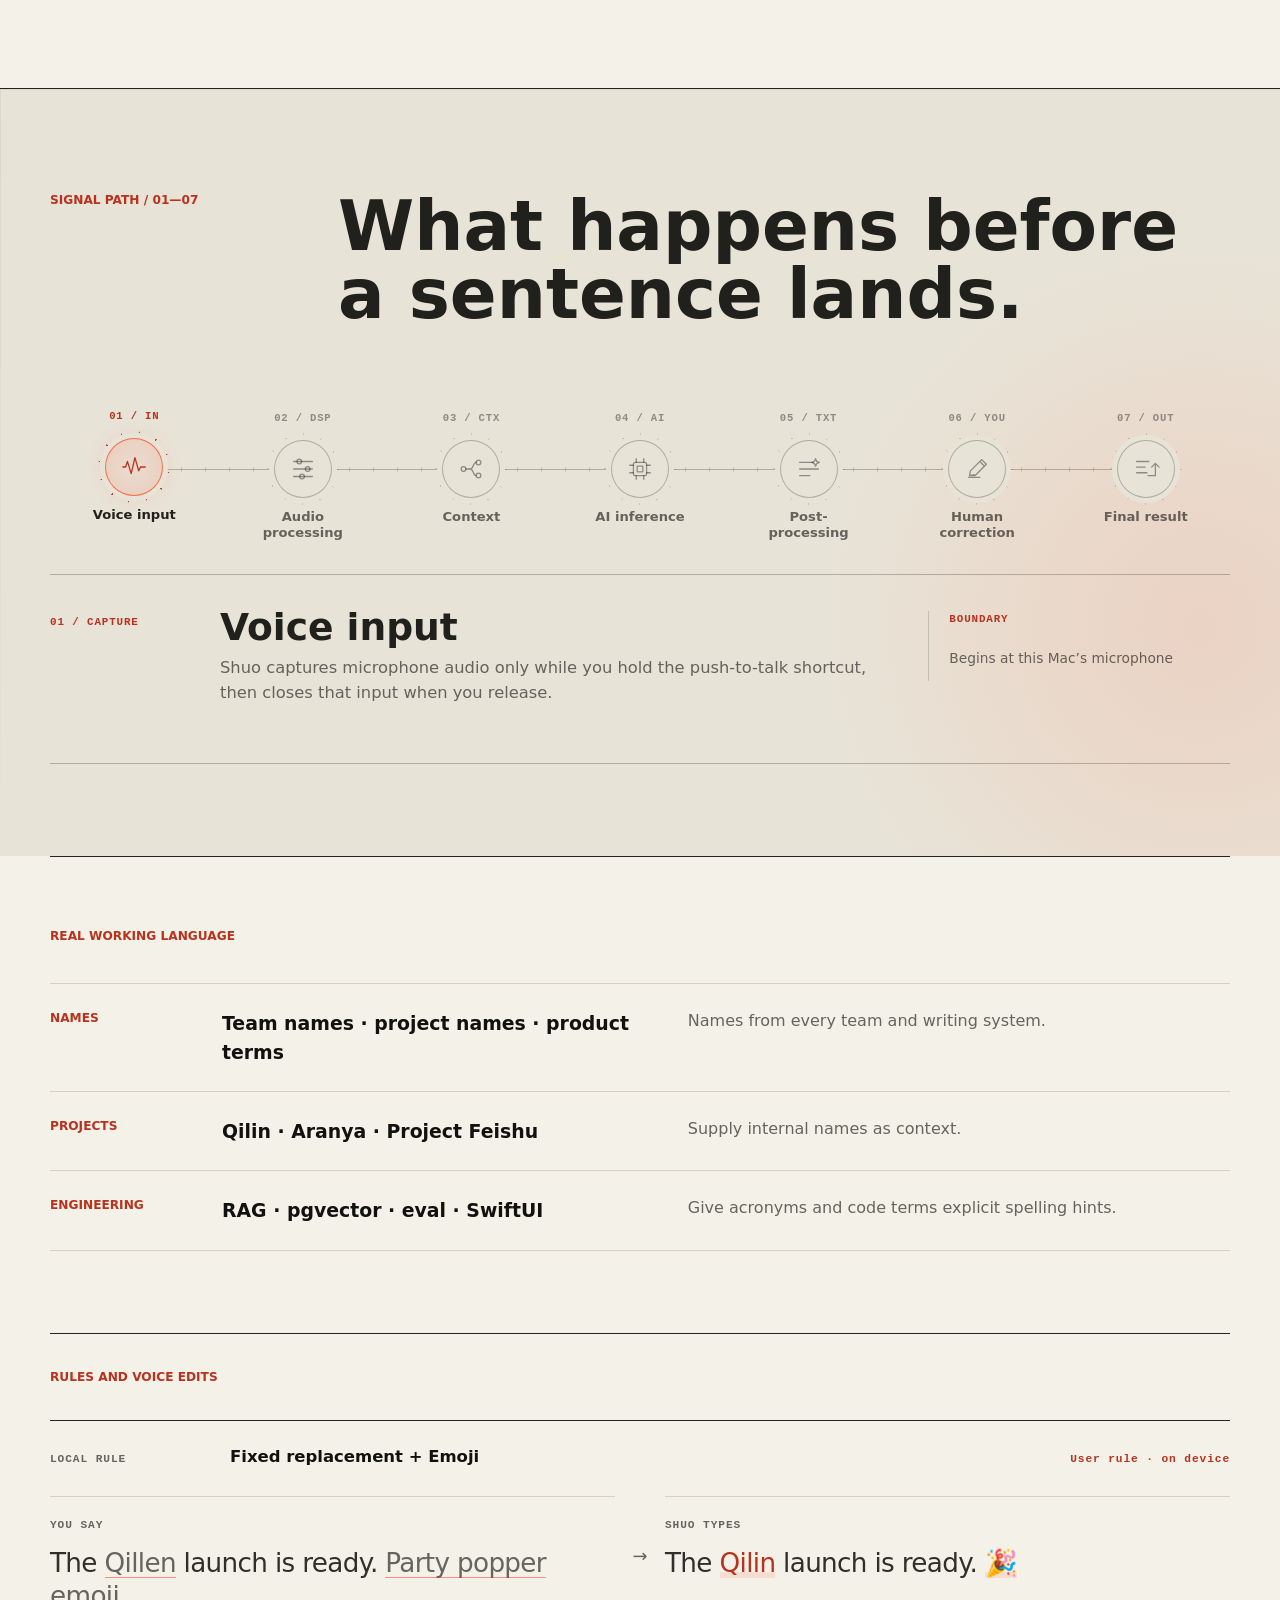
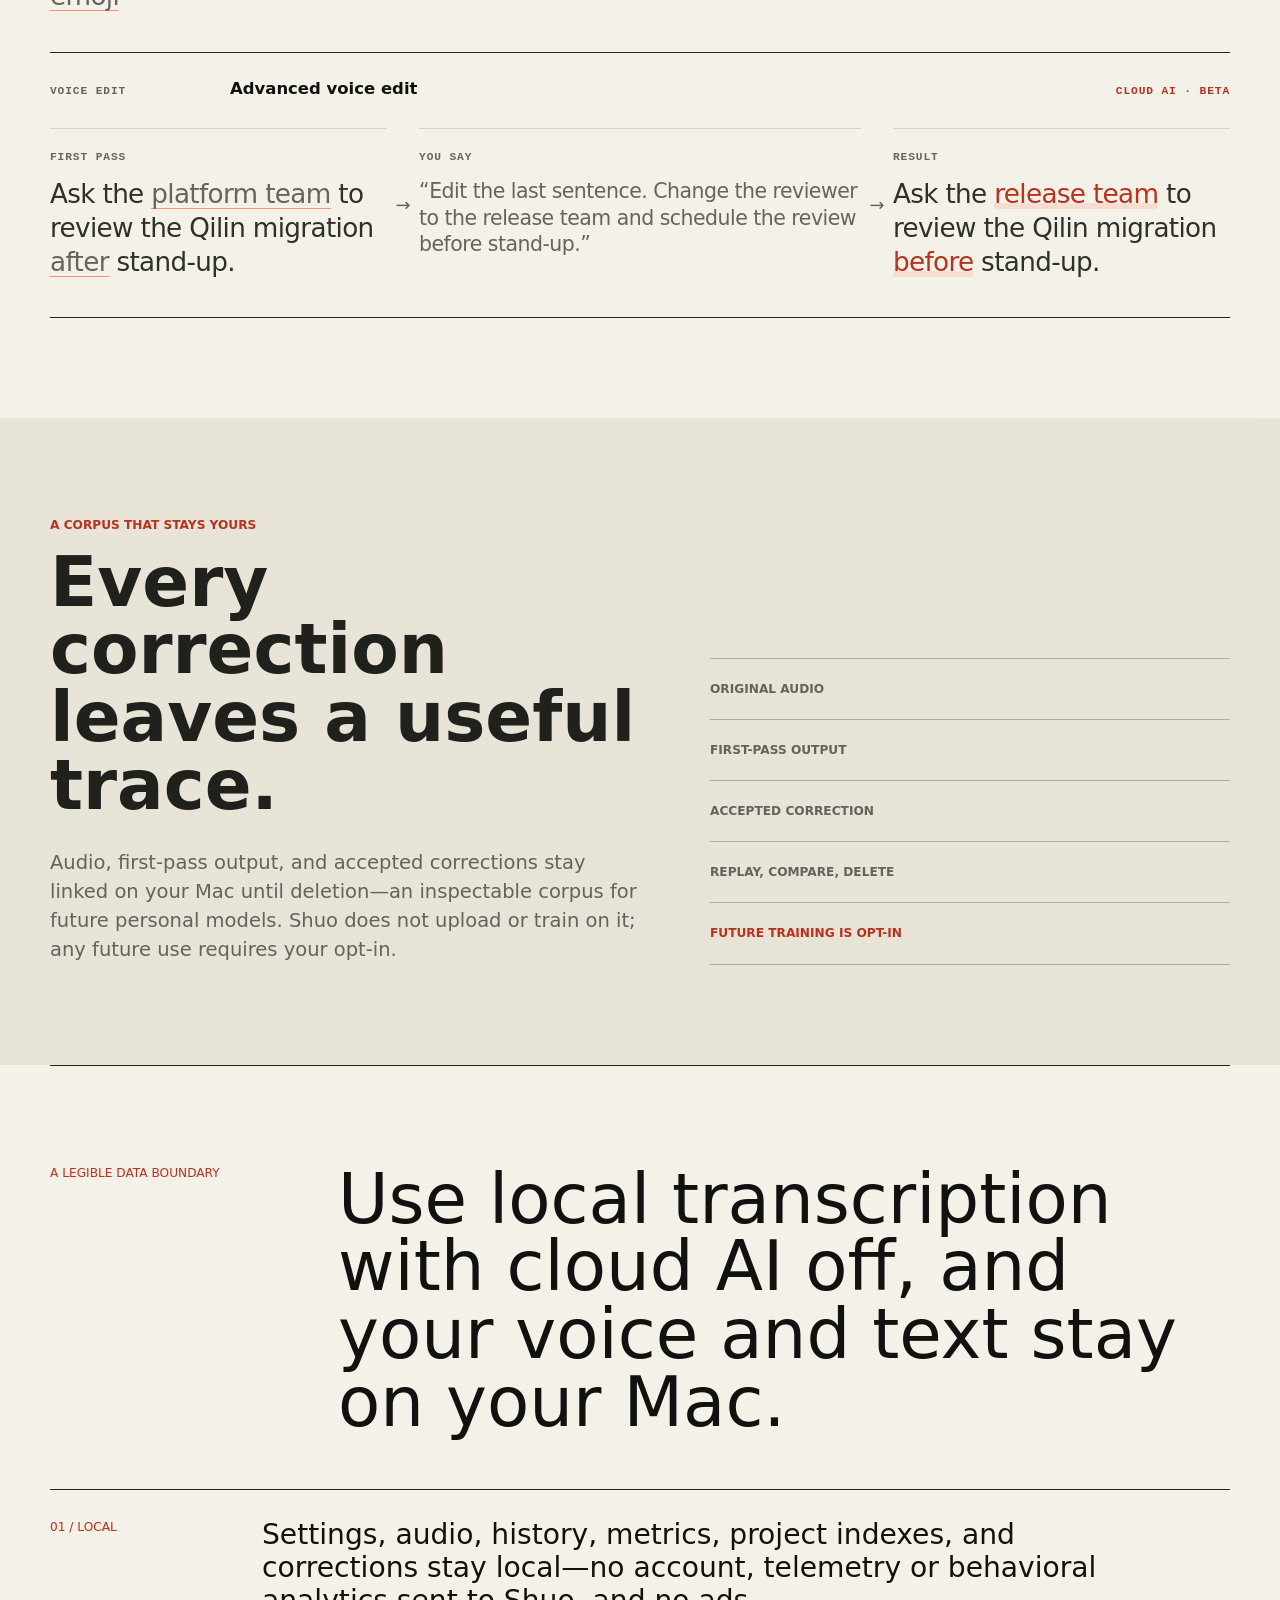
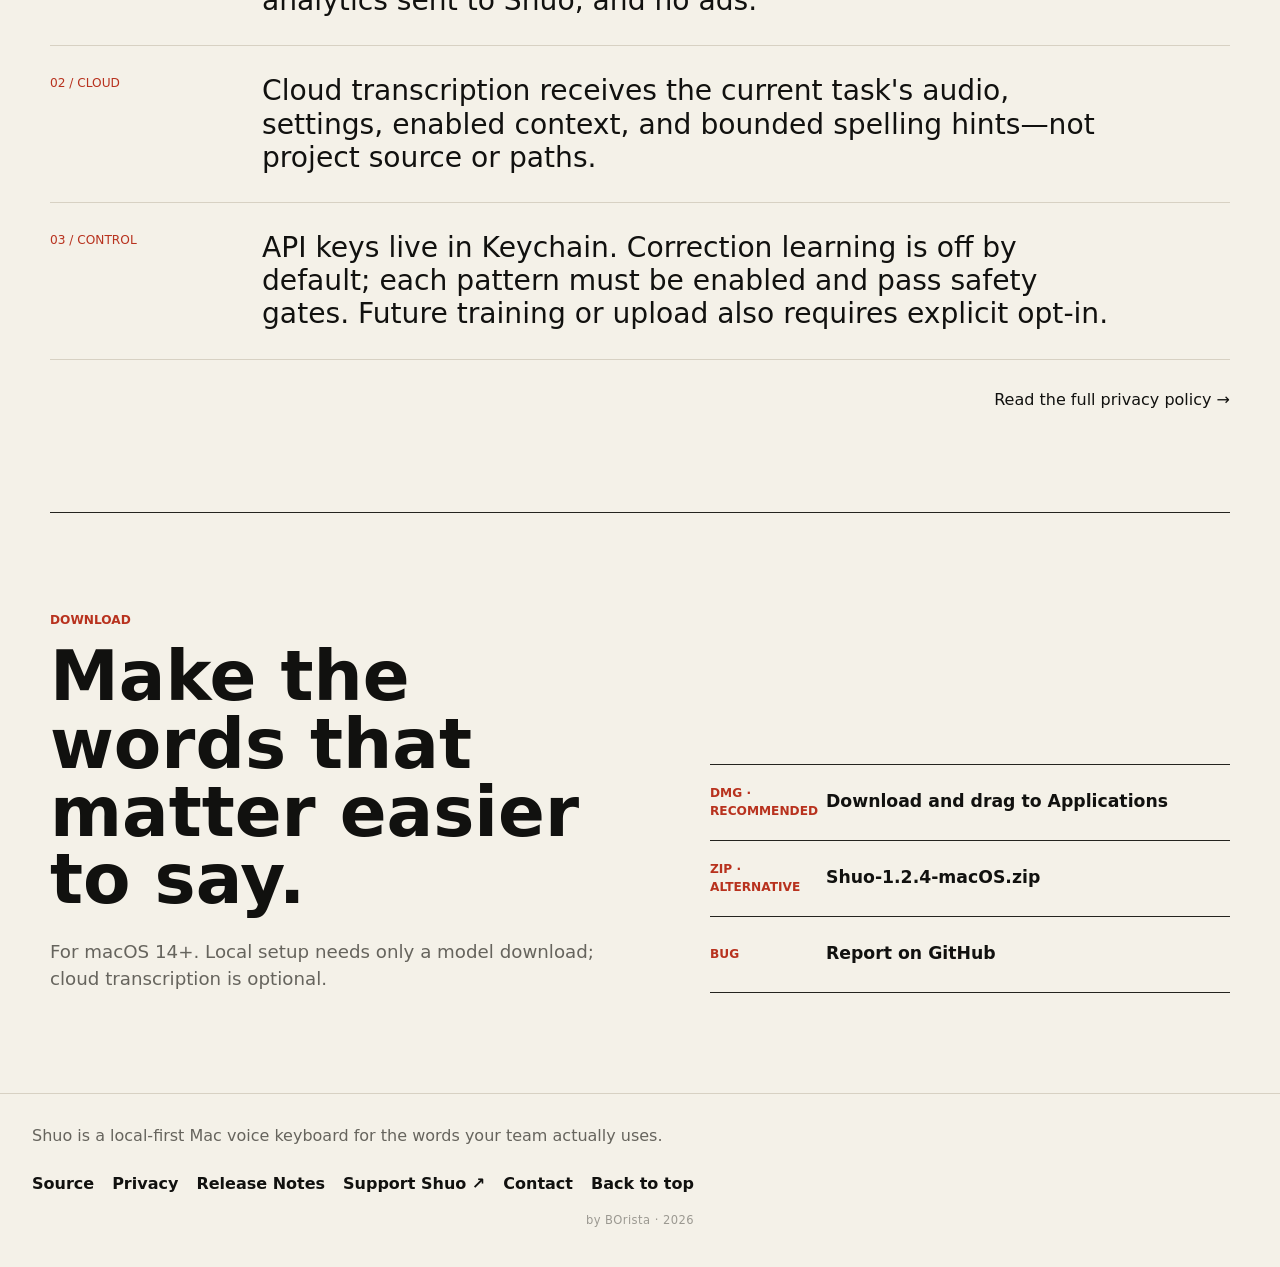
==== commit f2631579: "docs(website): link versioned 1.2.4 downloads Changelog: https://stcheng.github.io/shuo/release-note" ====
--- a/web/index.html
+++ b/web/index.html
@@ -30,7 +30,7 @@
     <meta name="twitter:description" content="A local-first Mac voice keyboard for team names, project jargon, and global work, with an editable correction bar and local voice history.">
     <meta name="twitter:image" content="https://stcheng.github.io/shuo/assets/shuo-icon.png">
     <title>Shuo — Voice typing for team names, project jargon, and global work</title>
-    <script type="application/ld+json">{"@context":"https://schema.org","@type":"SoftwareApplication","name":"Shuo","description":"A local-first Mac voice keyboard for team names, project jargon, and global work, with an editable correction bar and local voice history.","url":"https://stcheng.github.io/shuo/","applicationCategory":"UtilitiesApplication","operatingSystem":"macOS 14 or later","downloadUrl":"https://github.com/stcheng/shuo/releases/latest/download/Shuo-latest-macOS.dmg","inLanguage":["en","zh-Hans","zh-Hant","ja"],"image":"https://stcheng.github.io/shuo/assets/shuo-icon.png"}</script>
+    <script type="application/ld+json">{"@context":"https://schema.org","@type":"SoftwareApplication","name":"Shuo","description":"A local-first Mac voice keyboard for team names, project jargon, and global work, with an editable correction bar and local voice history.","url":"https://stcheng.github.io/shuo/","applicationCategory":"UtilitiesApplication","operatingSystem":"macOS 14 or later","downloadUrl":"https://github.com/stcheng/shuo/releases/download/v1.2.4/Shuo-1.2.4-macOS.dmg","inLanguage":["en","zh-Hans","zh-Hant","ja"],"image":"https://stcheng.github.io/shuo/assets/shuo-icon.png"}</script>
     <script defer src="https://cloud.umami.is/script.js" data-website-id="bcb36453-df04-4498-aa66-6ae00ed1094f" data-domains="stcheng.github.io" data-exclude-search="true" data-exclude-hash="true" data-do-not-track="true"></script>
     <script>
       (() => {
@@ -134,7 +134,7 @@
             <span class="lang lang-en">Download</span>
           </a>
         </nav>
-        <a class="header-download" href="https://github.com/stcheng/shuo/releases/latest/download/Shuo-latest-macOS.dmg" data-umami-event="download-dmg">
+        <a class="header-download" href="https://github.com/stcheng/shuo/releases/download/v1.2.4/Shuo-1.2.4-macOS.dmg" data-umami-event="download-dmg">
           <span class="lang lang-zh">下载</span>
           <span class="lang lang-zh-hant">下載</span>
           <span class="lang lang-ja">入手</span>
@@ -189,12 +189,15 @@
             <span class="lang lang-en">Local mode keeps voice and text on your Mac—no account or telemetry.</span>
           </p>
           <div class="hero-actions">
-            <a class="button primary" href="https://github.com/stcheng/shuo/releases/latest/download/Shuo-latest-macOS.dmg" data-umami-event="download-dmg">
-              <span class="lang lang-zh">下载 macOS 版</span>
-              <span class="lang lang-zh-hant">下載 macOS 版</span>
-              <span class="lang lang-ja">macOS 版をダウンロード</span>
-              <span class="lang lang-en">Download for macOS</span>
-            </a>
+            <div class="hero-download">
+              <a class="button primary" href="https://github.com/stcheng/shuo/releases/download/v1.2.4/Shuo-1.2.4-macOS.dmg" data-umami-event="download-dmg">
+                <span class="lang lang-zh">下载 macOS 版</span>
+                <span class="lang lang-zh-hant">下載 macOS 版</span>
+                <span class="lang lang-ja">macOS 版をダウンロード</span>
+                <span class="lang lang-en">Download for macOS</span>
+              </a>
+              <span class="hero-download-version">v1.2.4</span>
+            </div>
             <a class="button secondary" href="#correction">
               <span class="lang lang-zh">看看这是啥</span>
               <span class="lang lang-zh-hant">看看如何修正</span>
@@ -942,7 +945,7 @@
           </p>
         </div>
         <div class="download-list reveal">
-          <a href="https://github.com/stcheng/shuo/releases/latest/download/Shuo-latest-macOS.dmg" data-umami-event="download-dmg">
+          <a href="https://github.com/stcheng/shuo/releases/download/v1.2.4/Shuo-1.2.4-macOS.dmg" data-umami-event="download-dmg">
             <span>DMG · <span class="lang lang-zh">推荐</span><span class="lang lang-zh-hant">推薦</span><span class="lang lang-ja">おすすめ</span><span class="lang lang-en">Recommended</span></span>
             <strong>
               <span class="lang lang-zh">下载并拖入“应用程序”</span>
@@ -951,9 +954,9 @@
               <span class="lang lang-en">Download and drag to Applications</span>
             </strong>
           </a>
-          <a href="https://github.com/stcheng/shuo/releases/latest/download/Shuo-latest-macOS.zip" data-umami-event="download-zip">
+          <a href="https://github.com/stcheng/shuo/releases/download/v1.2.4/Shuo-1.2.4-macOS.zip" data-umami-event="download-zip">
             <span>ZIP · <span class="lang lang-zh">备用</span><span class="lang lang-zh-hant">備用</span><span class="lang lang-ja">別形式</span><span class="lang lang-en">Alternative</span></span>
-            <strong>Shuo-latest-macOS.zip</strong>
+            <strong>Shuo-1.2.4-macOS.zip</strong>
           </a>
           <a href="https://github.com/stcheng/shuo/issues/new/choose">
             <span>Bug</span>
--- a/web/styles.css
+++ b/web/styles.css
@@ -370,6 +370,20 @@
   margin-left: auto;
 }
 
+.hero-download {
+  display: grid;
+  justify-items: start;
+  gap: 6px;
+}
+
+.hero-download-version {
+  padding-left: 2px;
+  color: var(--muted);
+  font-size: 0.74rem;
+  font-weight: 760;
+  letter-spacing: 0.04em;
+}
+
 .button {
   display: inline-flex;
   align-items: center;
@@ -1629,6 +1643,16 @@
   text-underline-offset: 4px;
 }
 
+.release-version-index {
+  display: grid;
+  gap: 8px;
+  margin: 24px 0;
+}
+
+.release-version-index a {
+  width: fit-content;
+}
+
 .document-content {
   border-top: 1px solid var(--ink);
 }
@@ -1892,6 +1916,10 @@
     justify-content: flex-start;
     width: min(330px, 100%);
     margin-left: 0;
+  }
+
+  .hero-download {
+    width: 100%;
   }
 
   .button {
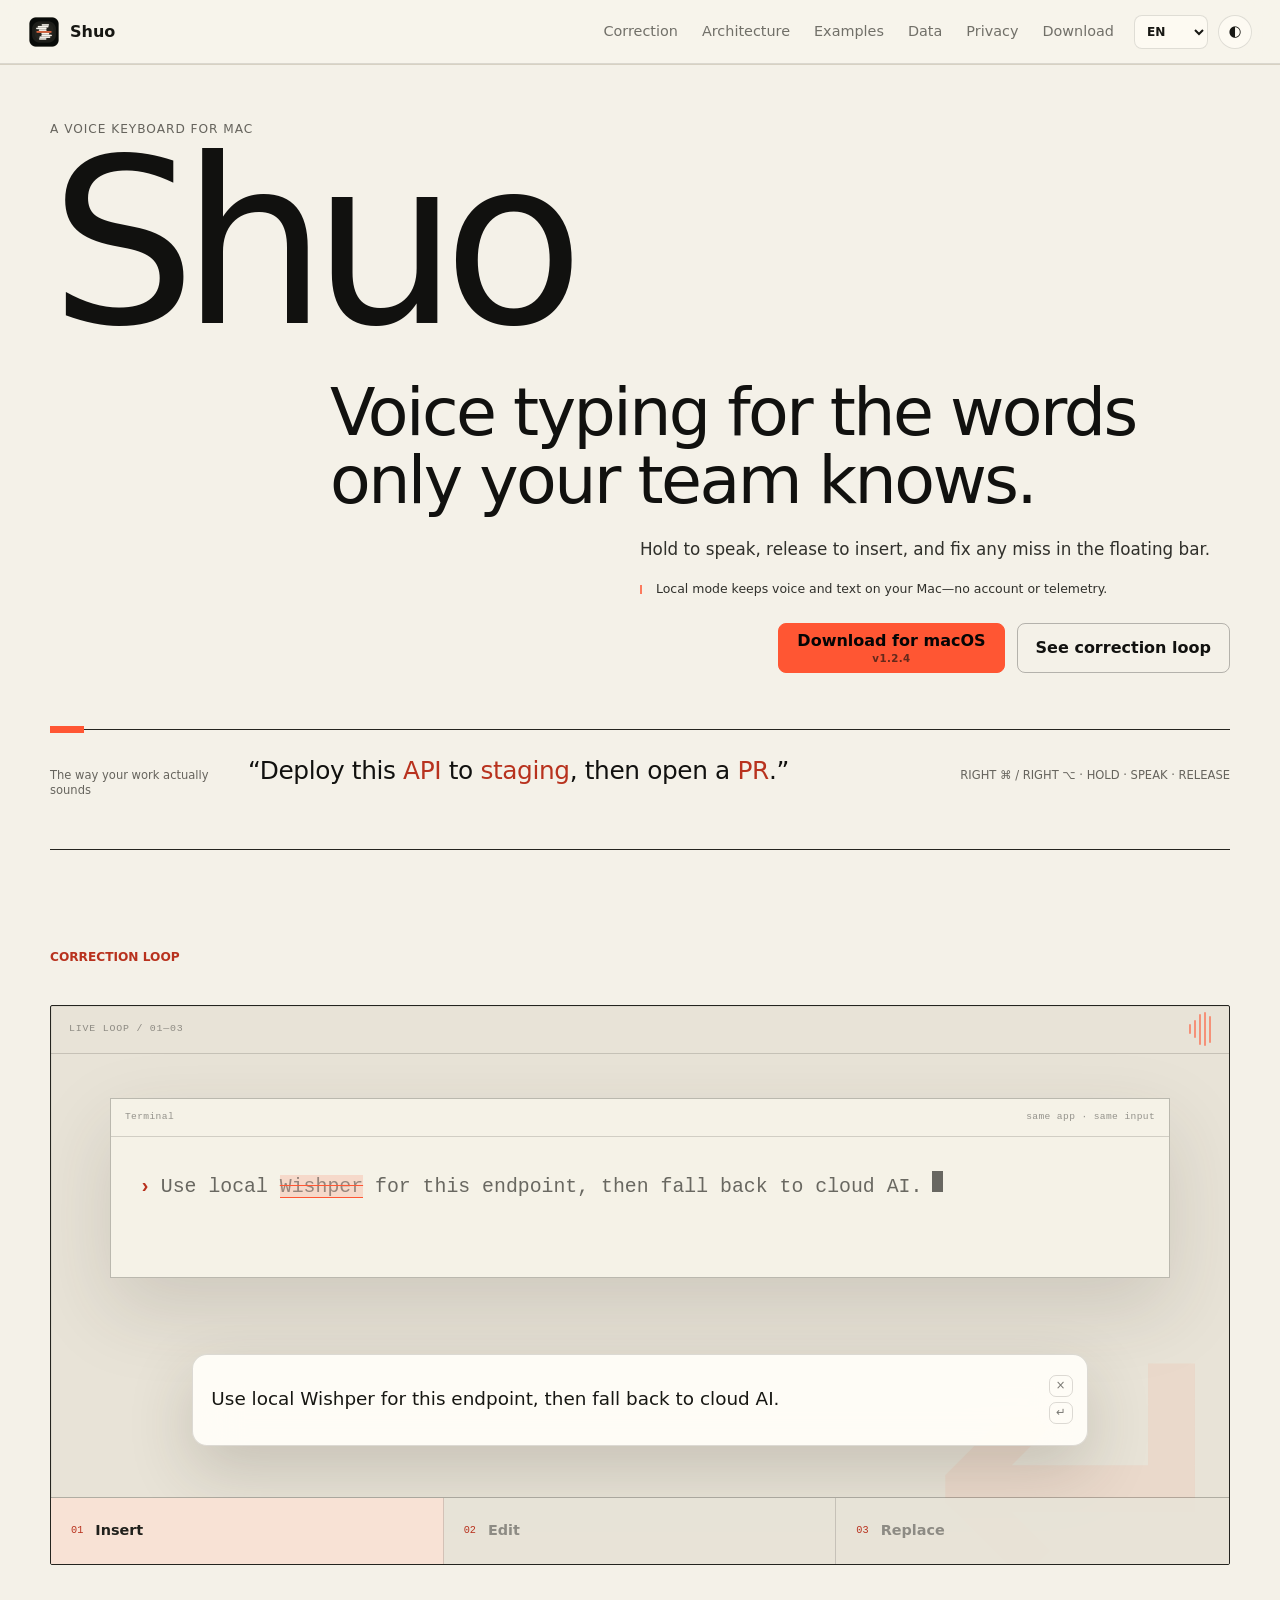
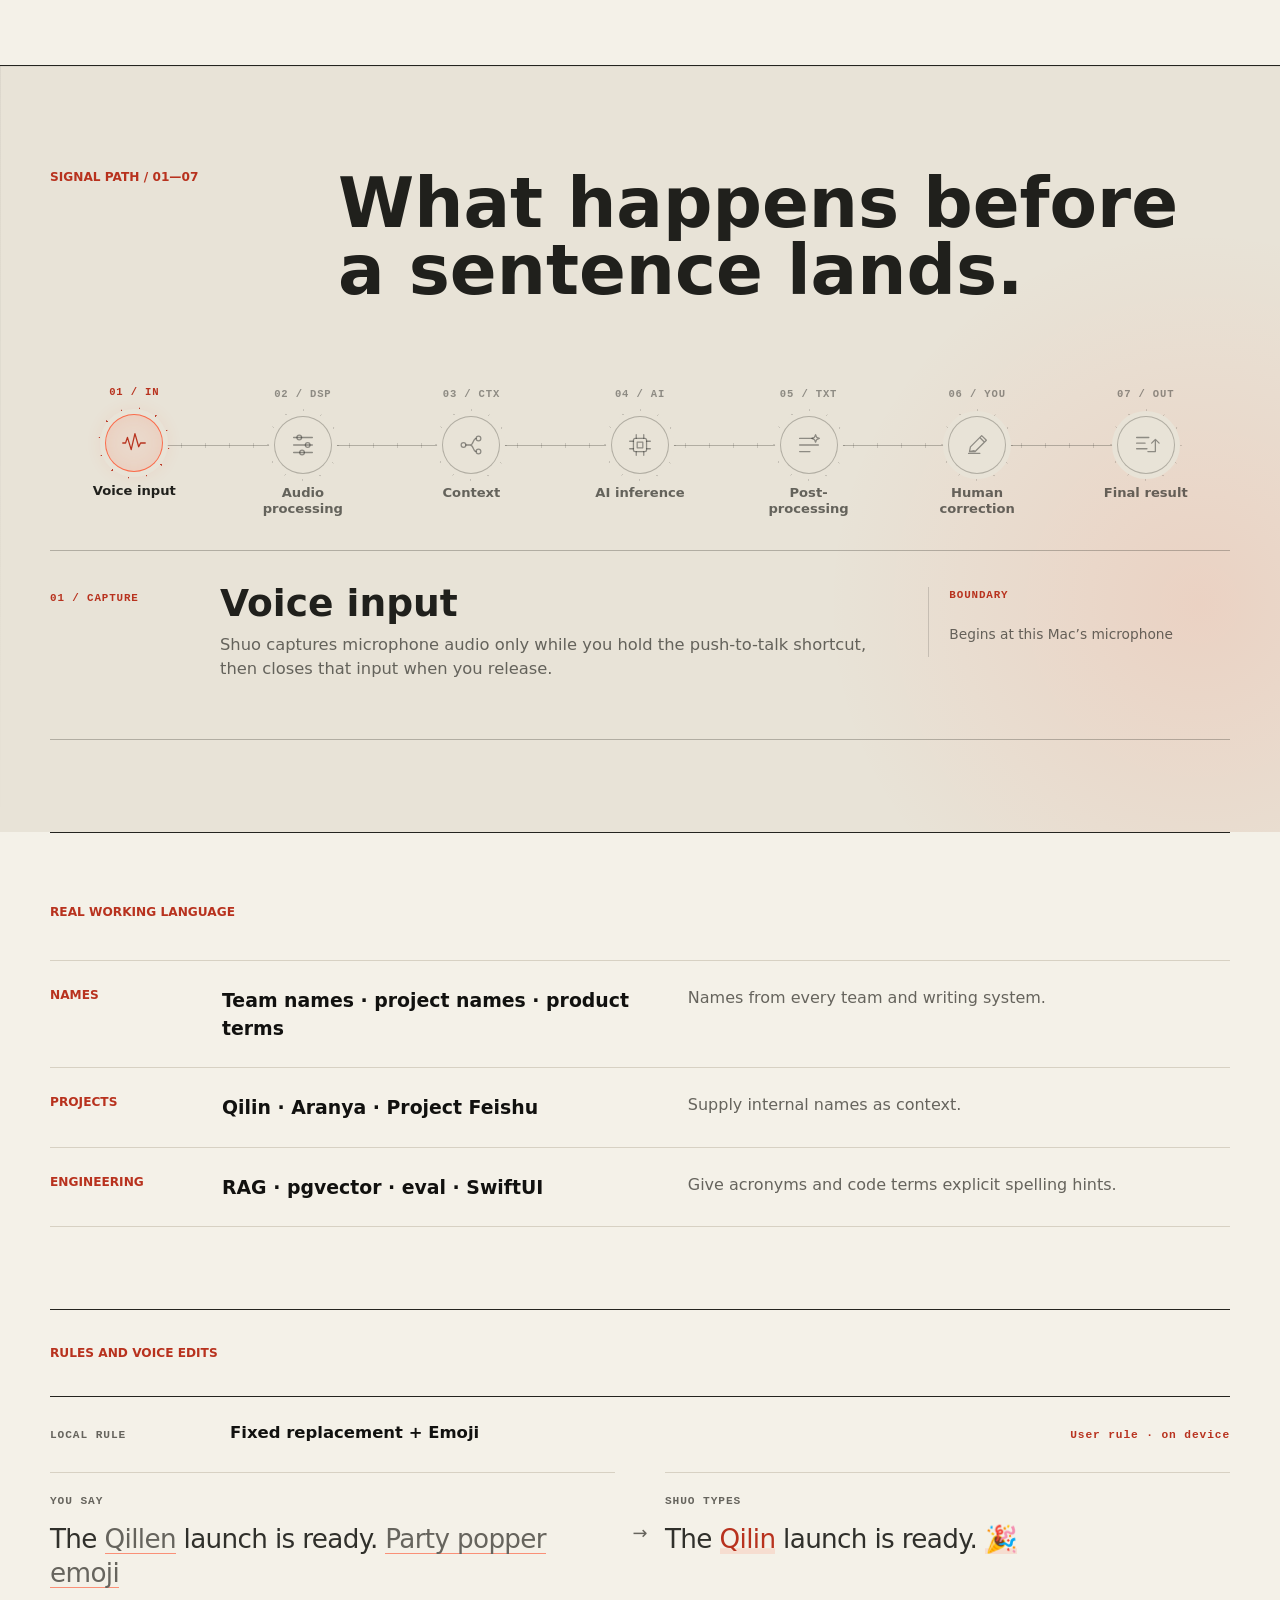
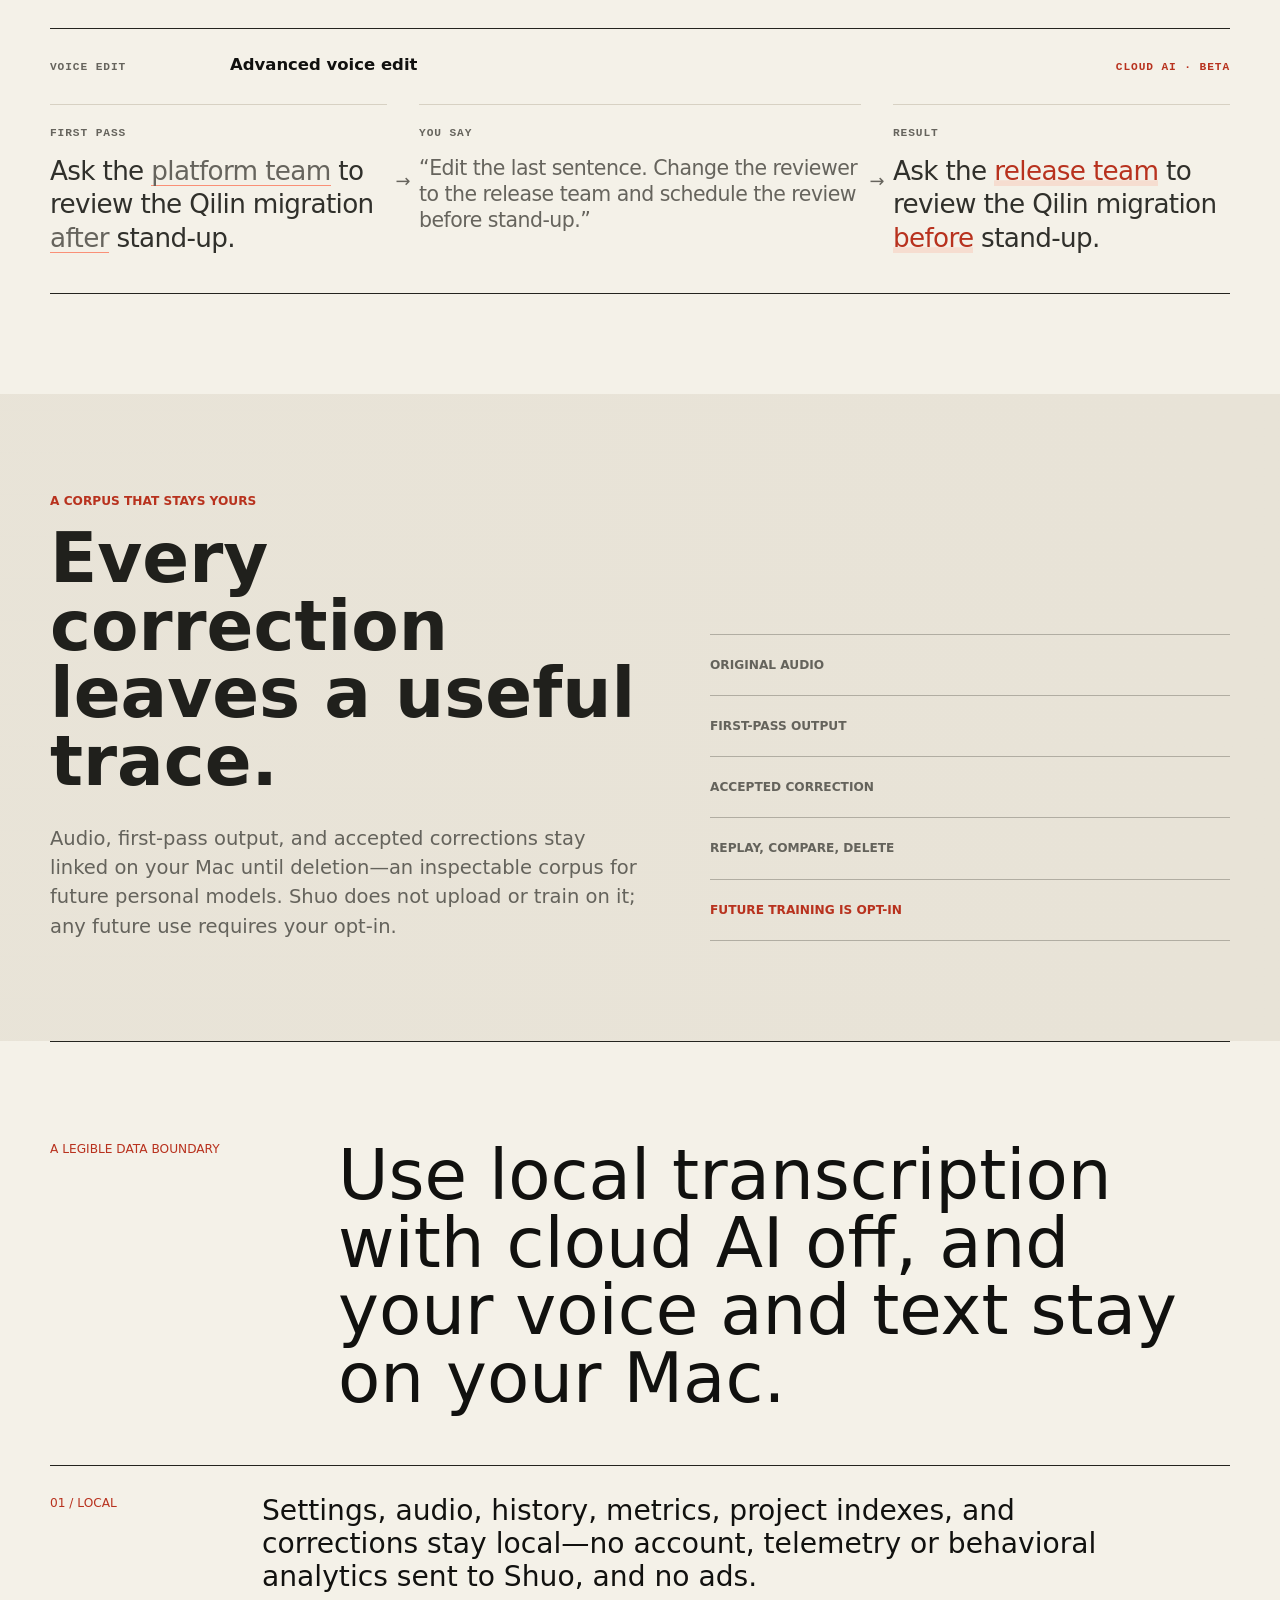
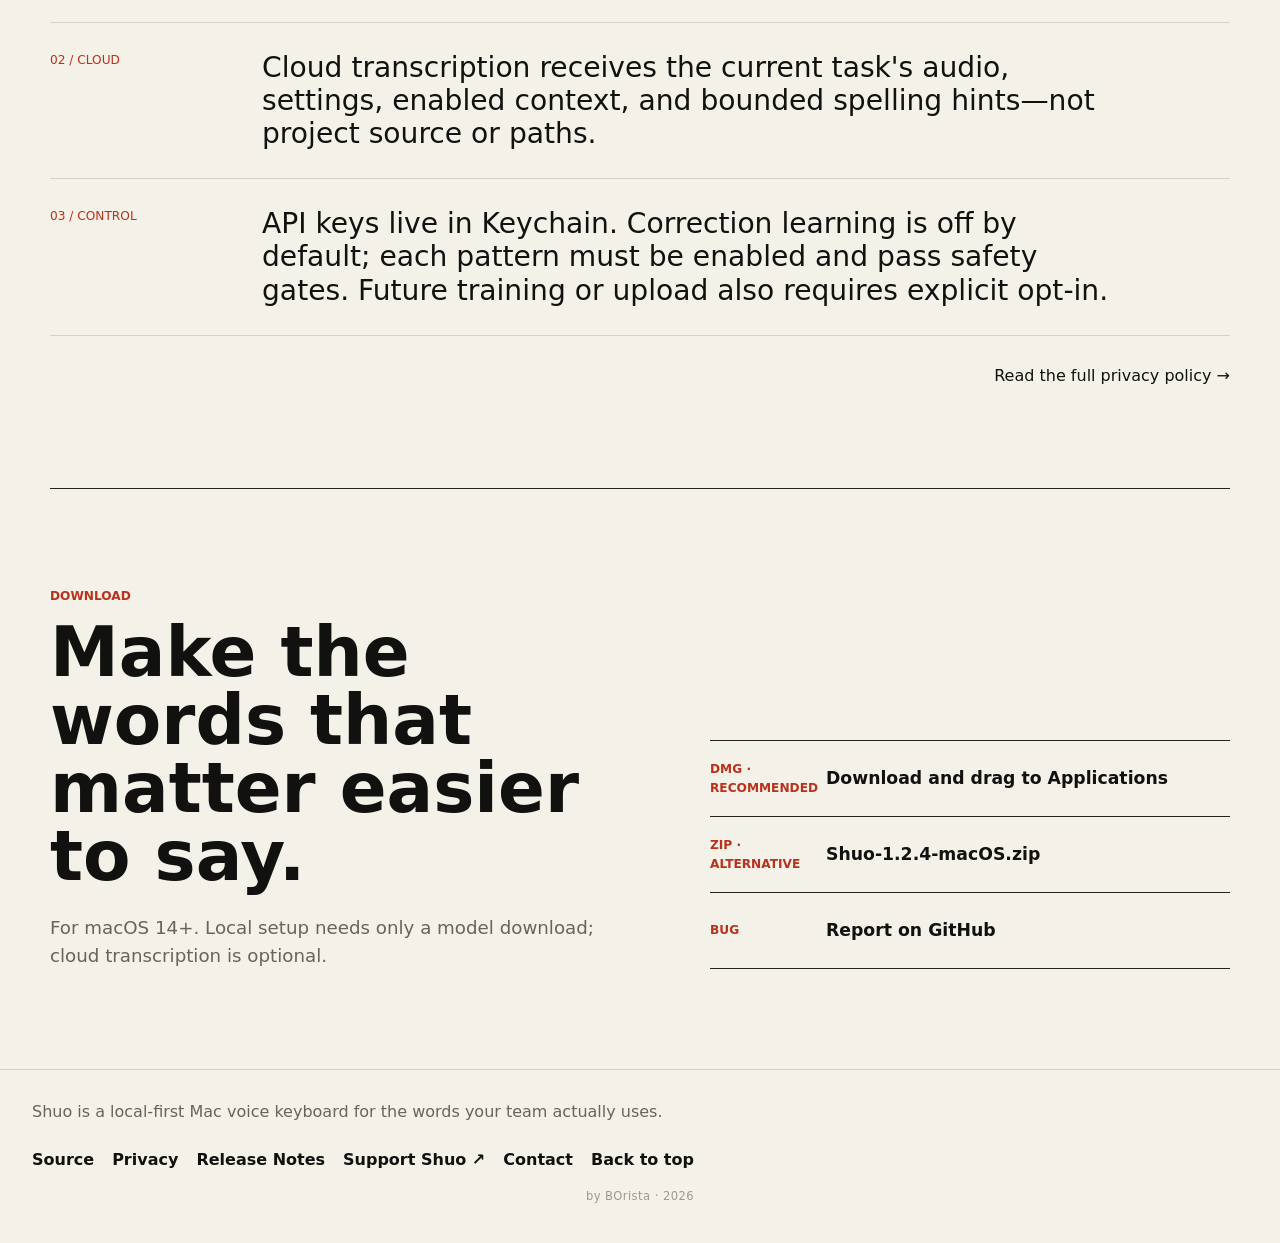
==== commit f3f002e7: "fix(website): nest release version in download button Release: https://github.com/stcheng/shuo/relea" ====
--- a/web/index.html
+++ b/web/index.html
@@ -189,15 +189,13 @@
             <span class="lang lang-en">Local mode keeps voice and text on your Mac—no account or telemetry.</span>
           </p>
           <div class="hero-actions">
-            <div class="hero-download">
-              <a class="button primary" href="https://github.com/stcheng/shuo/releases/download/v1.2.4/Shuo-1.2.4-macOS.dmg" data-umami-event="download-dmg">
-                <span class="lang lang-zh">下载 macOS 版</span>
-                <span class="lang lang-zh-hant">下載 macOS 版</span>
-                <span class="lang lang-ja">macOS 版をダウンロード</span>
-                <span class="lang lang-en">Download for macOS</span>
-              </a>
+            <a class="button primary hero-download-button" href="https://github.com/stcheng/shuo/releases/download/v1.2.4/Shuo-1.2.4-macOS.dmg" data-umami-event="download-dmg">
+              <span class="lang lang-zh">下载 macOS 版</span>
+              <span class="lang lang-zh-hant">下載 macOS 版</span>
+              <span class="lang lang-ja">macOS 版をダウンロード</span>
+              <span class="lang lang-en">Download for macOS</span>
               <span class="hero-download-version">v1.2.4</span>
-            </div>
+            </a>
             <a class="button secondary" href="#correction">
               <span class="lang lang-zh">看看这是啥</span>
               <span class="lang lang-zh-hant">看看如何修正</span>
--- a/web/styles.css
+++ b/web/styles.css
@@ -370,17 +370,19 @@
   margin-left: auto;
 }
 
-.hero-download {
-  display: grid;
-  justify-items: start;
-  gap: 6px;
+.hero-download-button {
+  flex-direction: column;
+  gap: 3px;
+  line-height: 1.05;
+  padding-top: 8px;
+  padding-bottom: 8px;
 }
 
 .hero-download-version {
-  padding-left: 2px;
-  color: var(--muted);
-  font-size: 0.74rem;
-  font-weight: 760;
+  color: rgba(17, 17, 15, 0.65);
+  font-size: 0.64rem;
+  font-weight: 720;
+  line-height: 1;
   letter-spacing: 0.04em;
 }
 
@@ -1916,10 +1918,6 @@
     justify-content: flex-start;
     width: min(330px, 100%);
     margin-left: 0;
-  }
-
-  .hero-download {
-    width: 100%;
   }
 
   .button {
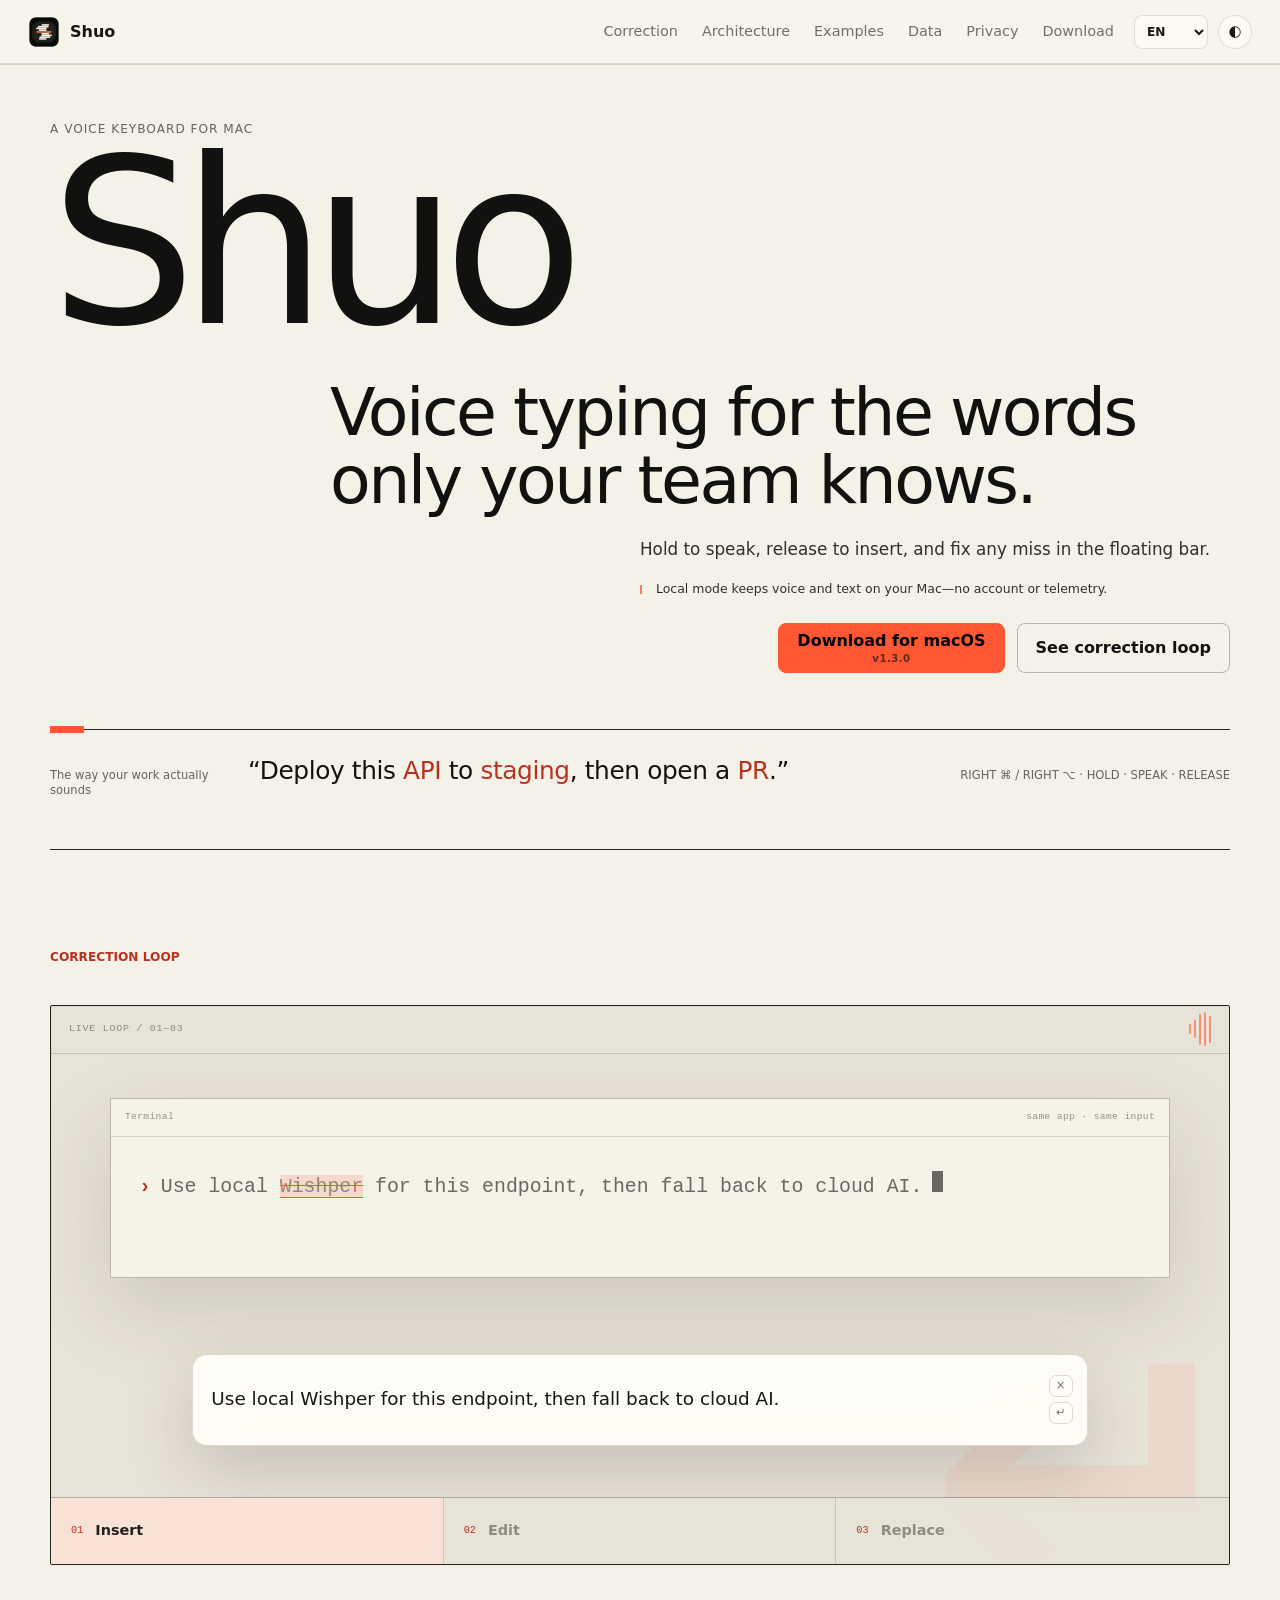
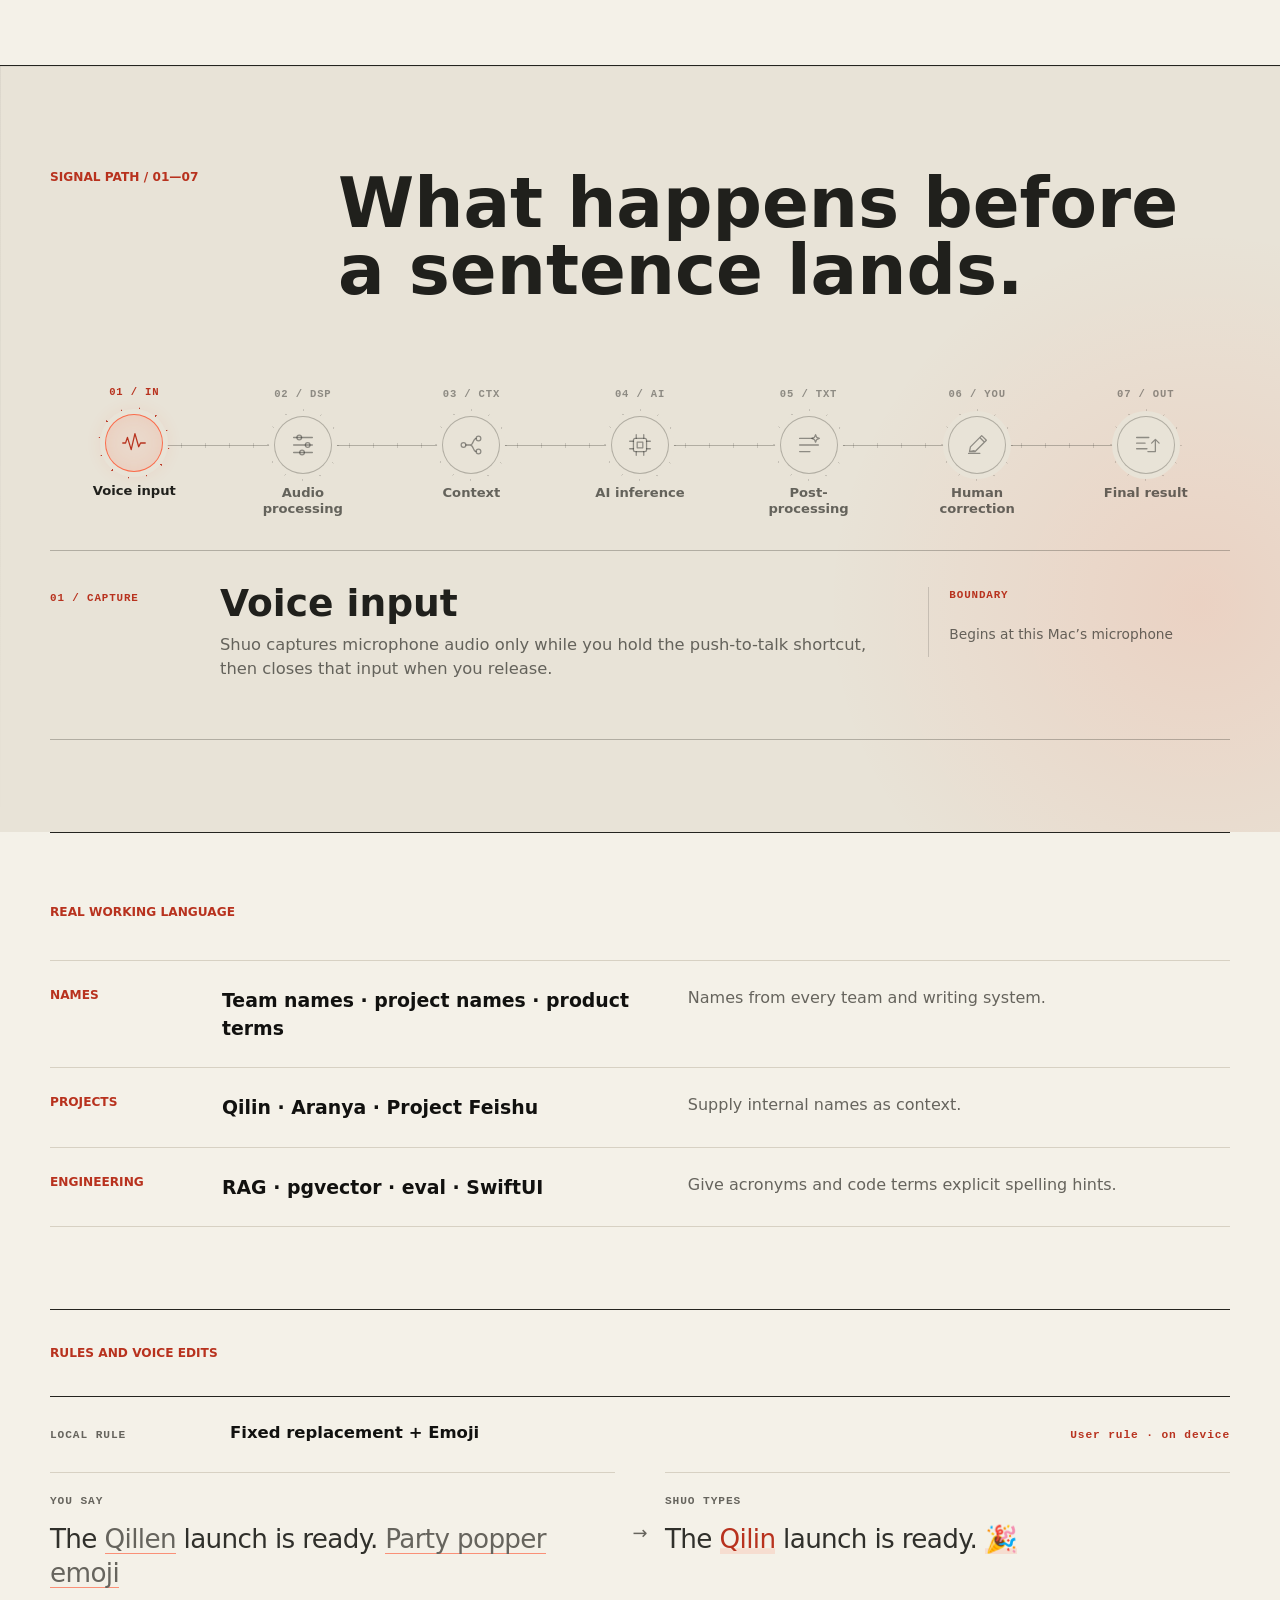
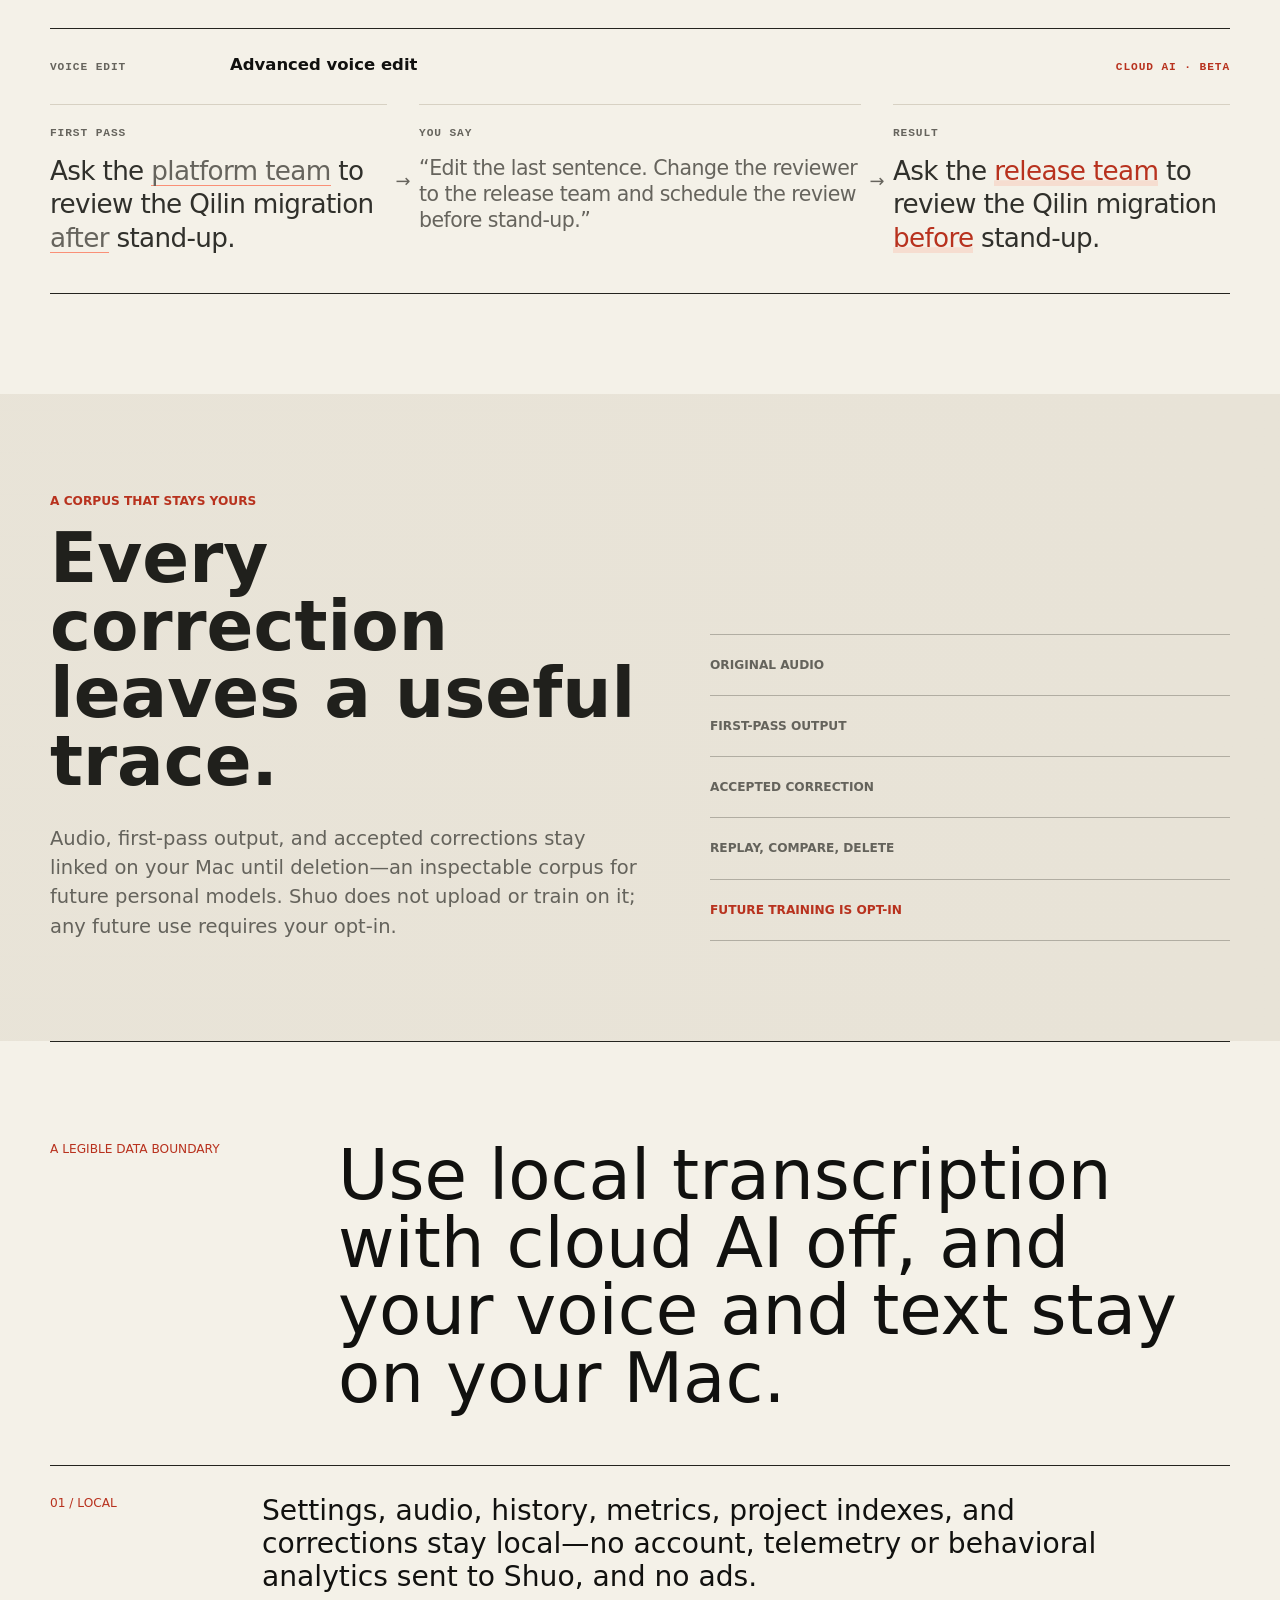
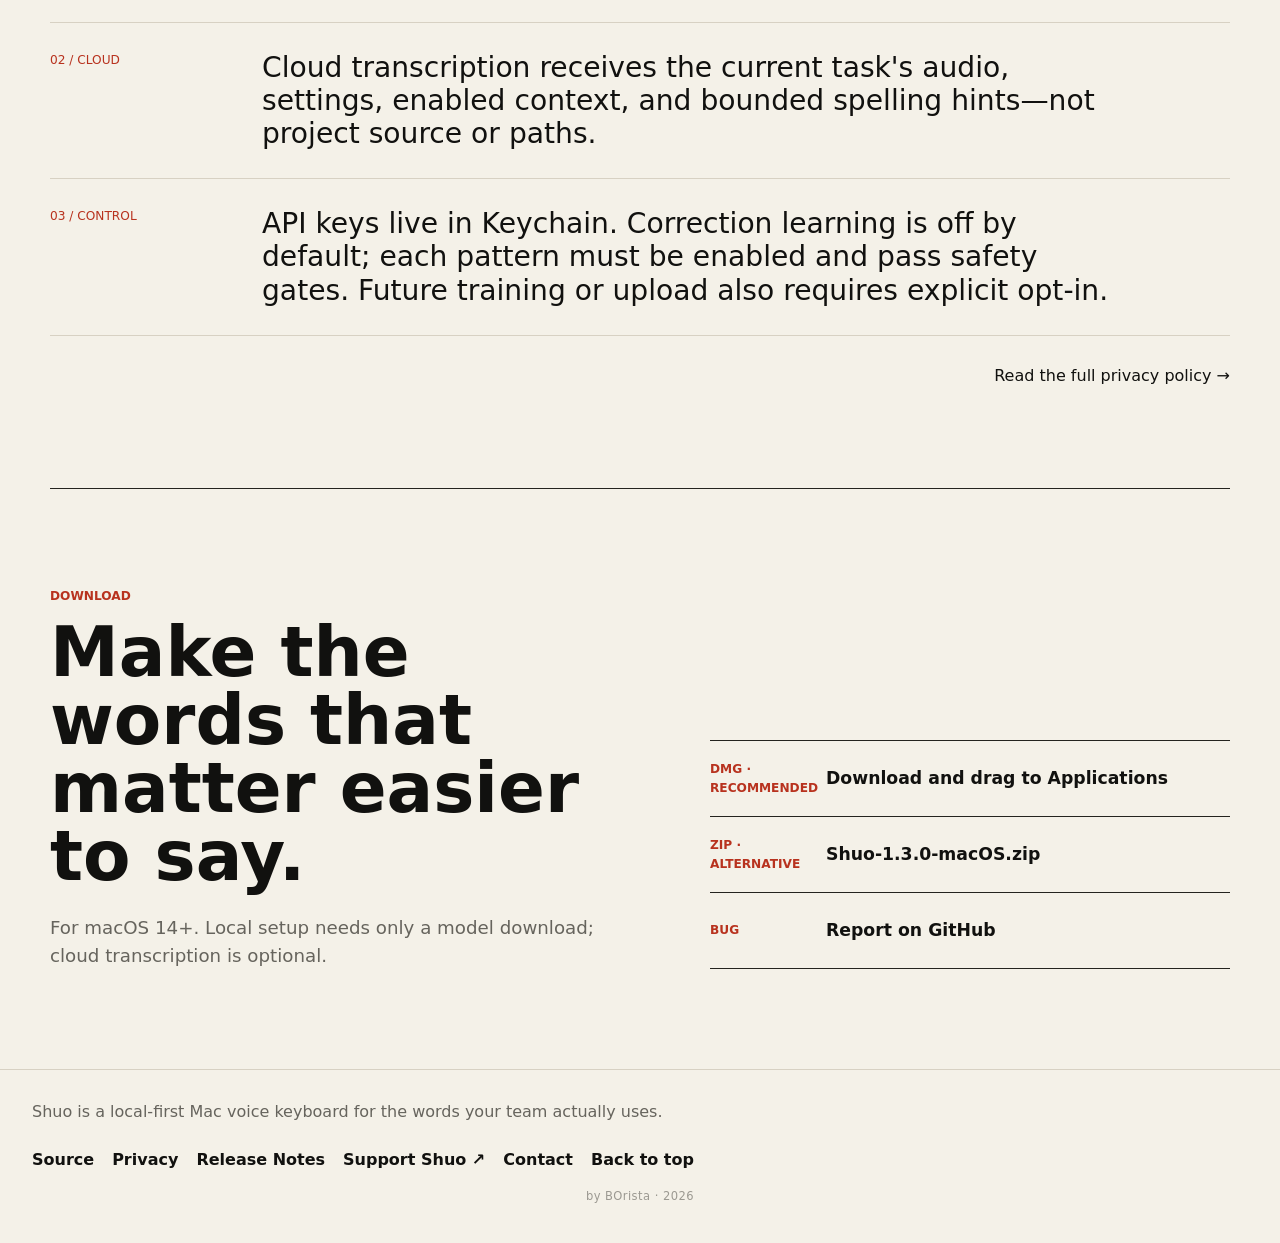
==== commit 95b72d76: "docs(release): prepare 1.3.0 notes" ====
--- a/web/index.html
+++ b/web/index.html
@@ -30,7 +30,7 @@
     <meta name="twitter:description" content="A local-first Mac voice keyboard for team names, project jargon, and global work, with an editable correction bar and local voice history.">
     <meta name="twitter:image" content="https://stcheng.github.io/shuo/assets/shuo-icon.png">
     <title>Shuo — Voice typing for team names, project jargon, and global work</title>
-    <script type="application/ld+json">{"@context":"https://schema.org","@type":"SoftwareApplication","name":"Shuo","description":"A local-first Mac voice keyboard for team names, project jargon, and global work, with an editable correction bar and local voice history.","url":"https://stcheng.github.io/shuo/","applicationCategory":"UtilitiesApplication","operatingSystem":"macOS 14 or later","downloadUrl":"https://github.com/stcheng/shuo/releases/download/v1.2.4/Shuo-1.2.4-macOS.dmg","inLanguage":["en","zh-Hans","zh-Hant","ja"],"image":"https://stcheng.github.io/shuo/assets/shuo-icon.png"}</script>
+    <script type="application/ld+json">{"@context":"https://schema.org","@type":"SoftwareApplication","name":"Shuo","description":"A local-first Mac voice keyboard for team names, project jargon, and global work, with an editable correction bar and local voice history.","url":"https://stcheng.github.io/shuo/","applicationCategory":"UtilitiesApplication","operatingSystem":"macOS 14 or later","downloadUrl":"https://github.com/stcheng/shuo/releases/download/v1.3.0/Shuo-1.3.0-macOS.dmg","inLanguage":["en","zh-Hans","zh-Hant","ja"],"image":"https://stcheng.github.io/shuo/assets/shuo-icon.png"}</script>
     <script defer src="https://cloud.umami.is/script.js" data-website-id="bcb36453-df04-4498-aa66-6ae00ed1094f" data-domains="stcheng.github.io" data-exclude-search="true" data-exclude-hash="true" data-do-not-track="true"></script>
     <script>
       (() => {
@@ -134,7 +134,7 @@
             <span class="lang lang-en">Download</span>
           </a>
         </nav>
-        <a class="header-download" href="https://github.com/stcheng/shuo/releases/download/v1.2.4/Shuo-1.2.4-macOS.dmg" data-umami-event="download-dmg">
+        <a class="header-download" href="https://github.com/stcheng/shuo/releases/download/v1.3.0/Shuo-1.3.0-macOS.dmg" data-umami-event="download-dmg">
           <span class="lang lang-zh">下载</span>
           <span class="lang lang-zh-hant">下載</span>
           <span class="lang lang-ja">入手</span>
@@ -189,12 +189,12 @@
             <span class="lang lang-en">Local mode keeps voice and text on your Mac—no account or telemetry.</span>
           </p>
           <div class="hero-actions">
-            <a class="button primary hero-download-button" href="https://github.com/stcheng/shuo/releases/download/v1.2.4/Shuo-1.2.4-macOS.dmg" data-umami-event="download-dmg">
+            <a class="button primary hero-download-button" href="https://github.com/stcheng/shuo/releases/download/v1.3.0/Shuo-1.3.0-macOS.dmg" data-umami-event="download-dmg">
               <span class="lang lang-zh">下载 macOS 版</span>
               <span class="lang lang-zh-hant">下載 macOS 版</span>
               <span class="lang lang-ja">macOS 版をダウンロード</span>
               <span class="lang lang-en">Download for macOS</span>
-              <span class="hero-download-version">v1.2.4</span>
+              <span class="hero-download-version">v1.3.0</span>
             </a>
             <a class="button secondary" href="#correction">
               <span class="lang lang-zh">看看这是啥</span>
@@ -943,7 +943,7 @@
           </p>
         </div>
         <div class="download-list reveal">
-          <a href="https://github.com/stcheng/shuo/releases/download/v1.2.4/Shuo-1.2.4-macOS.dmg" data-umami-event="download-dmg">
+          <a href="https://github.com/stcheng/shuo/releases/download/v1.3.0/Shuo-1.3.0-macOS.dmg" data-umami-event="download-dmg">
             <span>DMG · <span class="lang lang-zh">推荐</span><span class="lang lang-zh-hant">推薦</span><span class="lang lang-ja">おすすめ</span><span class="lang lang-en">Recommended</span></span>
             <strong>
               <span class="lang lang-zh">下载并拖入“应用程序”</span>
@@ -952,9 +952,9 @@
               <span class="lang lang-en">Download and drag to Applications</span>
             </strong>
           </a>
-          <a href="https://github.com/stcheng/shuo/releases/download/v1.2.4/Shuo-1.2.4-macOS.zip" data-umami-event="download-zip">
+          <a href="https://github.com/stcheng/shuo/releases/download/v1.3.0/Shuo-1.3.0-macOS.zip" data-umami-event="download-zip">
             <span>ZIP · <span class="lang lang-zh">备用</span><span class="lang lang-zh-hant">備用</span><span class="lang lang-ja">別形式</span><span class="lang lang-en">Alternative</span></span>
-            <strong>Shuo-1.2.4-macOS.zip</strong>
+            <strong>Shuo-1.3.0-macOS.zip</strong>
           </a>
           <a href="https://github.com/stcheng/shuo/issues/new/choose">
             <span>Bug</span>
